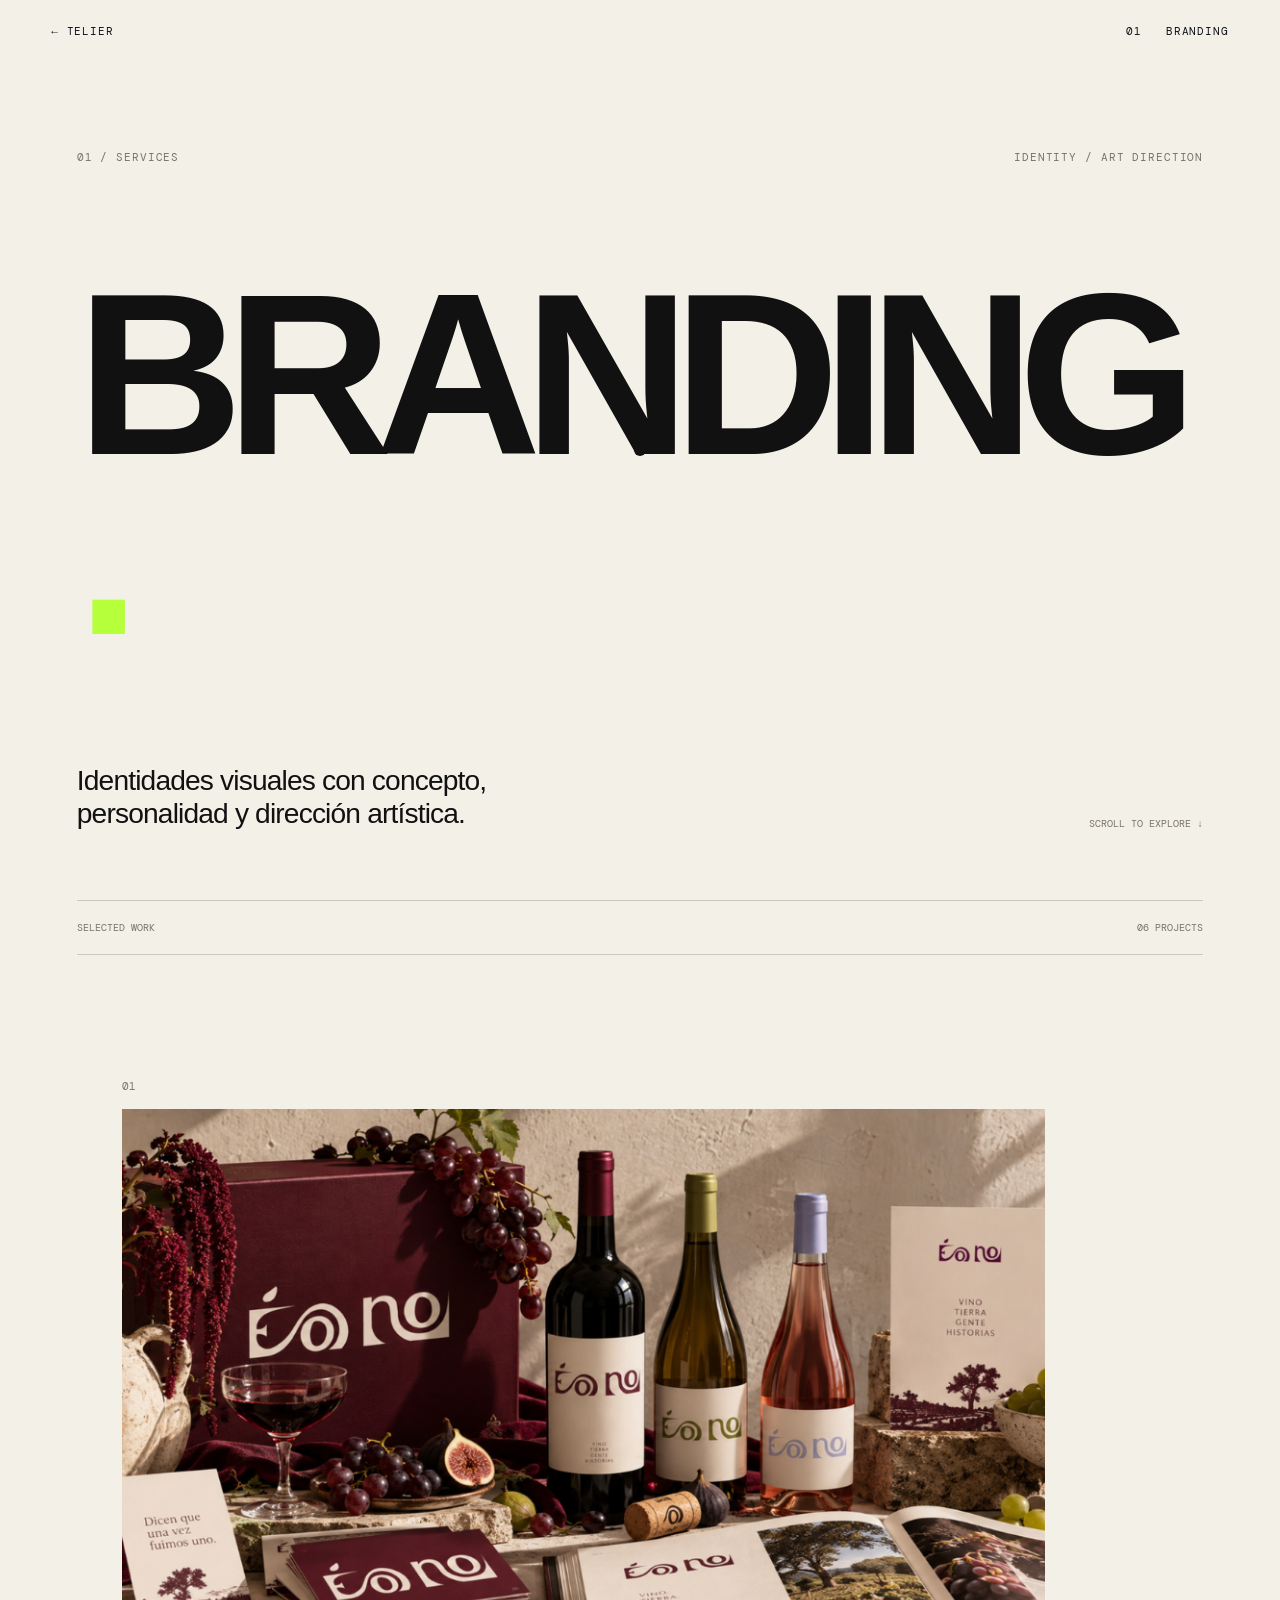
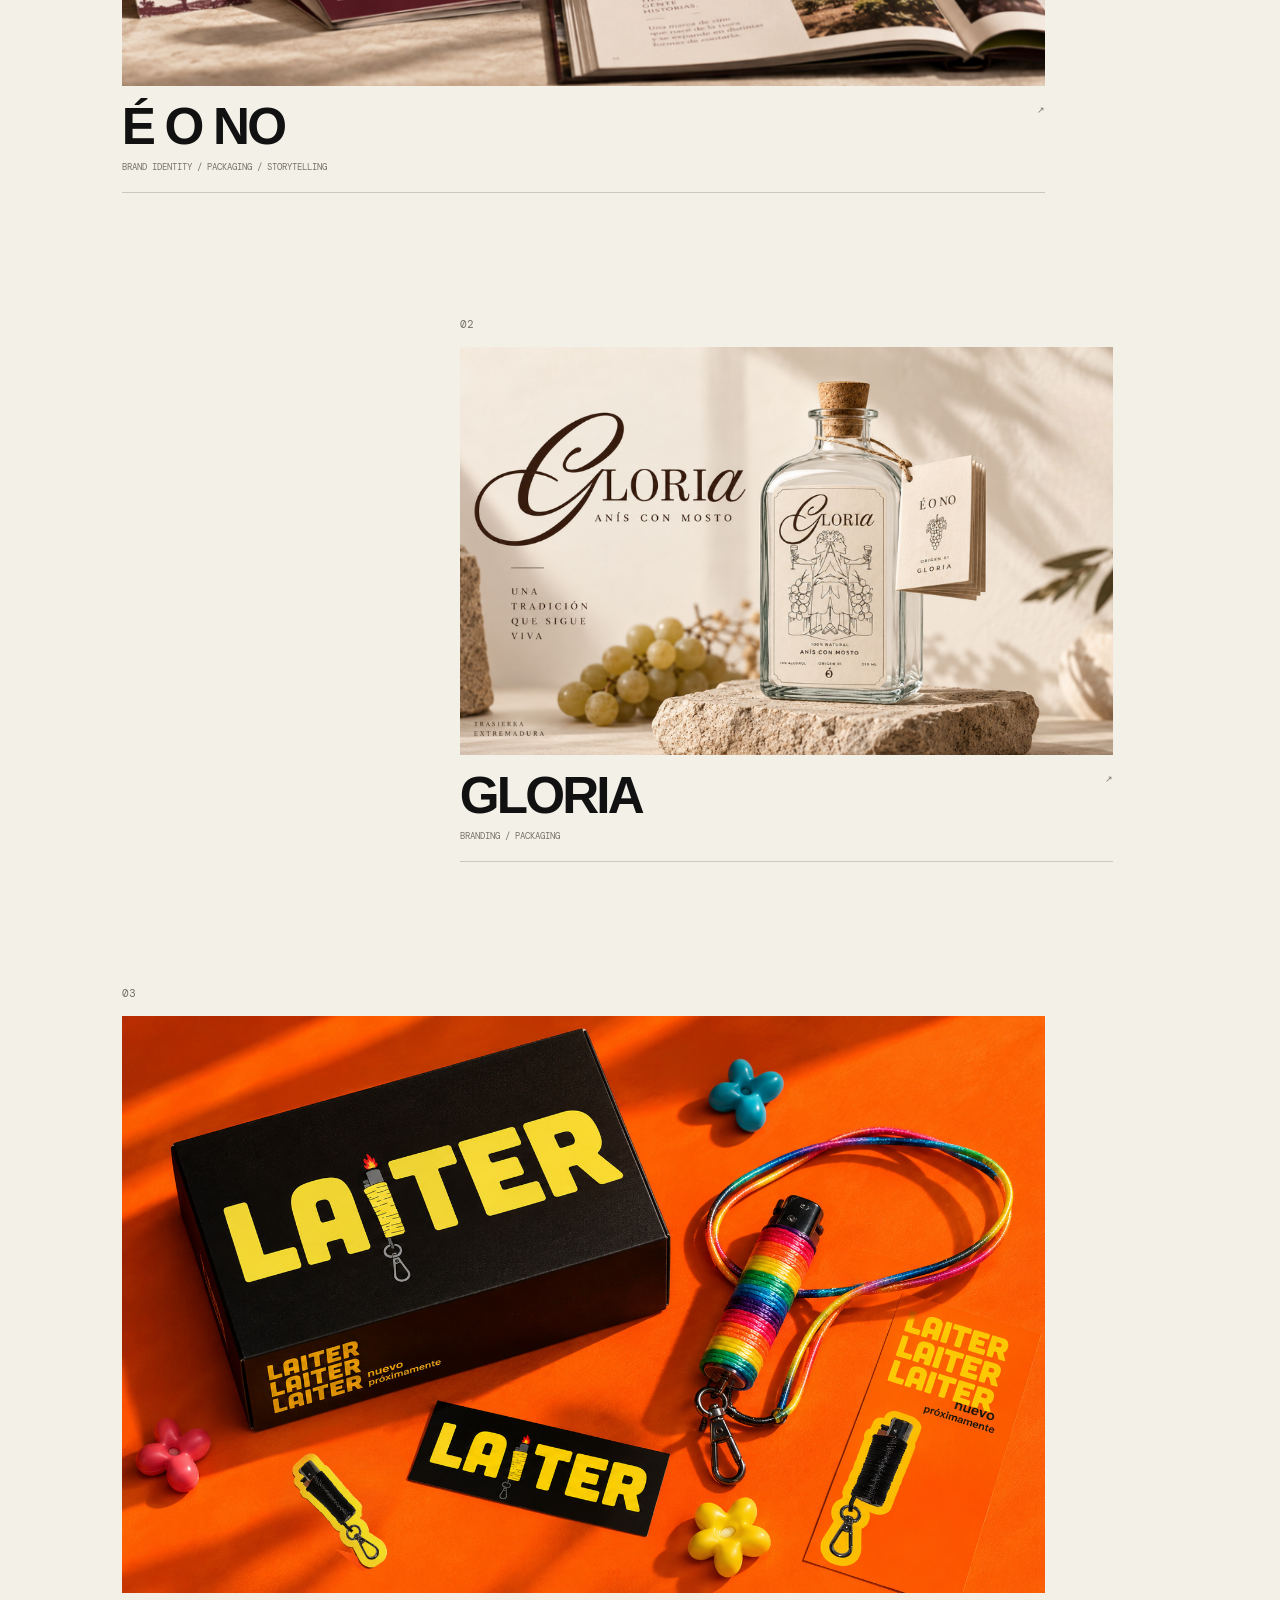
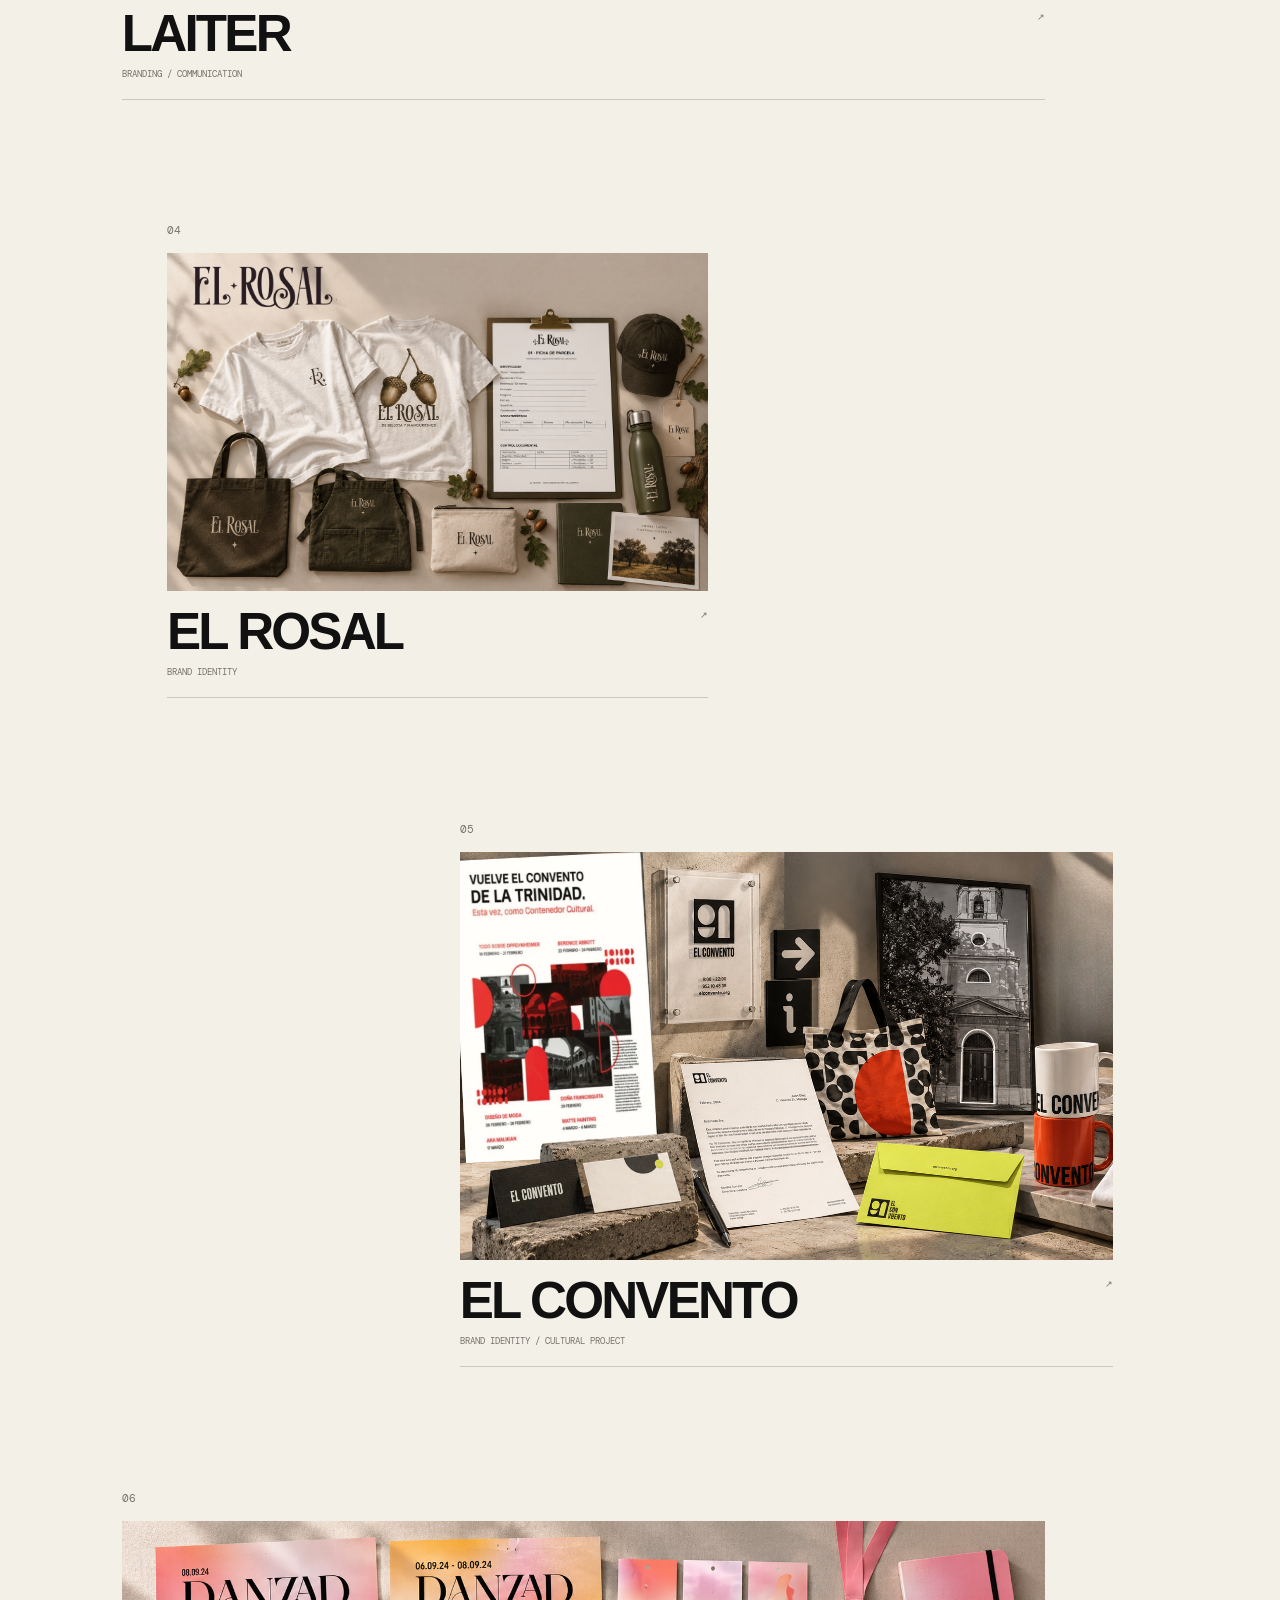
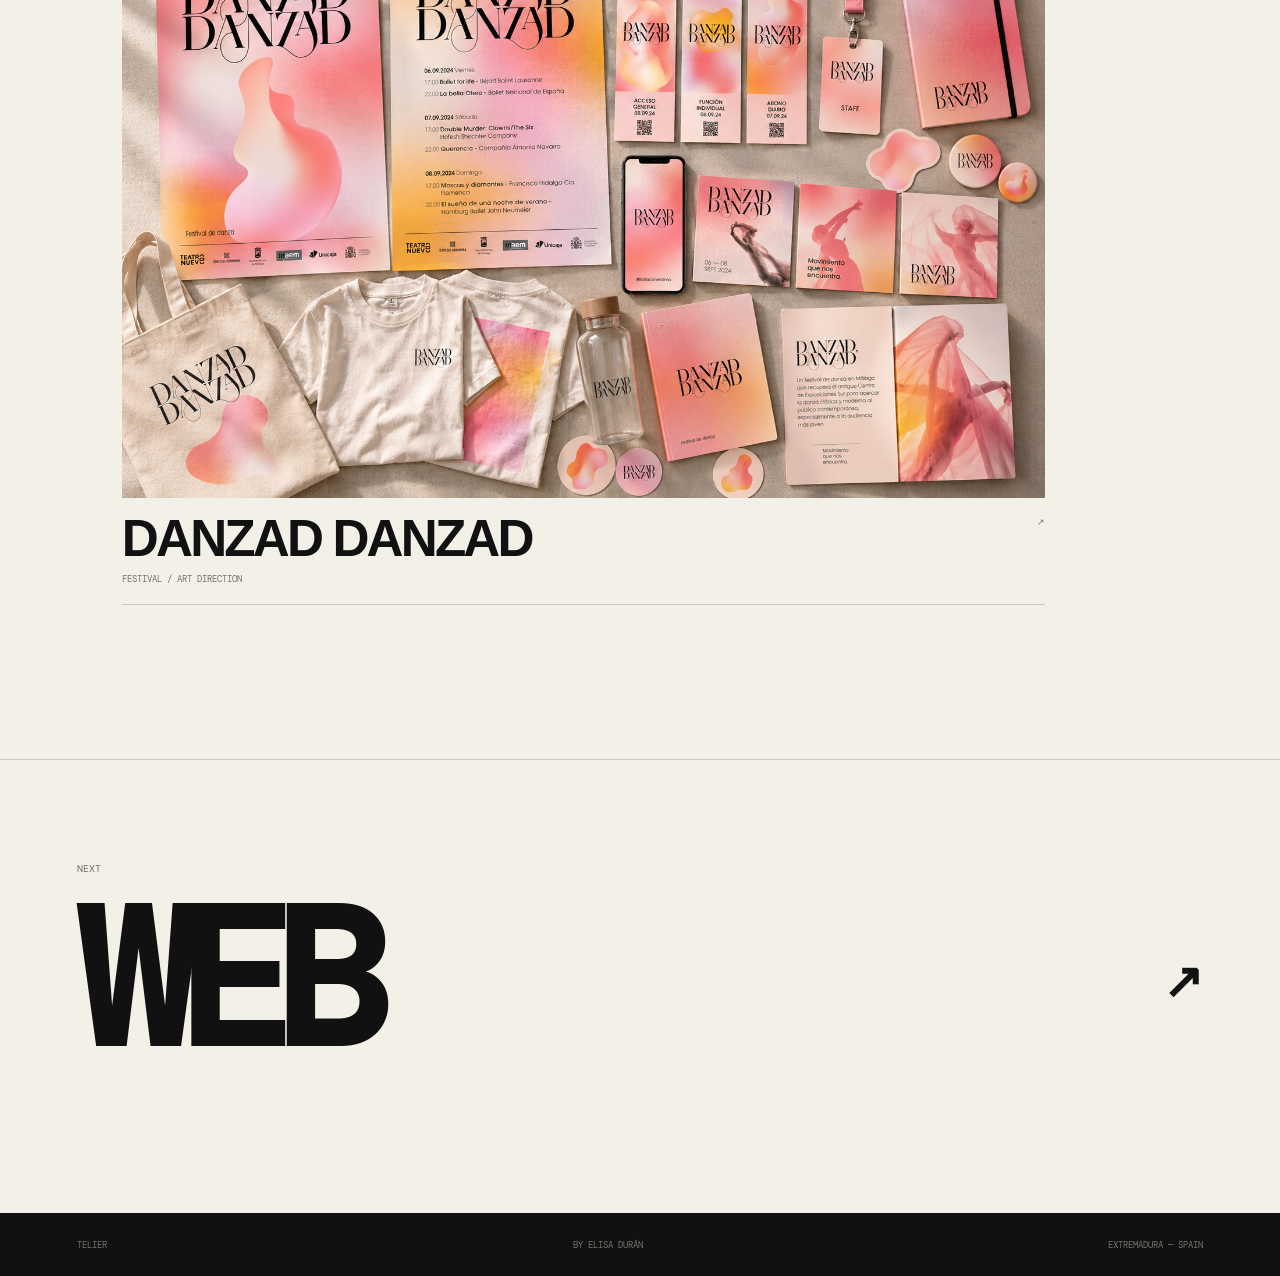
==== branding.html @ 3058a990 "Update branding.html" ====
<!DOCTYPE html>
<html lang="es">

<head>

  <meta charset="UTF-8">

  <meta
    name="viewport"
    content="width=device-width, initial-scale=1.0"
  >

  <title>Branding — Telier</title>

  <link
    rel="stylesheet"
    href="./css/style.css?v=2"
  >


<body class="category-page">


  <!-- CURSOR -->

  <div class="cursor">
    <span class="cursor-label"></span>
  </div>


  <!-- HEADER -->

  <header class="category-header">

    <a
      href="index.html"
      class="category-back"
    >
      ← TELIER
    </a>

    <div class="category-header-right">
      <span>01</span>
      <span>BRANDING</span>
    </div>

  </header>


  <!-- HERO -->

  <main>


    <section class="category-hero">

      <div class="category-hero-meta">
        <span>01 / SERVICES</span>
        <span>IDENTITY / ART DIRECTION</span>
      </div>


      <h1 class="category-title">

        BRANDING
        <span>.</span>

      </h1>


      <div class="category-intro">

        <p>
          Identidades visuales con concepto,
          personalidad y dirección artística.
        </p>

        <span class="category-scroll">
          SCROLL TO EXPLORE ↓
        </span>

      </div>

    </section>



    <!-- PROJECTS -->

    <section class="category-projects">


      <div class="category-projects-header">

        <span>SELECTED WORK</span>

        <span>06 PROJECTS</span>

      </div>



      <!-- PROJECT 01 -->

      <article
        class="category-project project-featured"
        data-cursor="VIEW"
      >

        <div class="category-project-number">
          01
        </div>


       <div class="category-project-image project-eono">

  <img
    src="É%20O%20NO%20FOTO.png"
    alt="É O NO"
    class="category-project-media"
  >

</div>

        <div class="category-project-info">

          <div>

            <h2>É O NO</h2>

            <span>
              BRAND IDENTITY / PACKAGING / STORYTELLING
            </span>

          </div>

          <span class="project-arrow">↗</span>

        </div>

      </article>



      <!-- PROJECT 02 -->

      <article
        class="category-project project-offset"
        data-cursor="VIEW"
      >

        <div class="category-project-number">
          02
        </div>


        <div class="category-project-image project-gloria">

  <img
    src="GLORIA%20(4).png"
    alt="Gloria — É O NO"
    class="category-project-media"
  >

</div>


        <div class="category-project-info">

          <div>

            <h2>GLORIA</h2>

            <span>
              BRANDING / PACKAGING
            </span>

          </div>

          <span class="project-arrow">↗</span>

        </div>

      </article>



      <!-- PROJECT 03 -->

      <article
        class="category-project project-featured"
        data-cursor="VIEW"
      >

        <div class="category-project-number">
          03
        </div>


        <div class="category-project-image">

          <img
  src="LAITER.png"
  alt="Laiter"
  class="category-project-media"
>
          >

        </div>


        <div class="category-project-info">

          <div>

            <h2>LAITER</h2>

            <span>
              BRANDING / COMMUNICATION
            </span>

          </div>

          <span class="project-arrow">↗</span>

        </div>

      </article>



      <!-- PROJECT 04 -->

      <article
        class="category-project project-small"
        data-cursor="VIEW"
      >

        <div class="category-project-number">
          04
        </div>


        
<div class="category-project-image">
  <img src="el-rosal.png" alt="Identidad visual de El Rosal" class="category-project-media">
</div>


        <div class="category-project-info">

          <div>

            <h2>EL ROSAL</h2>

            <span>
              BRAND IDENTITY
            </span>

          </div>

          <span class="project-arrow">↗</span>

        </div>

      </article>



      <!-- PROJECT 05 -->

      <article
        class="category-project project-offset"
        data-cursor="VIEW"
      >

        <div class="category-project-number">
          05
        </div>


       <div class="category-project-image">
  <img src="el-convento.png"
       alt="Identidad visual de El Convento, contenedor cultural"
       class="category-project-media">
</div>

        </div>


        <div class="category-project-info">

          <div>

            <h2>EL CONVENTO</h2>

            <span>
              BRAND IDENTITY / CULTURAL PROJECT
            </span>

          </div>

          <span class="project-arrow">↗</span>

        </div>

      </article>



      <!-- PROJECT 06 -->

      <article
        class="category-project project-featured"
        data-cursor="VIEW"
      >

        <div class="category-project-number">
          06
        </div>


        
<div class="category-project-image">
  <img src="danzad-danzad.png" alt="Identidad visual del festival DANZAD, DANZAD" class="category-project-media">
</div>


        </div>


        <div class="category-project-info">

          <div>

            <h2>DANZAD DANZAD</h2>

            <span>
              FESTIVAL / ART DIRECTION
            </span>

          </div>

          <span class="project-arrow">↗</span>

        </div>

      </article>


    </section>



    <!-- NEXT CATEGORY -->

    <section class="category-next">

      <span>NEXT</span>

      <a href="web.html">

        WEB

        <span>↗</span>

      </a>

    </section>


  </main>



  <!-- FOOTER -->

  <footer class="category-footer">

    <div>
      TELIER
    </div>

    <div>
      BY ELISA DURÁN
    </div>

    <div>
      EXTREMADURA — SPAIN
    </div>

  </footer>


  <script src="js/script.js"></script>

</body>

</html>
---- css/style.css ----
@import url('https://fonts.googleapis.com/css2?family=DM+Mono:wght@300;400;500&display=swap');

/* =========================================================
   TELIER — DESIGN SYSTEM
   ========================================================= */

:root {
  --bg: #F3F0E8;
  --text: #111111;
  --accent: #B6FF3B;
  --muted: #77736B;
  --line: rgba(17,17,17,.18);

  --pad: clamp(20px, 3vw, 48px);
  --transition: cubic-bezier(.16, 1, .3, 1);
}

* {
  box-sizing: border-box;
  margin: 0;
  padding: 0;
}

html {
  scroll-behavior: smooth;
  background: var(--bg);
}

body {
  background: var(--bg);
  color: var(--text);
  font-family: "Futura", "Century Gothic", Arial, sans-serif;
  overflow-x: hidden;
  cursor: none;
}

a {
  color: inherit;
  text-decoration: none;
}

button,
a {
  cursor: none;
}

img {
  display: block;
  max-width: 100%;
}


/* =========================================================
   CUSTOM CURSOR
   ========================================================= */

.cursor {
  position: fixed;
  width: 12px;
  height: 12px;
  border-radius: 50%;
  background: var(--text);
  pointer-events: none;
  z-index: 9999;
  transform: translate(-50%, -50%);
  transition:
    width .35s var(--transition),
    height .35s var(--transition),
    background .35s ease,
    transform .1s linear;
}

.cursor.active {
  width: 90px;
  height: 90px;
  background: var(--accent);
}

.cursor-label {
  position: absolute;
  inset: 0;
  display: flex;
  align-items: center;
  justify-content: center;
  font-size: 10px;
  font-weight: bold;
  letter-spacing: .08em;
  opacity: 0;
  transition: opacity .2s ease;
}

.cursor.active .cursor-label {
  opacity: 1;
}


/* =========================================================
   LOADER
   ========================================================= */

.loader {
  position: fixed;
  inset: 0;
  z-index: 10000;
  background: var(--text);
  color: var(--bg);
  display: flex;
  flex-direction: column;
  justify-content: center;
  align-items: center;
  transition:
    opacity .8s var(--transition),
    visibility .8s;
}

.loader.loaded {
  opacity: 0;
  visibility: hidden;
  pointer-events: none;
}

.loader-logo {
  font-size: clamp(60px, 12vw, 180px);
  font-weight: 700;
  letter-spacing: -.06em;
}

.loader-line {
  width: min(300px, 40vw);
  height: 1px;
  background: rgba(243,240,232,.25);
  margin-top: 30px;
  overflow: hidden;
}

.loader-line span {
  display: block;
  width: 0;
  height: 100%;
  background: var(--accent);
  animation: loaderProgress 1.4s var(--transition) forwards;
}

.loader-number {
  font-family: "DM Mono", monospace;
  font-size: 10px;
  margin-top: 12px;
  opacity: .6;
}

@keyframes loaderProgress {
  to {
    width: 100%;
  }
}


/* =========================================================
   HEADER
   ========================================================= */

.header {
  position: fixed;
  top: 0;
  left: 0;
  width: 100%;
  padding: 24px var(--pad);
  display: grid;
  grid-template-columns: 1fr auto 1fr;
  align-items: start;
  z-index: 100;
  mix-blend-mode: difference;
  color: white;

  transition:
    transform .6s var(--transition),
    opacity .4s ease;
}

.header.hidden {
  transform: translateY(-120%);
  opacity: 0;
}

.logo {
  display: flex;
  flex-direction: column;
  font-size: 21px;
  font-weight: 700;
  letter-spacing: -.04em;
  line-height: .85;
}

.logo span {
  font-family: "DM Mono", monospace;
  font-size: 7px;
  letter-spacing: .12em;
  margin-top: 7px;
  font-weight: 400;
}

.desktop-nav {
  display: flex;
  gap: 30px;
  font-family: "DM Mono", monospace;
  font-size: 10px;
  letter-spacing: .08em;
}

.desktop-nav a,
.header-contact {
  position: relative;
}

.desktop-nav a::after,
.header-contact::after {
  content: "";
  position: absolute;
  left: 0;
  bottom: -5px;
  width: 100%;
  height: 1px;
  background: currentColor;
  transform: scaleX(0);
  transform-origin: right;
  transition: transform .5s var(--transition);
}

.desktop-nav a:hover::after,
.header-contact:hover::after {
  transform: scaleX(1);
  transform-origin: left;
}

.header-contact {
  justify-self: end;
  font-family: "DM Mono", monospace;
  font-size: 10px;
  letter-spacing: .08em;
}


/* =========================================================
   GENERAL
   ========================================================= */

.section {
  padding: 10vw var(--pad);
  position: relative;
}

.section-number {
  font-family: "DM Mono", monospace;
  font-size: 9px;
  letter-spacing: .1em;
  text-transform: uppercase;
  color: var(--muted);
  margin-bottom: 80px;
}

.section-title {
  font-size: clamp(70px, 12vw, 190px);
  line-height: .8;
  letter-spacing: -.075em;
  font-weight: 700;
}


/* =========================================================
   HERO
   ========================================================= */

.hero {
  min-height: 100svh;
  padding: 150px var(--pad) 40px;
  display: flex;
  flex-direction: column;
  justify-content: space-between;
  position: relative;
  overflow: hidden;
}

.hero-meta {
  display: flex;
  justify-content: space-between;
  font-family: "DM Mono", monospace;
  font-size: 9px;
  letter-spacing: .1em;
}

.hero-title {
  position: relative;
  margin-top: auto;
  margin-bottom: auto;
  padding: 8vh 0;
}

.hero-word {
  font-size: clamp(85px, 16vw, 250px);
  line-height: .76;
  letter-spacing: -.09em;
  font-weight: 700;

  opacity: 0;
  transform: translateY(100px);
  animation: heroIn 1.2s var(--transition) forwards;
}

.hero-word-1 {
  animation-delay: 1.45s;
}

.hero-word-2 {
  text-align: center;
  animation-delay: 1.55s;
}

.hero-word-2 span {
  font-size: .25em;
  letter-spacing: -.02em;
  vertical-align: middle;
}

.hero-word-3 {
  text-align: right;
  animation-delay: 1.65s;
}

.hero-word-3 span {
  color: var(--accent);
}

@keyframes heroIn {
  to {
    opacity: 1;
    transform: translateY(0);
  }
}

.hero-bottom {
  display: grid;
  grid-template-columns: 1fr 1fr;
  align-items: end;
}

.hero-bottom p {
  max-width: 480px;
  font-size: clamp(16px, 1.3vw, 21px);
  line-height: 1.3;
}

.scroll-link {
  justify-self: end;
  font-family: "DM Mono", monospace;
  font-size: 9px;
  letter-spacing: .08em;
}


/* =========================================================
   INTRO
   ========================================================= */

.intro {
  min-height: 100vh;
  display: flex;
  flex-direction: column;
  justify-content: space-between;
}

.intro-content {
  display: grid;
  grid-template-columns: 1.5fr 1fr;
  gap: 8vw;
}

.intro-content h2 {
  font-size: clamp(65px, 10vw, 150px);
  line-height: .8;
  letter-spacing: -.075em;
}

.intro-copy {
  align-self: end;
  max-width: 500px;
}

.intro-copy p {
  font-size: clamp(18px, 1.6vw, 25px);
  line-height: 1.25;
  margin-bottom: 25px;
}

.intro-statement {
  font-size: clamp(22px, 3vw, 45px);
  letter-spacing: -.04em;
  margin-top: 100px;
}

.intro-statement strong {
  background: var(--accent);
  padding: 0 8px;
}


/* =========================================================
   SERVICES
   ========================================================= */

.services {
  background: var(--text);
  color: var(--bg);
}

.services .section-number {
  color: #888;
}

.services-list {
  margin-top: 10vw;
  border-top: 1px solid rgba(243,240,232,.25);
}

.service {
  position: relative;
  display: grid;
  grid-template-columns: 80px 1fr 60px;
  align-items: center;
  padding: 35px 0;
  border-bottom: 1px solid rgba(243,240,232,.25);
  transition: padding .5s var(--transition);
  overflow: hidden;
}

.service::before {
  content: "";
  position: absolute;
  inset: 0;
  background: var(--accent);
  transform: translateY(101%);
  transition: transform .6s var(--transition);
  z-index: 0;
}

.service:hover {
  color: var(--text);
  padding-left: 25px;
  padding-right: 25px;
}

.service:hover::before {
  transform: translateY(0);
}

.service > * {
  position: relative;
  z-index: 1;
}

.service-number {
  font-family: "DM Mono", monospace;
  font-size: 10px;
}

.service-main {
  display: flex;
  align-items: baseline;
  gap: 35px;
}

.service-main h3 {
  font-size: clamp(45px, 7vw, 105px);
  line-height: .8;
  letter-spacing: -.06em;
}

.service-main p {
  max-width: 300px;
  font-size: 14px;
  line-height: 1.3;
}


.service-arrow {
  justify-self: end;
  position: relative;
  width: 30px;
  height: 30px;
  transition: transform .5s var(--transition);
}

.service-arrow::before {
  content: "";
  position: absolute;
  width: 14px;
  height: 14px;
  top: 5px;
  right: 5px;
  border-top: 2px solid currentColor;
  border-right: 2px solid currentColor;
}

.service-arrow::after {
  content: "";
  position: absolute;
  width: 20px;
  height: 2px;
  top: 12px;
  right: 5px;
  background: currentColor;
  transform: rotate(-45deg);
  transform-origin: right center;
}

.service:hover .service-arrow {
  transform: rotate(45deg);
}


/* =========================================================
   WORK
   ========================================================= */

.work {
  overflow: hidden;
}

.projects {
  margin-top: 12vw;
  display: grid;
  grid-template-columns: repeat(12, 1fr);
  gap: 7vw 3vw;
}

.project {
  transition: transform .8s var(--transition);
}

.project:hover {
  transform: translateY(-10px);
}

.project-large {
  grid-column: 1 / 9;
}

.project-small {
  grid-column: 9 / 13;
  margin-top: 15vw;
}

.project-medium {
  grid-column: 3 / 9;
}

.project-image {
  overflow: hidden;
  aspect-ratio: 4 / 5;
}

.project-small .project-image {
  aspect-ratio: 3 / 4;
}

.project-medium .project-image {
  aspect-ratio: 4 / 3;
}

.image-placeholder {
  width: 100%;
  height: 100%;
  transition: transform 1s var(--transition);
}

.project:hover .image-placeholder {
  transform: scale(1.045);
}

.gradient-one {
  background:
    radial-gradient(circle at 30% 30%, #D7FF6B, transparent 35%),
    linear-gradient(135deg, #191919, #5F6352);
}

.gradient-two {
  background:
    radial-gradient(circle at 70% 20%, #F7D4B5, transparent 35%),
    linear-gradient(135deg, #A63D26, #2A1110);
}

.gradient-three {
  background:
    radial-gradient(circle at 25% 70%, #9BE7FF, transparent 40%),
    linear-gradient(135deg, #15263B, #426D83);
}

.gradient-four {
  background:
    radial-gradient(circle at 65% 40%, #FFB1CE, transparent 40%),
    linear-gradient(135deg, #34232C, #A46A7D);
}

.project-info {
  padding-top: 18px;
  display: flex;
  justify-content: space-between;
  gap: 20px;
}

.project-info h3 {
  font-size: 17px;
  letter-spacing: -.02em;
}

.project-info span {
  font-family: "DM Mono", monospace;
  font-size: 8px;
  color: var(--muted);
  text-align: right;
}


/* =========================================================
   ABOUT
   ========================================================= */

.about {
  background: #DCD9D0;
}

.about-layout {
  display: grid;
  grid-template-columns: 1fr 1fr;
  gap: 7vw;
}

.about-image {
  aspect-ratio: 4 / 5;
  overflow: hidden;
}

.portrait-placeholder {
  width: 100%;
  height: 100%;
  background:
    radial-gradient(circle at 60% 30%, #B6FF3B, transparent 25%),
    linear-gradient(145deg, #282828, #817E73);
  transition: transform 1s var(--transition);
}

.about-image:hover .portrait-placeholder {
  transform: scale(1.03);
}

.about-content {
  display: flex;
  flex-direction: column;
  justify-content: center;
}

.about-content h2 {
  font-size: clamp(70px, 10vw, 150px);
  line-height: .76;
  letter-spacing: -.08em;
}

.about-role {
  font-family: "DM Mono", monospace;
  font-size: 9px;
  letter-spacing: .08em;
  margin: 50px 0;
}

.about-text {
  max-width: 500px;
}

.about-text p {
  font-size: 18px;
  line-height: 1.3;
  margin-bottom: 20px;
}

.experience {
  margin-top: 12vw;
  border-top: 1px solid var(--line);
}

.experience-item {
  display: grid;
  grid-template-columns: 1fr 2fr 1fr;
  align-items: center;
  padding: 22px 0;
  border-bottom: 1px solid var(--line);
}

.experience-item span,
.experience-item small {
  font-family: "DM Mono", monospace;
  font-size: 8px;
  letter-spacing: .06em;
}

.experience-item strong {
  font-size: clamp(22px, 3vw, 45px);
  letter-spacing: -.04em;
}

.experience-item.current {
  color: #111;
}

.experience-item.current strong {
  color: #111;
}


/* =========================================================
   PROCESS
   ========================================================= */

.process {
  min-height: 100vh;
}

.process-title {
  font-size: clamp(80px, 14vw, 220px);
  line-height: .73;
  letter-spacing: -.09em;
}

.process-grid {
  margin-top: 12vw;
  display: grid;
  grid-template-columns: repeat(4, 1fr);
  gap: 30px;
}

.process-grid > div {
  border-top: 1px solid var(--line);
  padding-top: 20px;
}

.process-grid span {
  font-family: "DM Mono", monospace;
  font-size: 9px;
}

.process-grid h3 {
  font-size: 28px;
  margin: 60px 0 15px;
}

.process-grid p {
  font-size: 15px;
  color: var(--muted);
}


/* =========================================================
   MANIFESTO
   ========================================================= */

.manifesto {
  background: var(--text);
  color: var(--bg);
  min-height: 100vh;
  display: flex;
  flex-direction: column;
}

.manifesto .section-number {
  color: #777;
}

.manifesto-content {
  margin: auto 0;
}

.manifesto-content p {
  font-size: clamp(55px, 10vw, 150px);
  line-height: .8;
  letter-spacing: -.075em;
}

.manifesto-content .accent {
  color: var(--accent);
  margin: 50px 0;
}

.manifesto-footer {
  font-family: "DM Mono", monospace;
  font-size: 9px;
  letter-spacing: .1em;
}


/* =========================================================
   CONTACT
   ========================================================= */

.contact {
  background: var(--accent);
  min-height: 100vh;
  padding: var(--pad);
  display: flex;
  align-items: center;
}

.contact-inner {
  width: 100%;
}

.contact .section-number {
  color: #414B24;
}

.contact h2 {
  font-size: clamp(80px, 15vw, 230px);
  line-height: .73;
  letter-spacing: -.09em;
}

.contact p {
  margin-top: 60px;
  font-size: 20px;
}

.contact-button {
  display: inline-flex;
  margin-top: 40px;
  padding: 20px 28px;
  border: 1px solid var(--text);
  font-family: "DM Mono", monospace;
  font-size: 10px;
  letter-spacing: .08em;
  transition:
    background .4s ease,
    color .4s ease,
    transform .4s var(--transition);
}

.contact-button:hover {
  background: var(--text);
  color: var(--accent);
  transform: translateY(-5px);
}


/* =========================================================
   FOOTER
   ========================================================= */

footer {
  background: var(--text);
  color: var(--bg);
  padding: 60px var(--pad) 30px;
}

.footer-logo {
  font-size: clamp(60px, 12vw, 180px);
  font-weight: 700;
  letter-spacing: -.08em;
  line-height: .75;
}

.footer-logo span {
  display: block;
  font-family: "DM Mono", monospace;
  font-size: 9px;
  letter-spacing: .1em;
  margin-top: 20px;
}

.footer-links {
  margin-top: 100px;
  display: flex;
  gap: 35px;
  font-family: "DM Mono", monospace;
  font-size: 9px;
}

.footer-bottom {
  margin-top: 80px;
  padding-top: 20px;
  border-top: 1px solid rgba(243,240,232,.2);
  display: flex;
  justify-content: space-between;
  font-family: "DM Mono", monospace;
  font-size: 8px;
  color: #777;
}


/* =========================================================
   REVEAL ANIMATIONS
   ========================================================= */

.reveal {
  opacity: 0;
  transform: translateY(60px);
  transition:
    opacity 1s var(--transition),
    transform 1s var(--transition);
}

.reveal.visible {
  opacity: 1;
  transform: translateY(0);
}


/* =========================================================
   RESPONSIVE
   ========================================================= */

@media (max-width: 800px) {

  body {
    cursor: auto;
  }

  .cursor {
    display: none;
  }

  .header {
    display: flex;
    justify-content: space-between;
    align-items: center;
    mix-blend-mode: normal;
    color: var(--text);
    background: rgba(243,240,232,.92);
    backdrop-filter: blur(12px);
    padding: 18px 20px;
  }

  .desktop-nav,
  .header-contact {
    display: none;
  }

  .header::after {
    content: "MENU";
    font-family: "DM Mono", monospace;
    font-size: 9px;
  }

  .section {
    padding: 100px 20px;
  }

  .section-number {
    margin-bottom: 55px;
  }

  .hero {
    padding: 110px 20px 30px;
  }

  .hero-meta {
    font-size: 7px;
  }

  .hero-title {
    padding: 8vh 0;
  }

  .hero-word {
    font-size: 20vw;
  }

  .hero-word-2 {
    text-align: right;
  }

  .hero-word-3 {
    text-align: left;
  }

  .hero-bottom {
    grid-template-columns: 1fr;
    gap: 35px;
  }

  .scroll-link {
    justify-self: start;
  }

  .intro {
    min-height: auto;
  }

  .intro-content {
    grid-template-columns: 1fr;
    gap: 70px;
  }

  .intro-content h2 {
    font-size: 18vw;
  }

  .intro-statement {
    margin-top: 70px;
  }

  .service {
    grid-template-columns: 35px 1fr 25px;
    padding: 28px 0;
  }

  .service-main {
    display: block;
  }

  .service-main h3 {
    font-size: 13vw;
  }

  .service-main p {
    margin-top: 15px;
    max-width: 260px;
  }

  .service-arrow {
    font-size: 22px;
  }

  .projects {
    display: block;
    margin-top: 80px;
  }

  .project,
  .project-small,
  .project-medium,
  .project-large {
    margin: 0 0 80px;
  }

  .project-image,
  .project-small .project-image,
  .project-medium .project-image {
    aspect-ratio: 4 / 5;
  }

  .project-info {
    display: block;
  }

  .project-info span {
    display: block;
    text-align: left;
    margin-top: 8px;
  }

  .about-layout {
    grid-template-columns: 1fr;
  }

  .about-content h2 {
    font-size: 20vw;
    margin-top: 50px;
  }

  .experience-item {
    grid-template-columns: 1fr;
    gap: 10px;
    padding: 25px 0;
  }

  .experience-item strong {
    font-size: 28px;
  }

  .process-grid {
    grid-template-columns: 1fr 1fr;
    gap: 50px 20px;
  }

  .process-grid h3 {
    margin-top: 35px;
    font-size: 22px;
  }

  .manifesto-content p {
    font-size: 15vw;
  }

  .contact {
    min-height: 80vh;
  }

  .contact h2 {
    font-size: 19vw;
  }

  .footer-links {
    flex-direction: column;
    gap: 15px;
    margin-top: 70px;
  }
/* =========================================================
   TELIER — HERO ORB
========================================================= */

.hero {
  position: relative;
  overflow: hidden;
}

.hero::after {
  content: "";
  position: absolute;
  width: 380px;
  height: 380px;
  border-radius: 50%;

  background: #B6FF3B;

  filter: blur(90px);
  opacity: 0.72;

  left: var(--orb-x, 50%);
  top: var(--orb-y, 45%);

  transform: translate(-50%, -50%);

  pointer-events: none;
  z-index: 0;
}

.hero > * {
  position: relative;
  z-index: 1;
}
  .footer-bottom {
    flex-direction: column;
    gap: 10px;
  }
}
/* =========================================================
   PORTFOLIO — REAL PROJECT MEDIA
========================================================= */

.project-media {
  display: block;
  width: 100%;
  height: 100%;
  object-fit: cover;
}

.project-image {
  overflow: hidden;
}

.project-media {
  transition: transform 0.8s cubic-bezier(0.22, 1, 0.36, 1);
}

.project:hover .project-media {
  transform: scale(1.04);
}
/* =========================================================
   ABOUT — ELISA MEDIA
========================================================= */

/* LAITER — formato 1080x1350 */
.project-laiter .project-image {
  aspect-ratio: 4 / 5;
}

.project-laiter .project-media {
  width: 100%;
  height: 100%;
  object-fit: cover;
}
/* DEAR FRIENDS — formato original 5509x4537 */
.project-dear-friends .project-image {
  aspect-ratio: 5509 / 4537;
}

.project-dear-friends .project-media {
  width: 100%;
  height: 100%;
  object-fit: cover;
}
/* DEAR FRIENDS — formato original 5509x4537 */
.project-dear-friends .project-image {
  aspect-ratio: 5509 / 4537;
}

.project-dear-friends .project-media {
  width: 100%;
  height: 100%;
  object-fit: cover;
}
.project-marceshween-2 .project-image {
  aspect-ratio: 4 / 5;
}

.project-marceshween-2 .project-media {
  width: 100%;
  height: 100%;
  object-fit: cover;
}
/* MARCESHWEEN 2 — formato Instagram 4:5 */
.project-marceshween-2 .project-image {
  aspect-ratio: 4 / 5;
}

.project-marceshween-2 .project-media {
  width: 100%;
  height: 100%;
  object-fit: cover;
}
/* =========================================================
   TELIER — CATEGORY / PORTFOLIO PAGES
========================================================= */

.category-page {
  background: var(--bg);
  color: var(--text);
  overflow-x: hidden;
}


/* ---------------------------------------------------------
   HEADER
--------------------------------------------------------- */

.category-header {
  position: fixed;
  top: 0;
  left: 0;
  width: 100%;
  padding: 24px 4vw;
  display: flex;
  justify-content: space-between;
  align-items: center;
  z-index: 1000;
  mix-blend-mode: difference;
  color: #fff;
  font-family: "DM Mono", monospace;
  font-size: 11px;
  text-transform: uppercase;
  letter-spacing: .08em;
}

.category-back {
  color: inherit;
  text-decoration: none;
  transition: opacity .3s ease;
}

.category-back:hover {
  opacity: .5;
}

.category-header-right {
  display: flex;
  gap: 24px;
}


/* ---------------------------------------------------------
   CATEGORY HERO
--------------------------------------------------------- */

.category-hero {
  min-height: 100svh;
  padding: 150px 6vw 70px;
  display: flex;
  flex-direction: column;
  justify-content: space-between;
  position: relative;
}

.category-hero-meta {
  display: flex;
  justify-content: space-between;
  font-family: "DM Mono", monospace;
  font-size: 11px;
  text-transform: uppercase;
  color: var(--muted);
  letter-spacing: .08em;
}

.category-title {
  margin: 0;
  font-size: clamp(90px, 18vw, 280px);
  line-height: .78;
  letter-spacing: -.075em;
  font-weight: 800;
  text-transform: uppercase;
  max-width: 95%;
}

.category-title span {
  color: var(--accent);
}

.category-intro {
  width: 100%;
  display: flex;
  justify-content: space-between;
  align-items: flex-end;
  gap: 40px;
}

.category-intro p {
  max-width: 430px;
  margin: 0;
  font-size: clamp(20px, 2.2vw, 30px);
  line-height: 1.15;
  letter-spacing: -.03em;
}

.category-scroll {
  font-family: "DM Mono", monospace;
  font-size: 10px;
  text-transform: uppercase;
  color: var(--muted);
}


/* ---------------------------------------------------------
   PROJECTS HEADER
--------------------------------------------------------- */

.category-projects {
  padding: 0 6vw 12vw;
}

.category-projects-header {
  padding: 20px 0;
  border-top: 1px solid var(--line);
  border-bottom: 1px solid var(--line);

  display: flex;
  justify-content: space-between;

  font-family: "DM Mono", monospace;
  font-size: 10px;
  text-transform: uppercase;
  color: var(--muted);
}


/* ---------------------------------------------------------
   PROJECT
--------------------------------------------------------- */

.category-project {
  position: relative;
  margin-top: 12vw;
}

.category-project-number {
  position: absolute;
  top: -30px;
  left: 0;

  font-family: "DM Mono", monospace;
  font-size: 11px;
  color: var(--muted);
}


/* BIG PROJECT */

.project-featured {
  width: 82%;
  margin-left: 4%;
}


/* OFFSET PROJECT */

.project-offset {
  width: 58%;
  margin-left: 34%;
}


/* SMALL PROJECT */

.project-small {
  width: 48%;
  margin-left: 8%;
}


/* ---------------------------------------------------------
   PROJECT IMAGE
--------------------------------------------------------- */

.category-project-image {
  position: relative;
  width: 100%;
  aspect-ratio: 16 / 10;
  overflow: hidden;
  background: #ddd;
}

.category-project-media {
  display: block;
  width: 100%;
  height: 100%;
  object-fit: cover;

  transition:
    transform .9s cubic-bezier(.22, 1, .36, 1);
}

.category-project:hover .category-project-media {
  transform: scale(1.04);
}


/* ---------------------------------------------------------
   PLACEHOLDERS
--------------------------------------------------------- */

.project-placeholder {
  background:
    linear-gradient(
      135deg,
      #B6FF3B 0%,
      #111 48%,
      #F3F0E8 100%
    );

  display: flex;
  align-items: center;
  justify-content: center;
}

.project-gloria {
  background:
    linear-gradient(
      135deg,
      #F1B49A,
      #B72F26
    );
}

.project-eono {
  background:
    linear-gradient(
      135deg,
      #111 0%,
      #B6FF3B 100%
    );
}

.placeholder-label {
  font-size: clamp(35px, 7vw, 100px);
  font-weight: 800;
  letter-spacing: -.06em;
  color: rgba(255,255,255,.9);
  text-transform: uppercase;
}


/* ---------------------------------------------------------
   PROJECT INFO
--------------------------------------------------------- */

.category-project-info {
  padding: 18px 0;

  display: flex;
  justify-content: space-between;
  align-items: flex-start;

  border-bottom: 1px solid var(--line);
}

.category-project-info h2 {
  margin: 0 0 6px;

  font-size: clamp(28px, 4vw, 58px);
  line-height: .9;
  letter-spacing: -.055em;
  text-transform: uppercase;
}

.category-project-info span {
  font-family: "DM Mono", monospace;
  font-size: 9px;
  color: var(--muted);
  text-transform: uppercase;
}

.project-arrow {
  font-size: 30px;
  transition: transform .5s cubic-bezier(.22, 1, .36, 1);
}

.category-project:hover .project-arrow {
  transform: rotate(45deg);
}


/* ---------------------------------------------------------
   NEXT CATEGORY
--------------------------------------------------------- */

.category-next {
  padding: 8vw 6vw 12vw;
  border-top: 1px solid var(--line);

  display: flex;
  flex-direction: column;
  gap: 30px;

  font-family: "DM Mono", monospace;
  text-transform: uppercase;
}

.category-next > span {
  font-size: 10px;
  color: var(--muted);
}

.category-next a {
  display: flex;
  justify-content: space-between;
  align-items: center;

  color: var(--text);
  text-decoration: none;

  font-family: inherit;
  font-size: clamp(70px, 15vw, 220px);
  font-weight: 800;
  letter-spacing: -.08em;
  line-height: .8;

  transition: color .3s ease;
}

.category-next a:hover {
  color: var(--accent);
}

.category-next a span {
  font-family: Arial, sans-serif;
  font-size: .25em;
  letter-spacing: 0;
}


/* ---------------------------------------------------------
   FOOTER
--------------------------------------------------------- */

.category-footer {
  padding: 25px 6vw;

  border-top: 1px solid var(--line);

  display: flex;
  justify-content: space-between;

  font-family: "DM Mono", monospace;
  font-size: 9px;
  text-transform: uppercase;
  color: var(--muted);
}


/* =========================================================
   MOBILE
========================================================= */

@media (max-width: 800px) {

  .category-header {
    padding: 20px 5vw;
  }

  .category-header-right {
    gap: 10px;
  }

  .category-hero {
    min-height: 90svh;
    padding: 120px 5vw 50px;
  }

  .category-hero-meta {
    flex-direction: column;
    gap: 8px;
  }

  .category-title {
    font-size: clamp(70px, 21vw, 150px);
    line-height: .82;
  }

  .category-intro {
    flex-direction: column;
    align-items: flex-start;
    gap: 25px;
  }

  .category-intro p {
    font-size: 22px;
    max-width: 330px;
  }

  .category-projects {
    padding: 0 5vw 25vw;
  }

  .category-projects-header {
    padding: 15px 0;
  }

  .category-project,
  .project-featured,
  .project-offset,
  .project-small {
    width: 100%;
    margin-left: 0;
    margin-top: 25vw;
  }

  .category-project-image {
    aspect-ratio: 4 / 3;
  }

  .category-project-info h2 {
    font-size: 32px;
  }

  .category-project-info span {
    font-size: 8px;
  }

  .project-arrow {
    font-size: 25px;
  }

  .category-next {
    padding: 20vw 5vw 25vw;
  }

  .category-next a {
    font-size: 20vw;
  }

  .category-footer {
    padding: 20px 5vw;
    flex-direction: column;
    gap: 8px;
  }

}
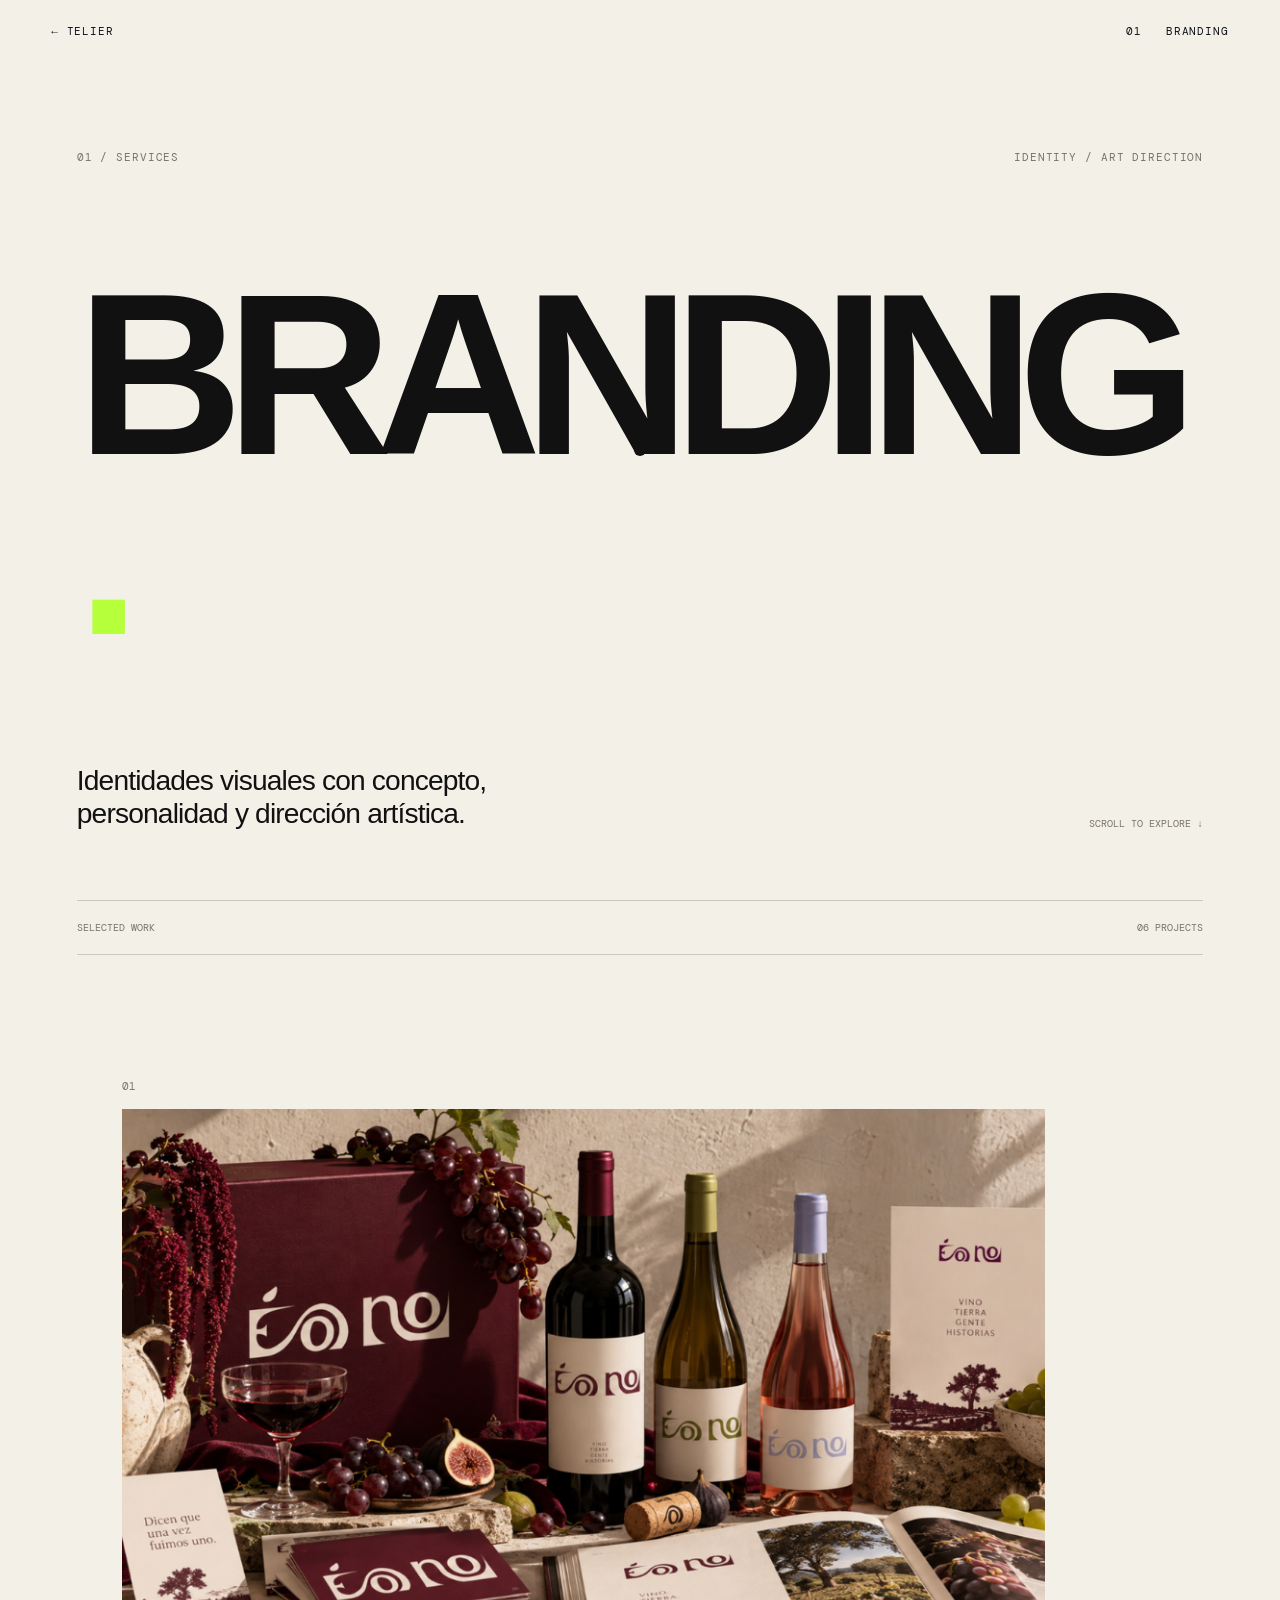
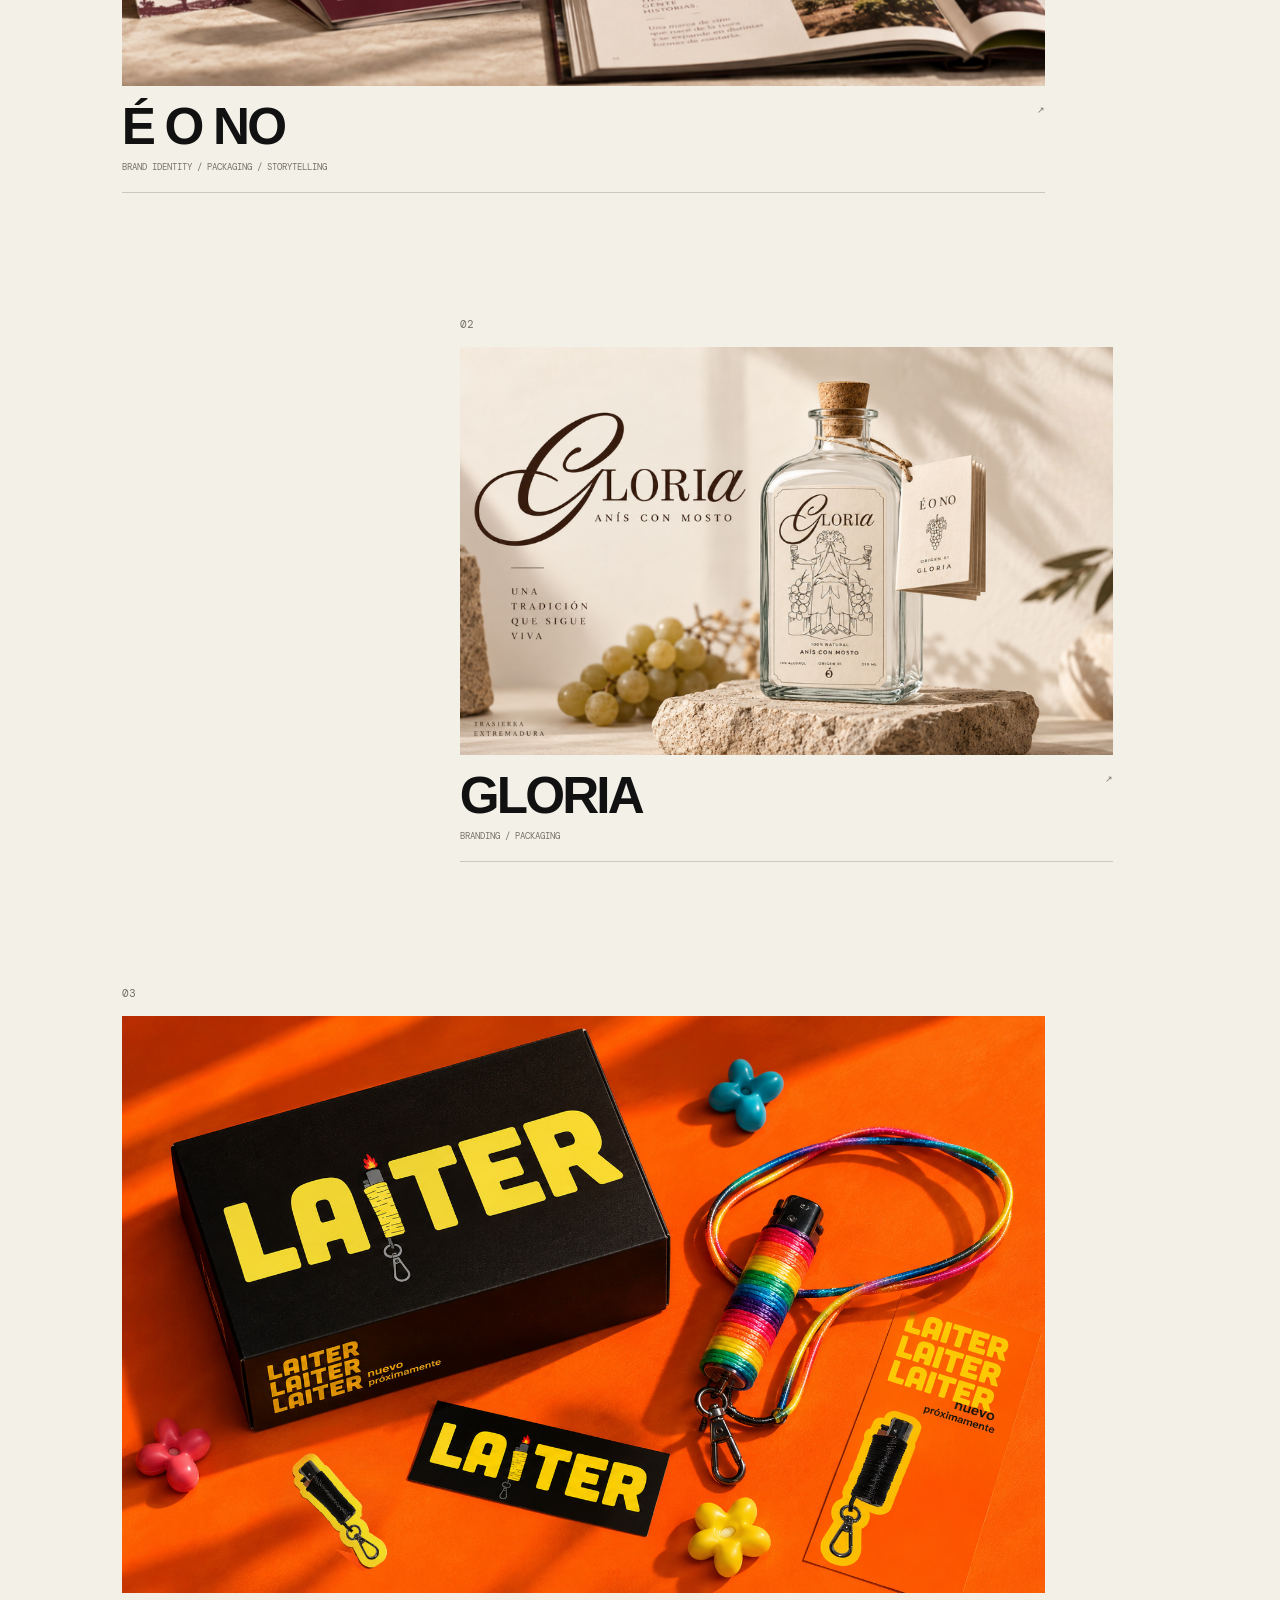
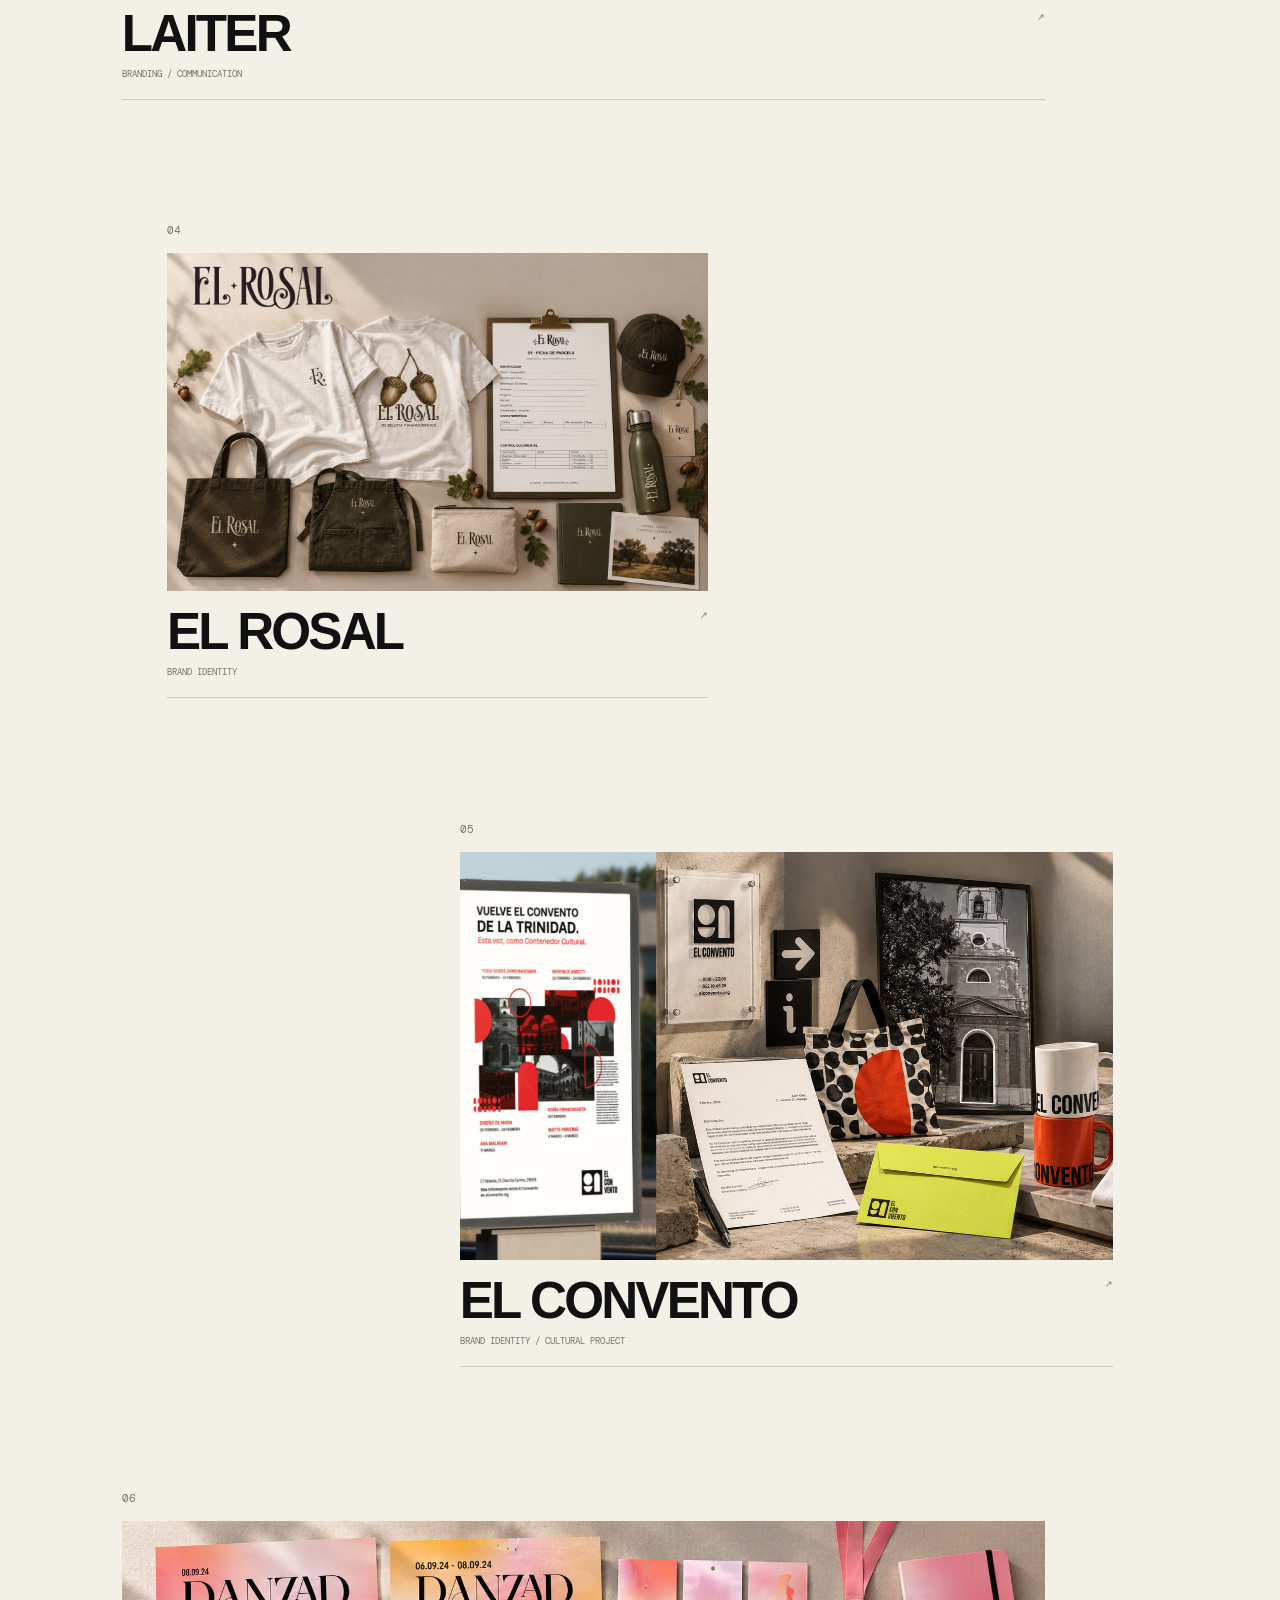
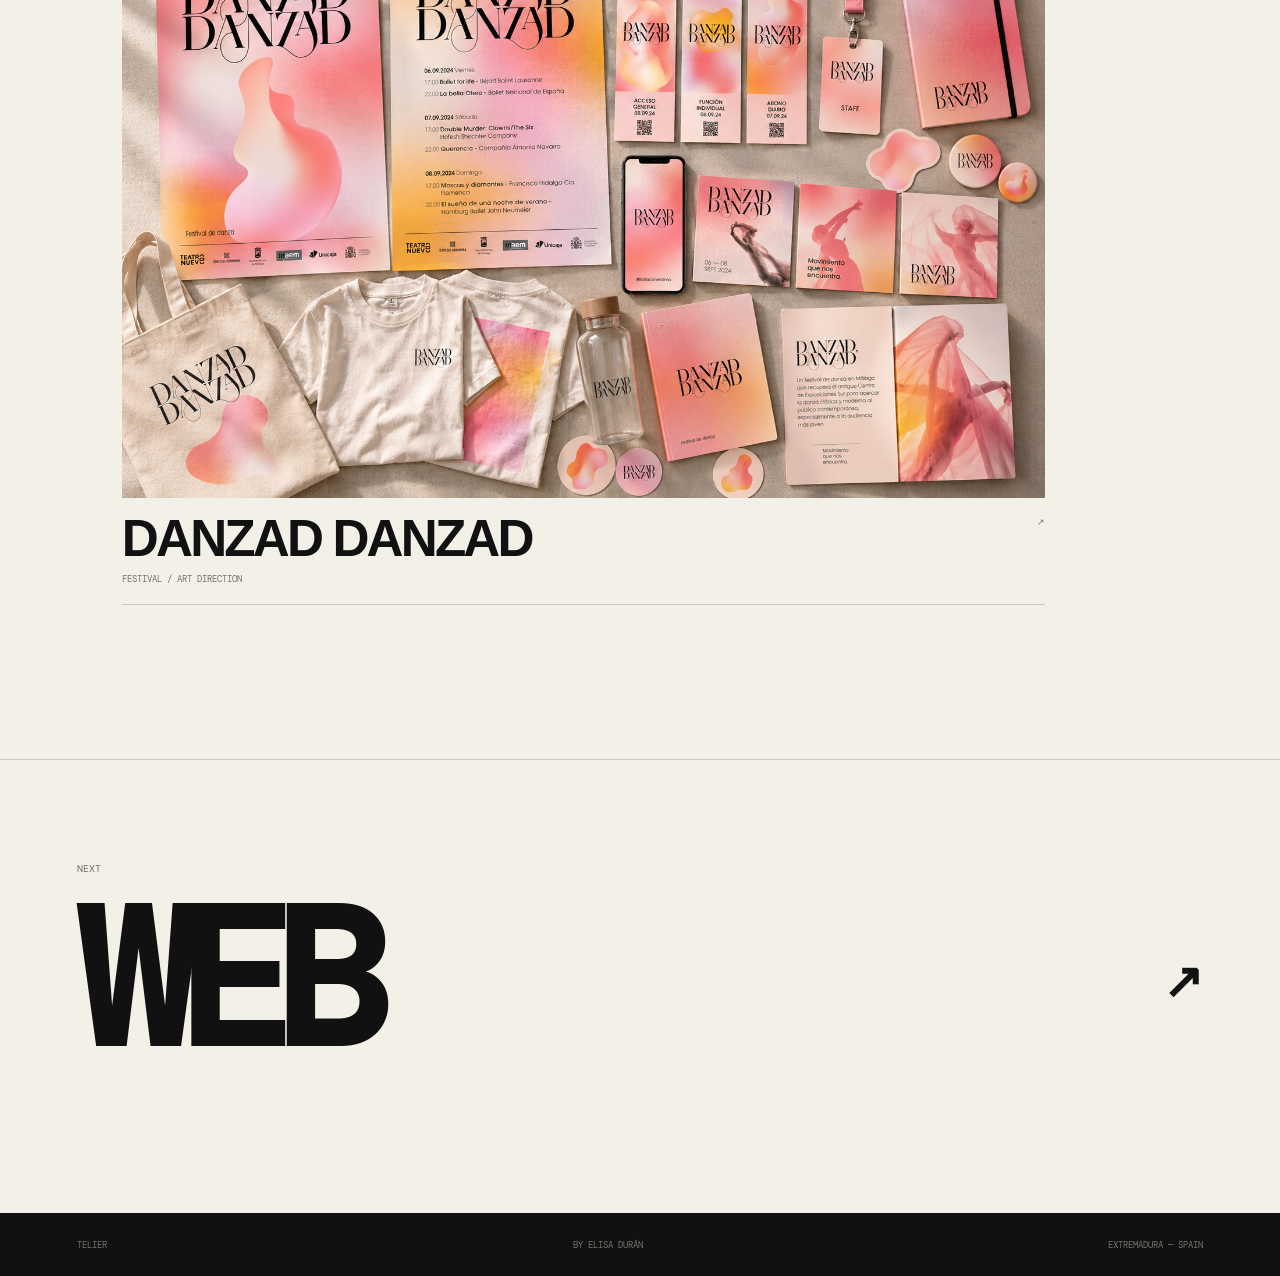
==== commit 61cd7950: "Update branding.html" ====
--- a/branding.html
+++ b/branding.html
@@ -280,7 +280,7 @@
 
 
        <div class="category-project-image">
-  <img src="el-convento.png"
+  <img src="el-convento2.png"
        alt="Identidad visual de El Convento, contenedor cultural"
        class="category-project-media">
 </div>
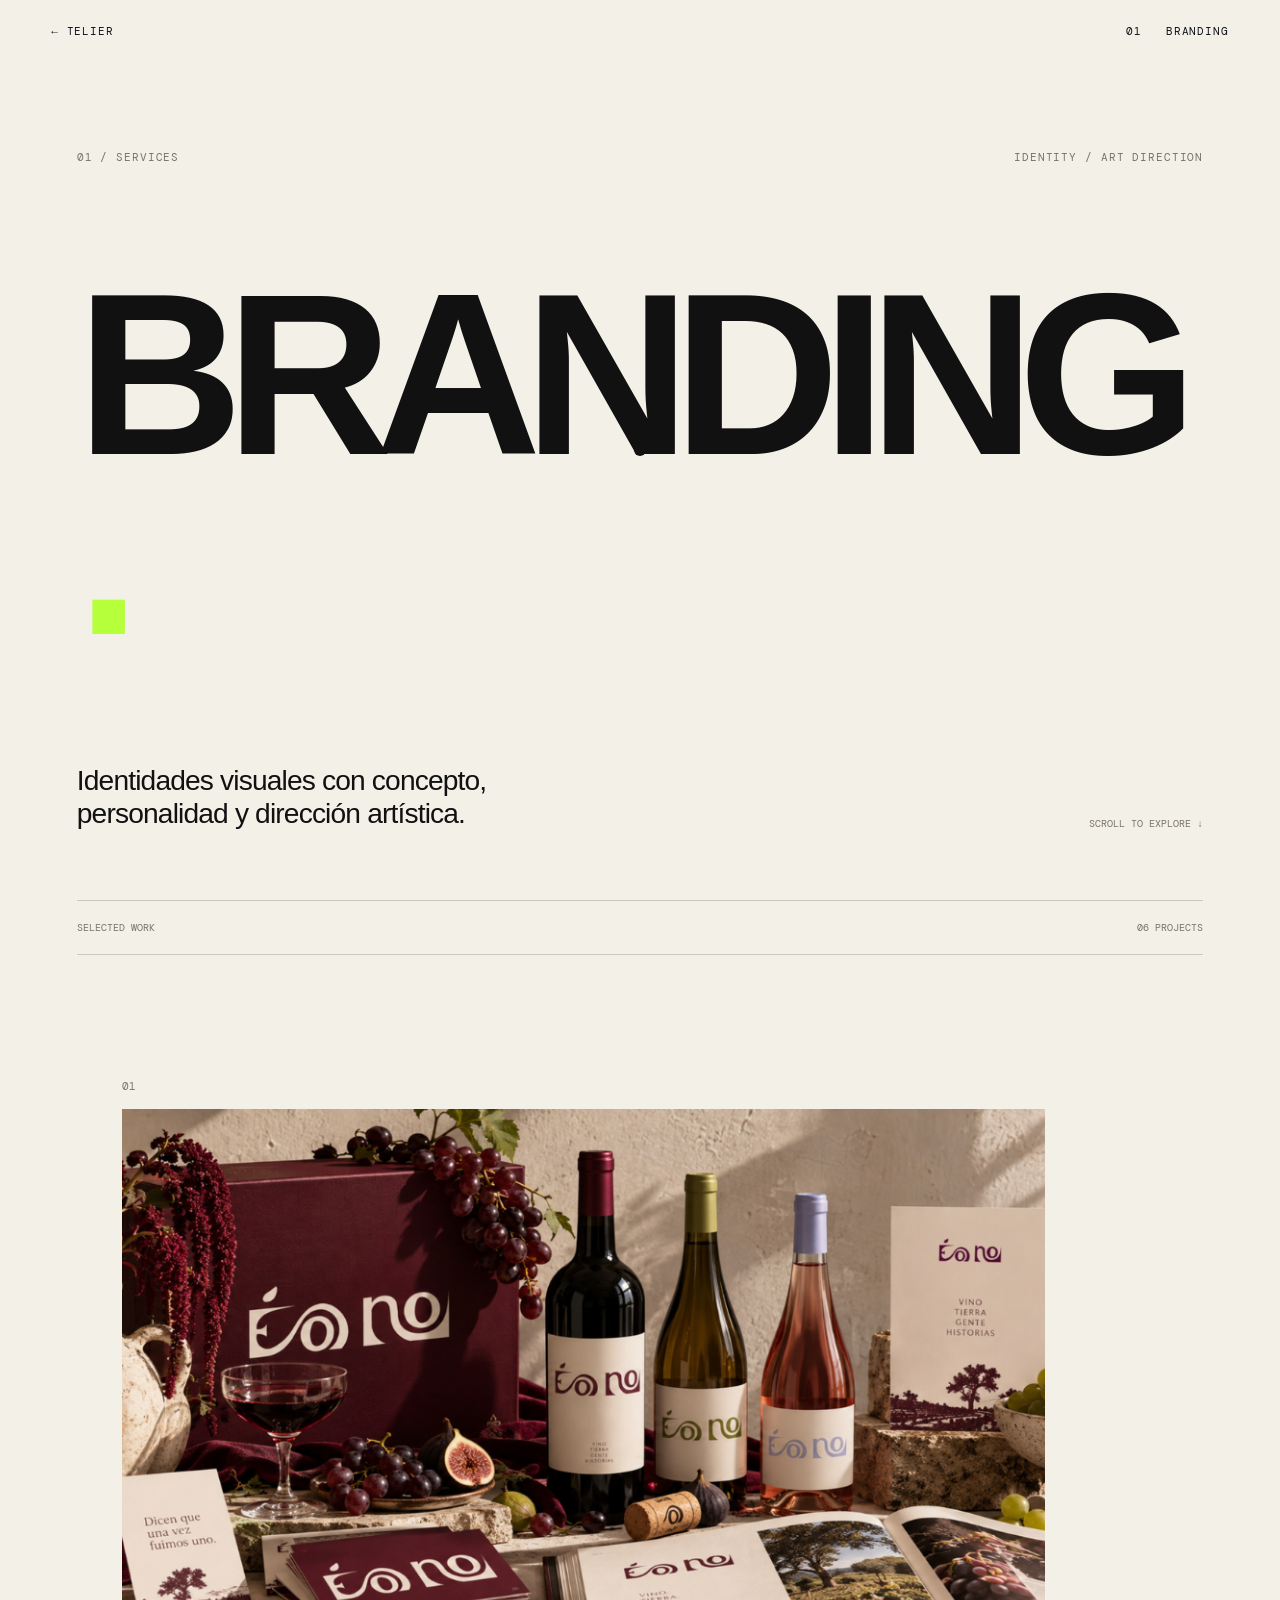
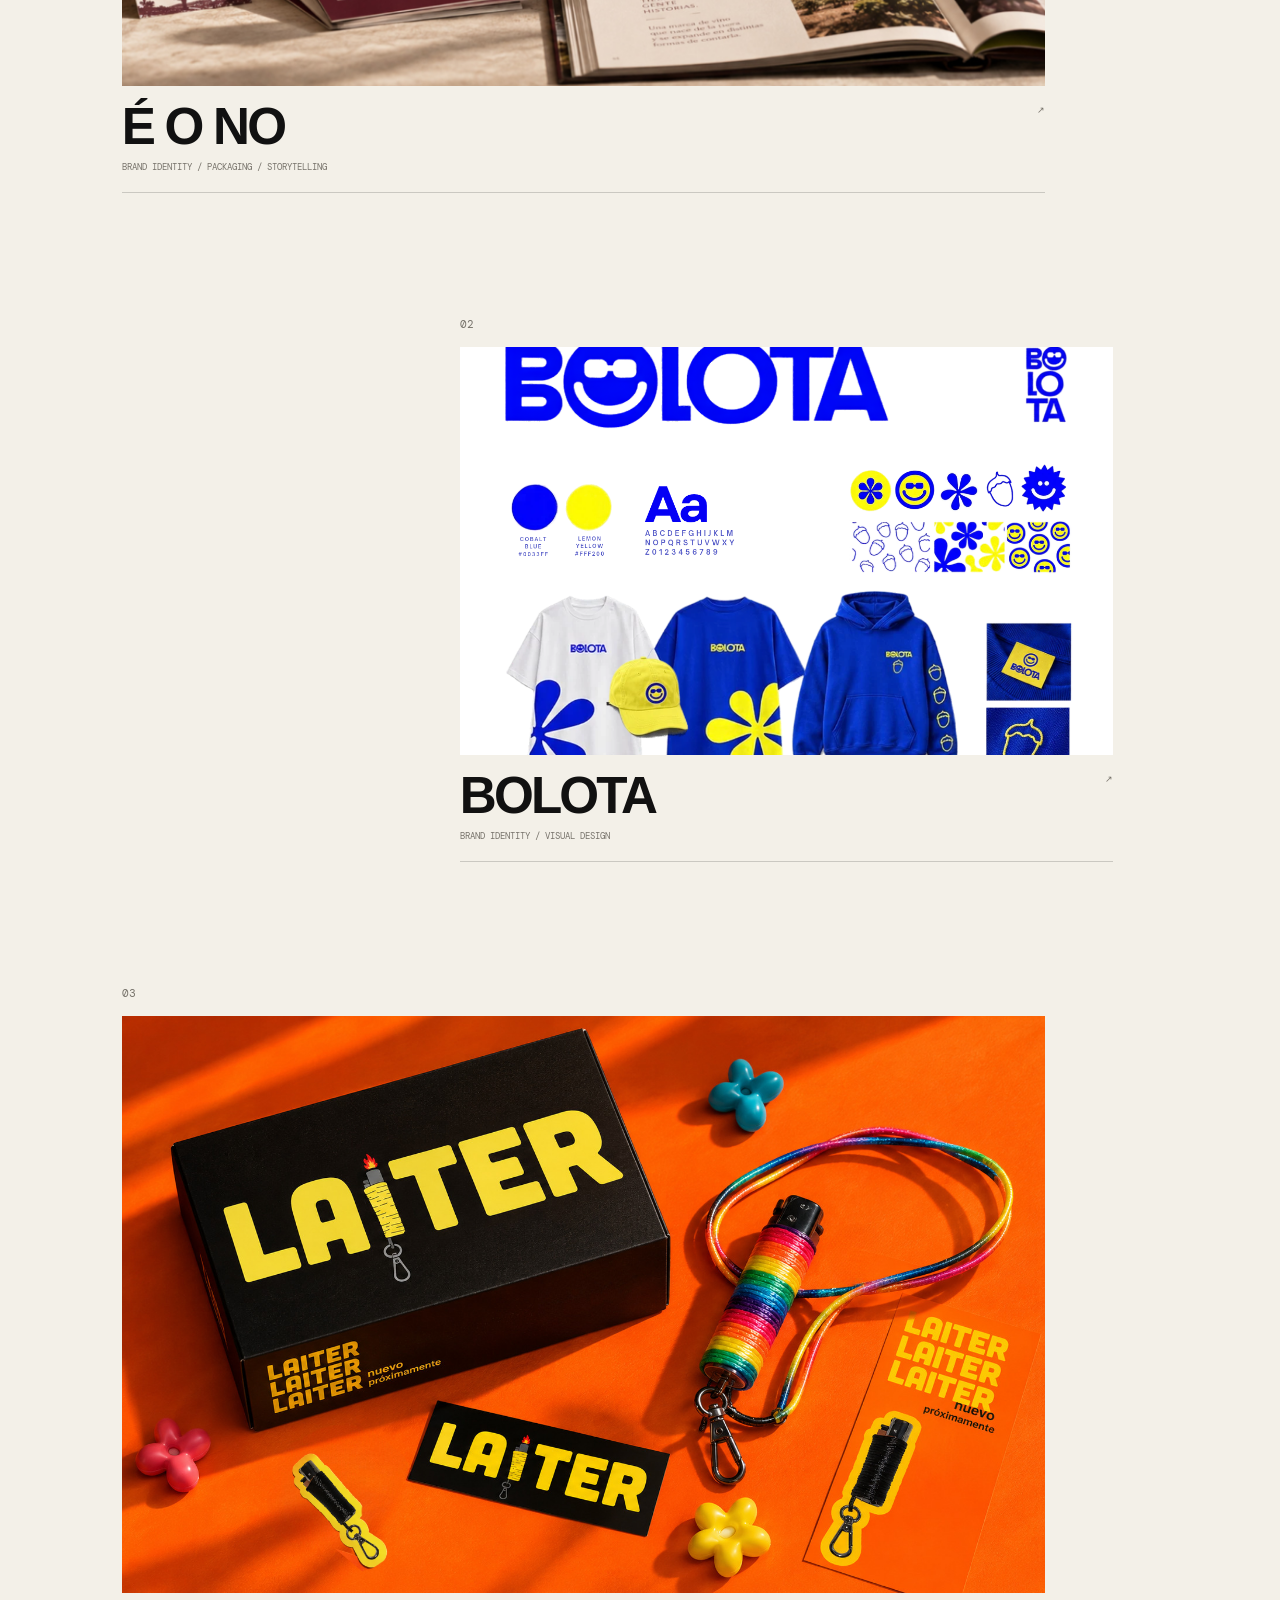
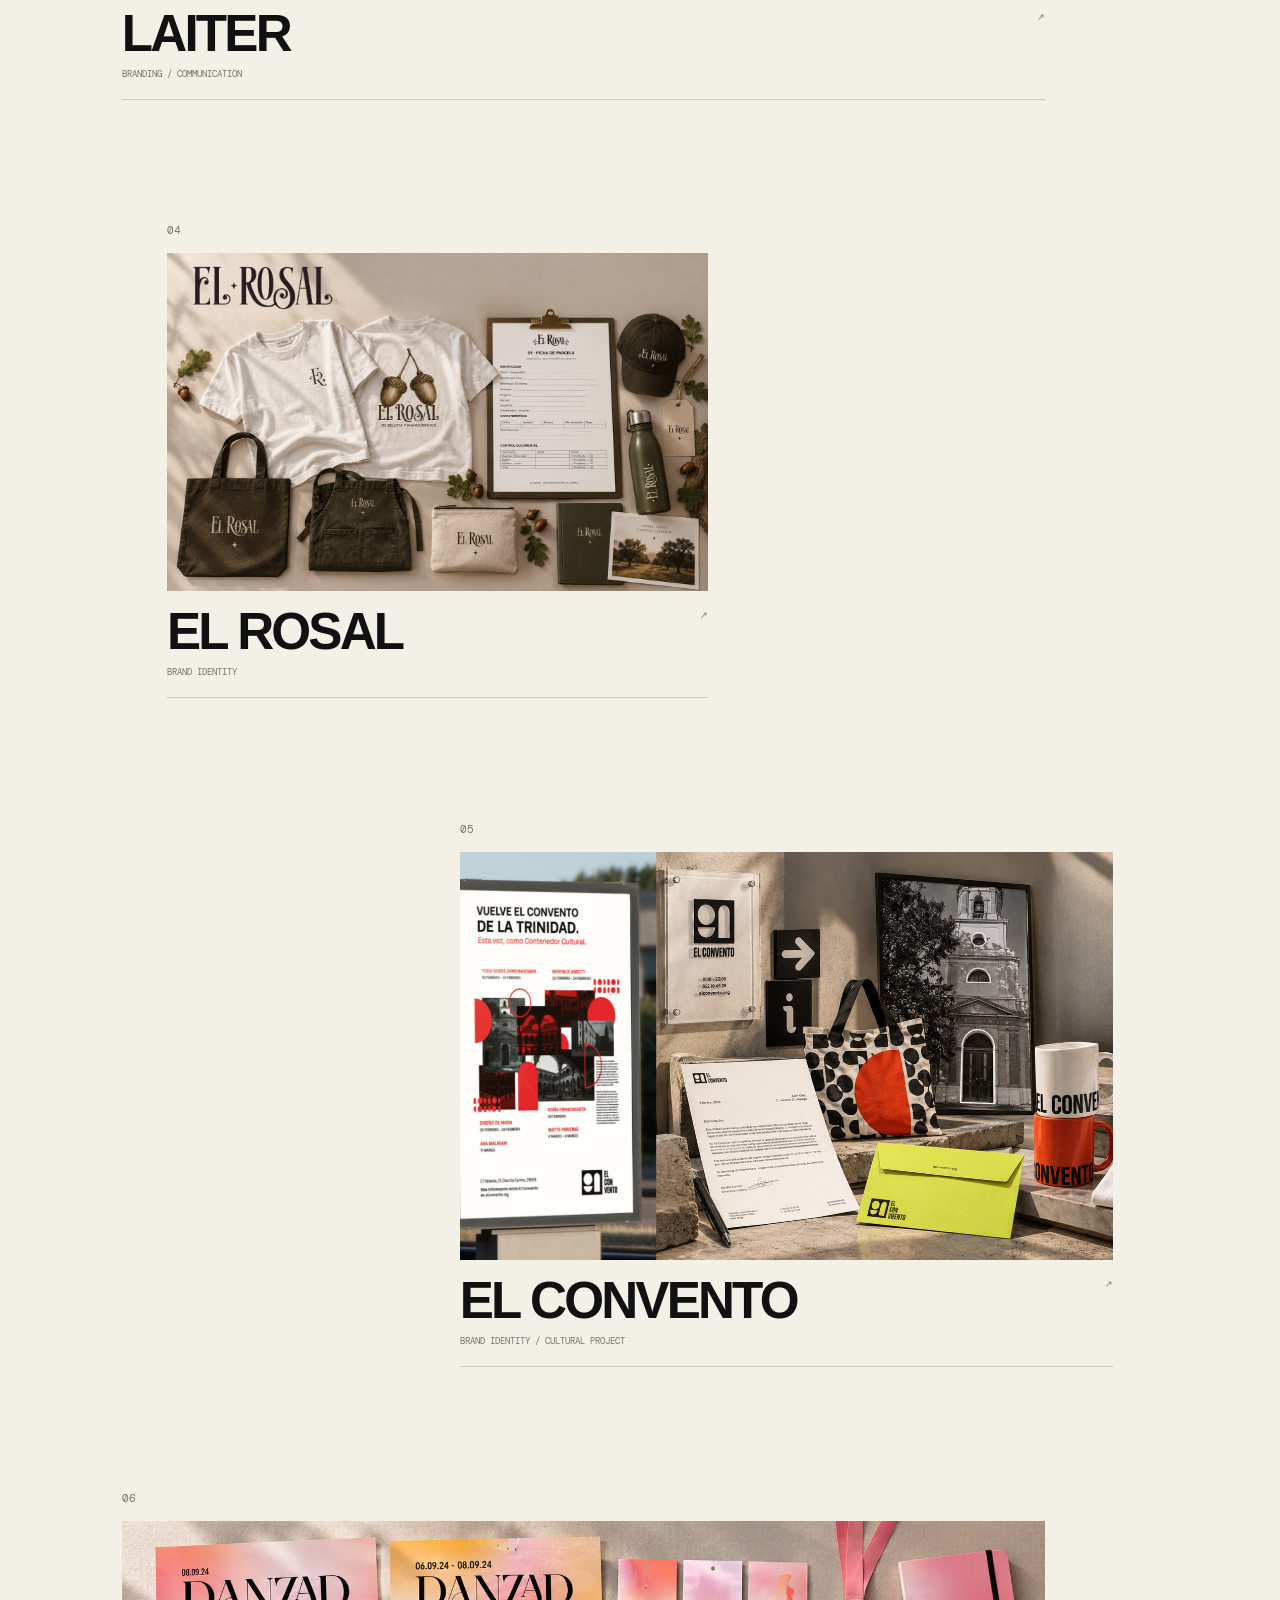
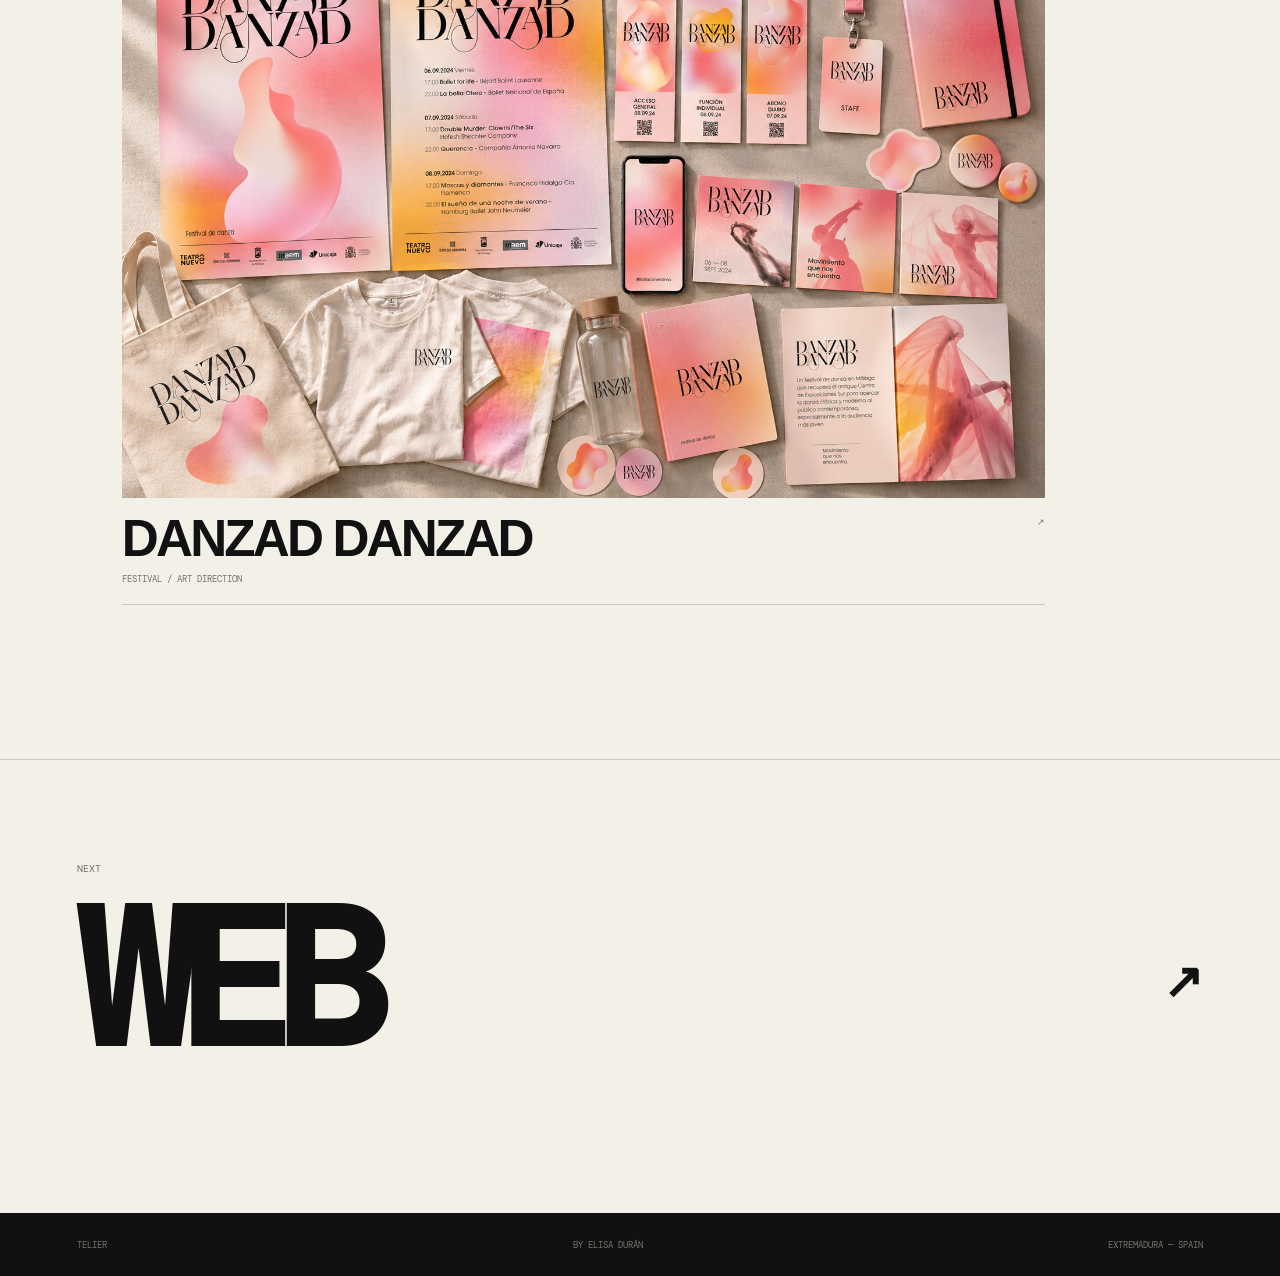
==== commit 06aed334: "Update branding.html" ====
--- a/branding.html
+++ b/branding.html
@@ -142,46 +142,46 @@
 
 
 
-      <!-- PROJECT 02 -->
-
-      <article
-        class="category-project project-offset"
-        data-cursor="VIEW"
-      >
-
-        <div class="category-project-number">
-          02
-        </div>
-
-
-        <div class="category-project-image project-gloria">
-
-  <img
-    src="GLORIA%20(4).png"
-    alt="Gloria — É O NO"
-    class="category-project-media"
-  >
-
-</div>
-
-
-        <div class="category-project-info">
-
-          <div>
-
-            <h2>GLORIA</h2>
-
-            <span>
-              BRANDING / PACKAGING
-            </span>
-
-          </div>
-
-          <span class="project-arrow">↗</span>
-
-        </div>
-
-      </article>
+ 
+<!-- PROJECT 02 -->
+
+<article
+  class="category-project project-offset"
+  data-cursor="VIEW"
+>
+
+  <div class="category-project-number">
+    02
+  </div>
+
+  <div class="category-project-image project-bolota">
+
+    <img
+      src="bolota.png"
+      alt="Bolota — Identidad visual"
+      class="category-project-media"
+    >
+
+  </div>
+
+  <div class="category-project-info">
+
+    <div>
+
+      <h2>BOLOTA</h2>
+
+      <span>
+        BRAND IDENTITY / VISUAL DESIGN
+      </span>
+
+    </div>
+
+    <span class="project-arrow">↗</span>
+
+  </div>
+
+</article>
+
 
 
 
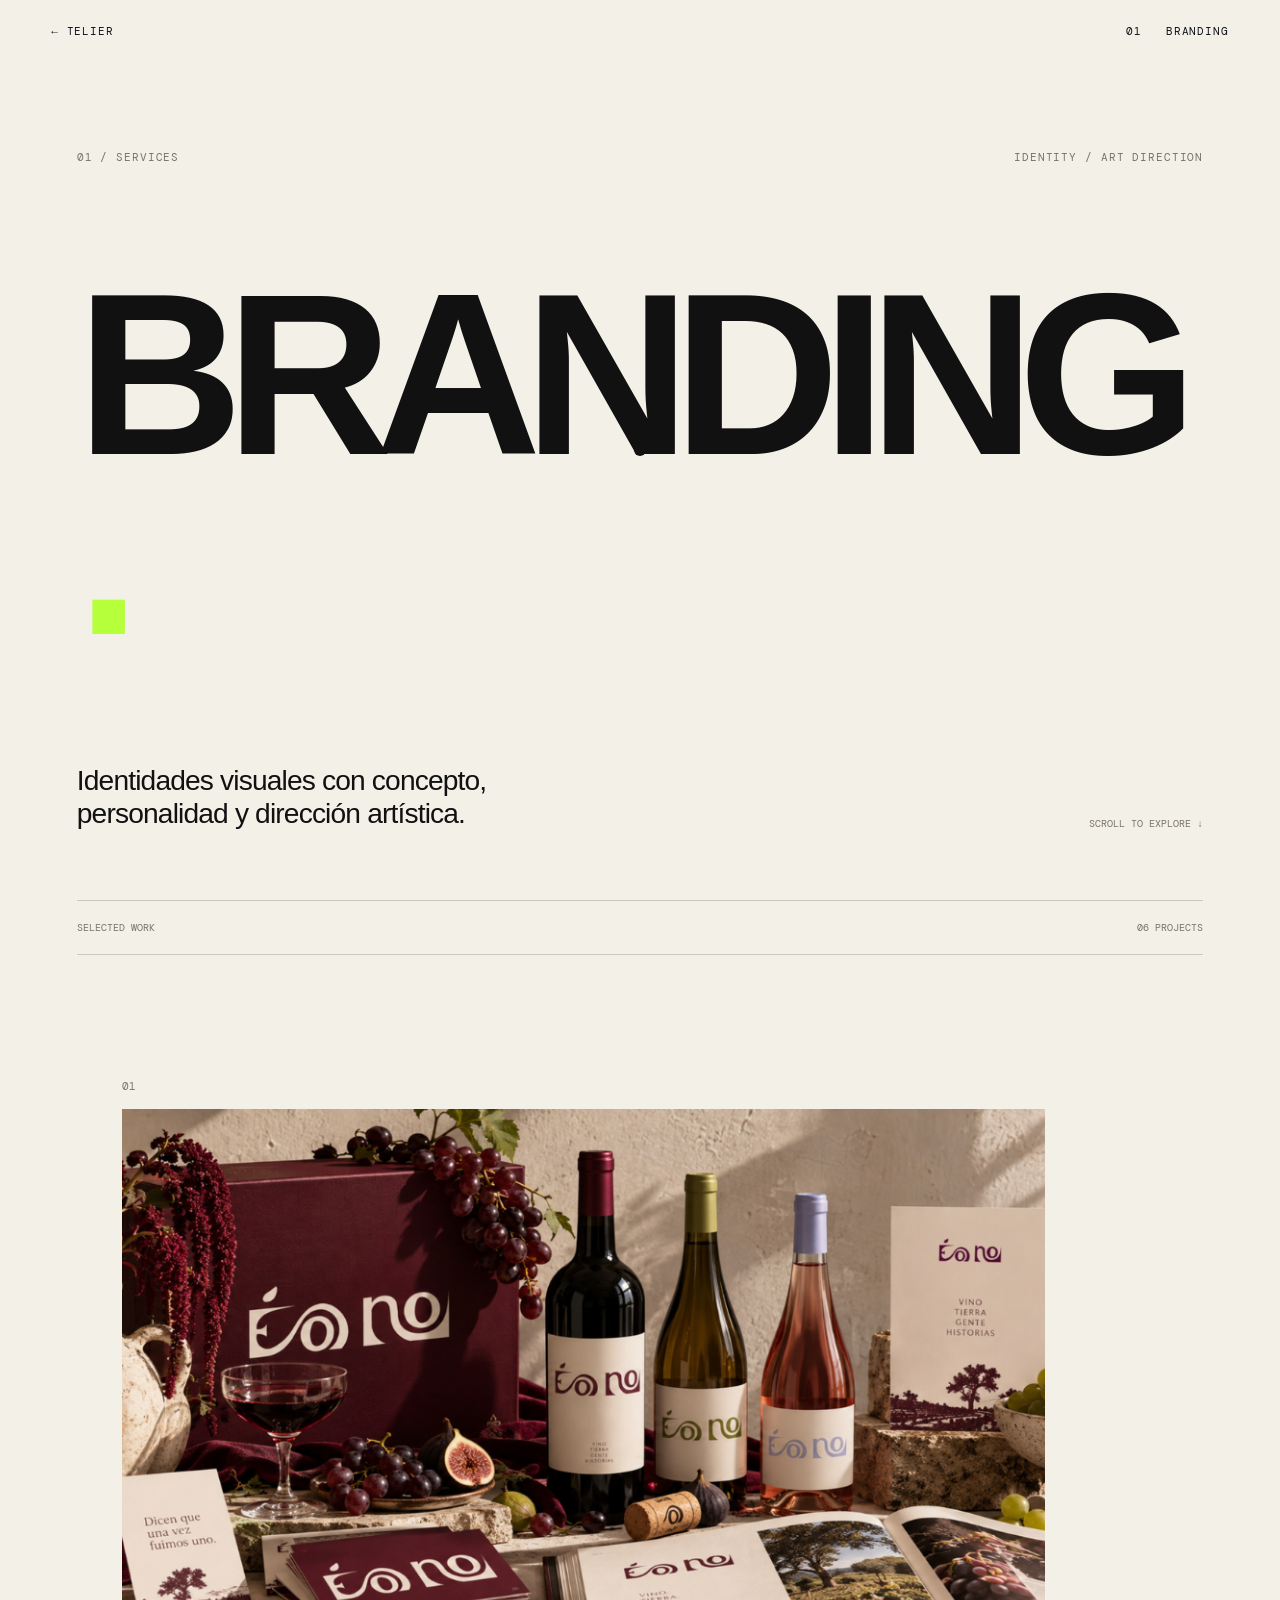
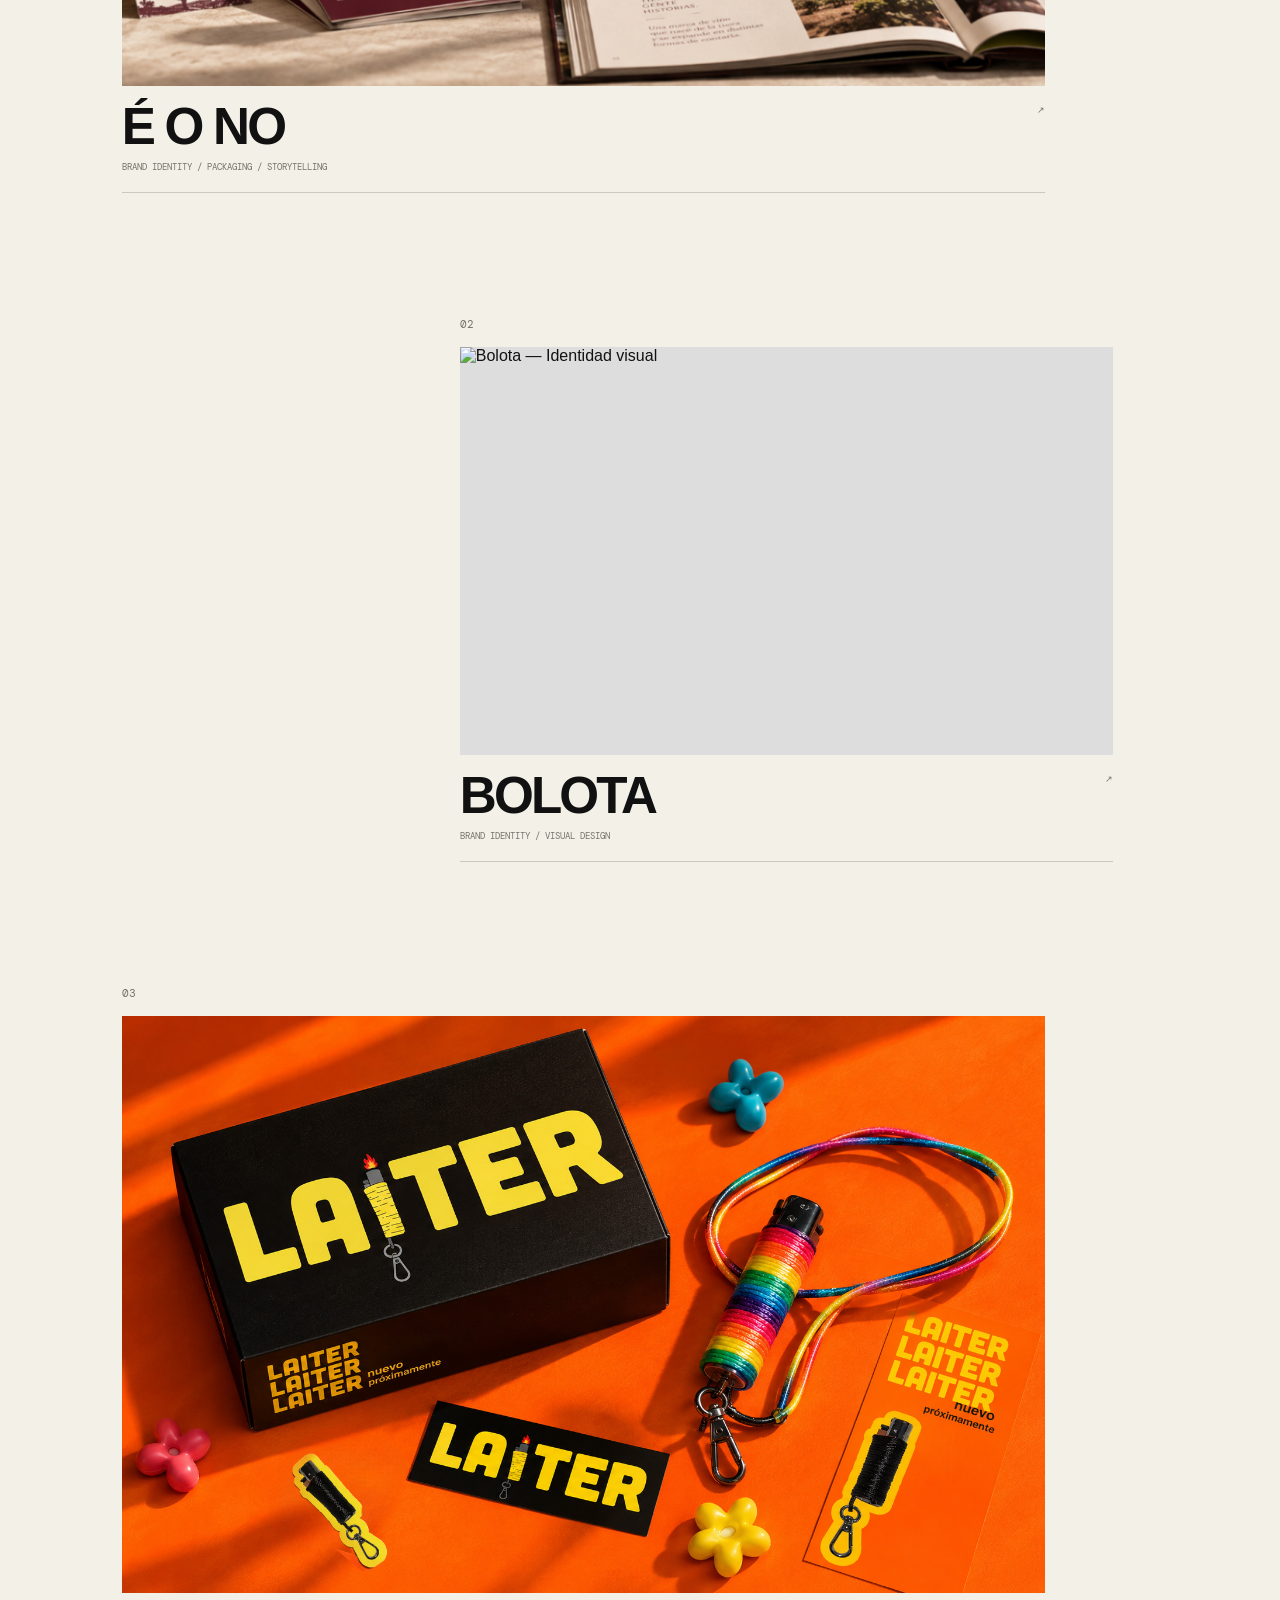
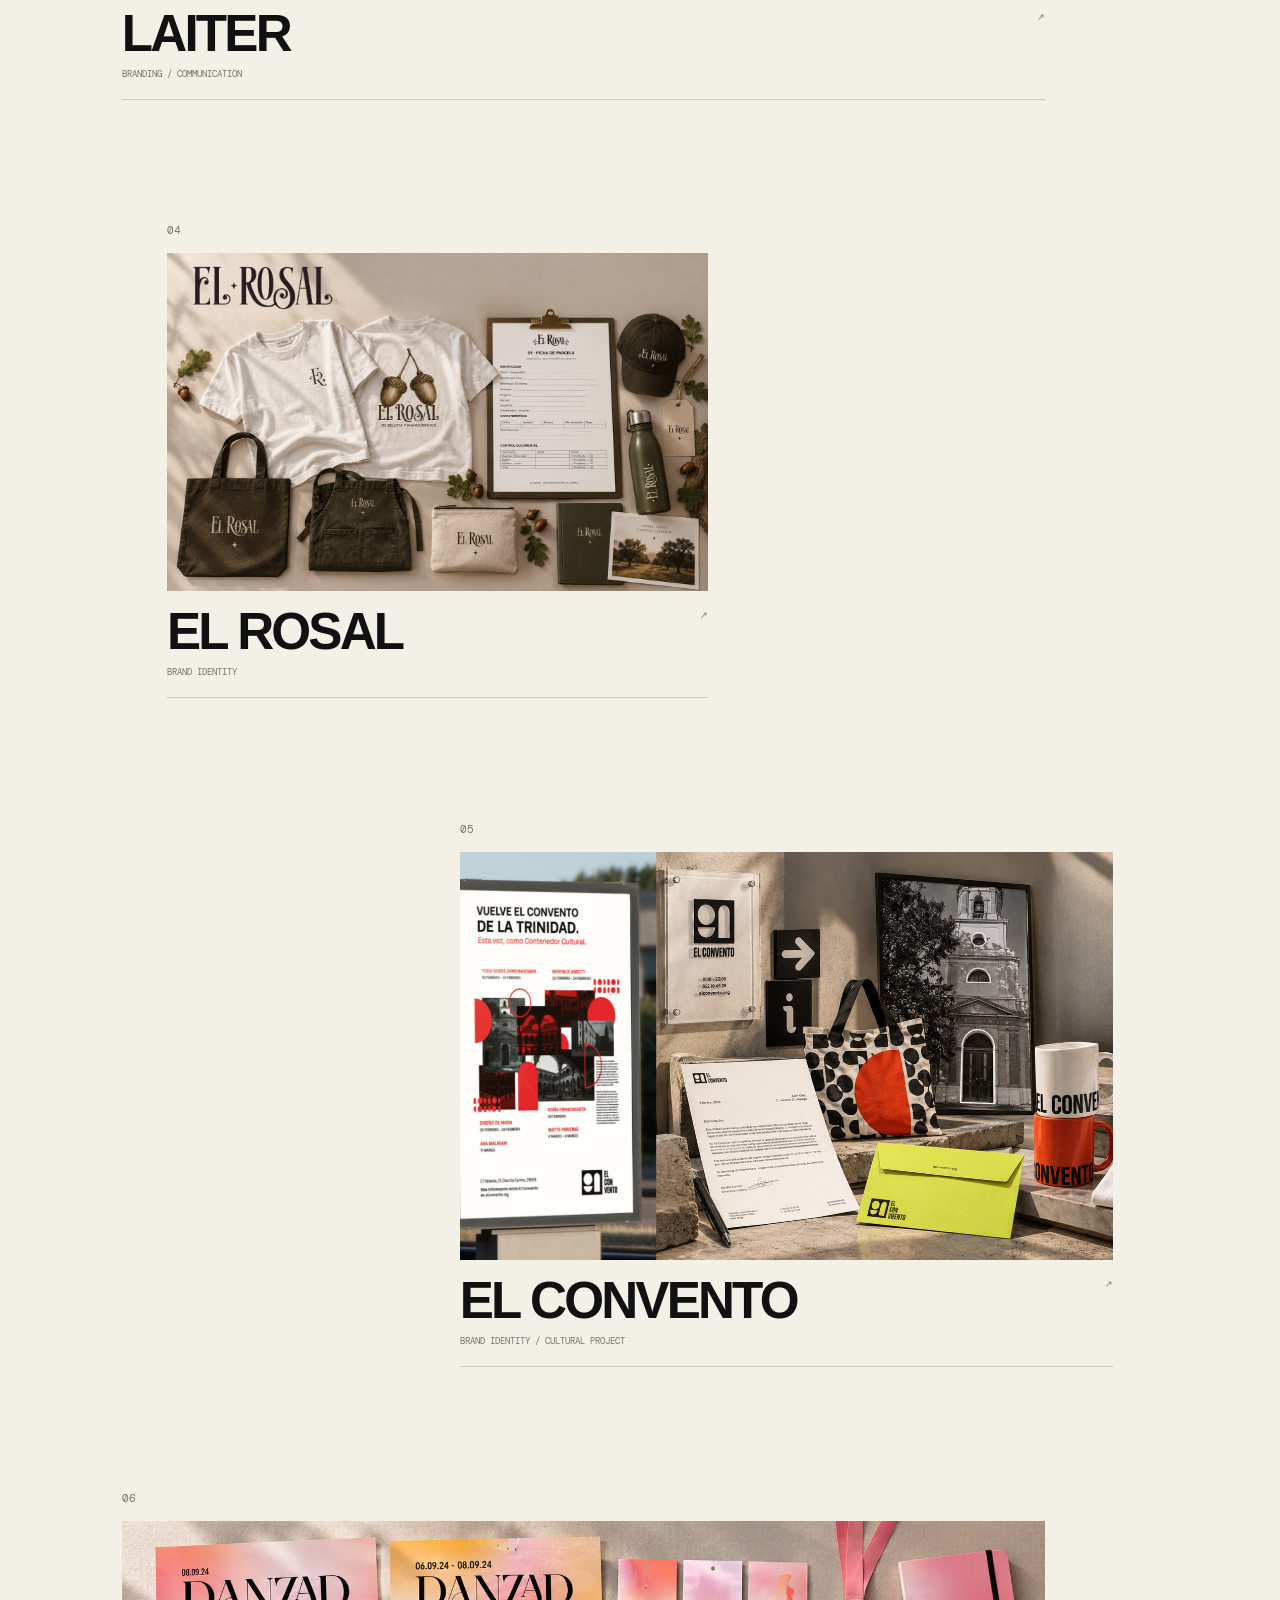
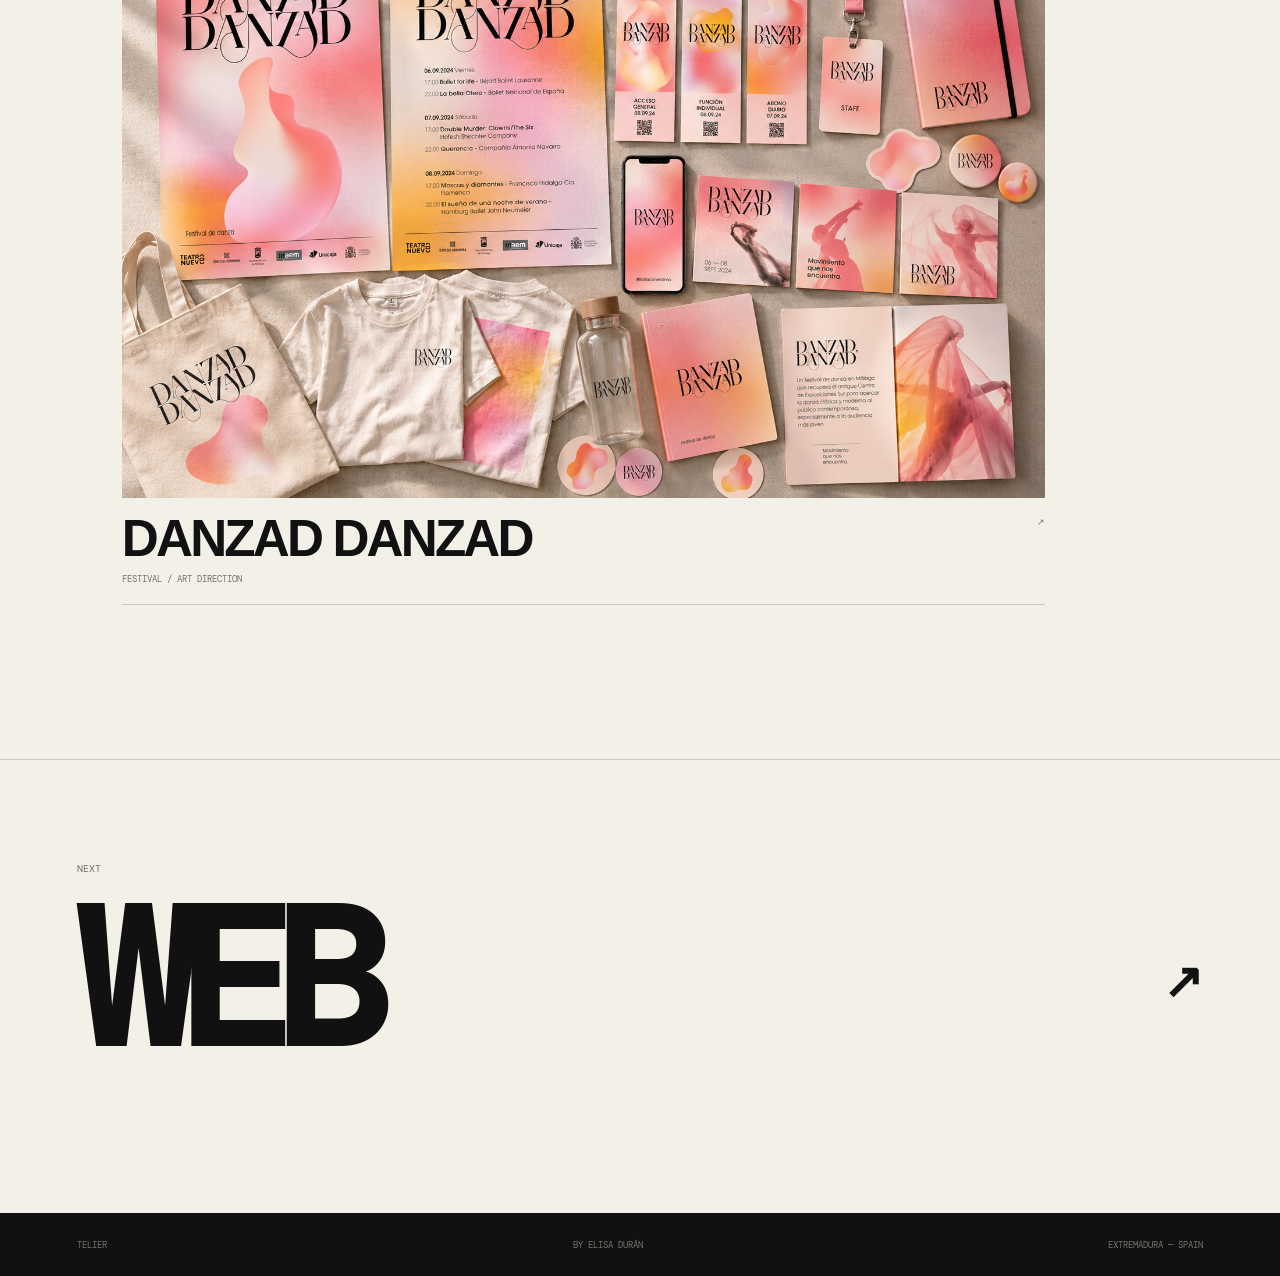
==== commit a4d3525f: "Update branding.html" ====
--- a/branding.html
+++ b/branding.html
@@ -157,7 +157,7 @@
   <div class="category-project-image project-bolota">
 
     <img
-      src="bolota.png"
+      src="bolota2.png"
       alt="Bolota — Identidad visual"
       class="category-project-media"
     >
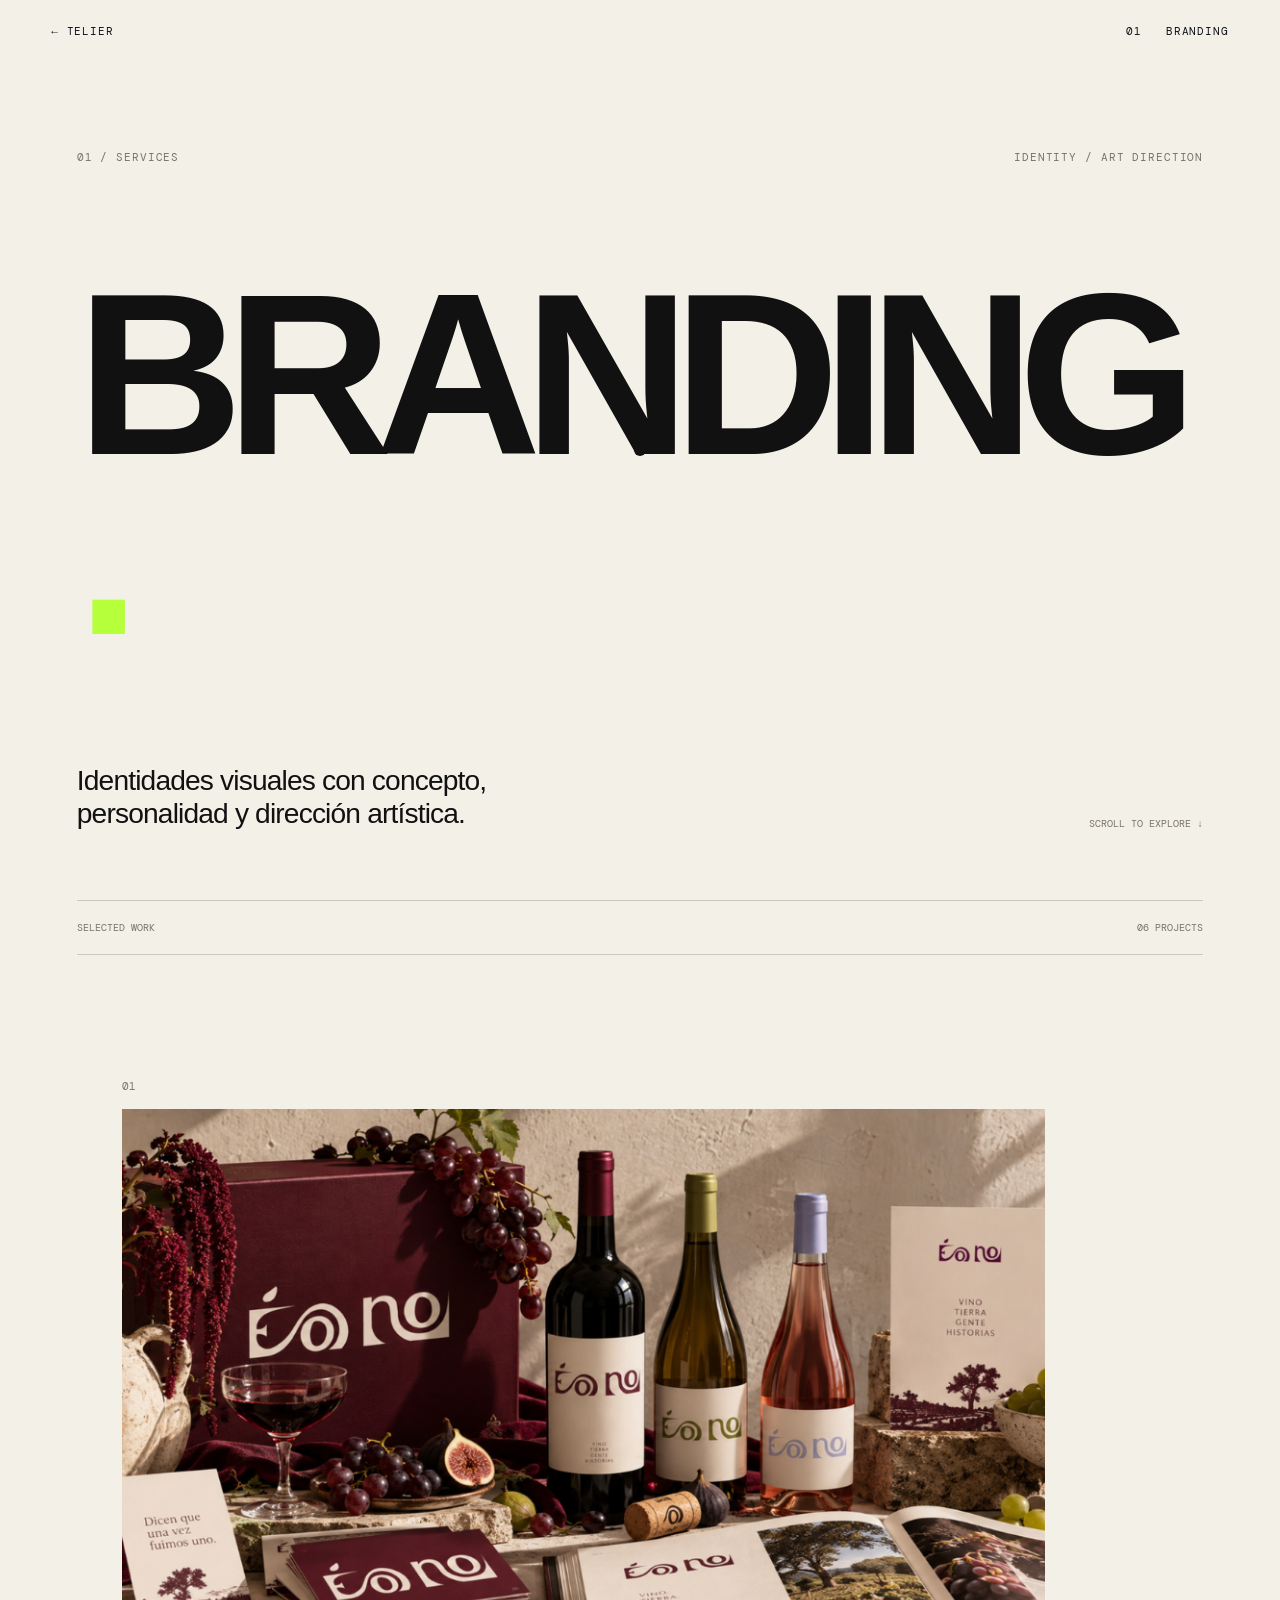
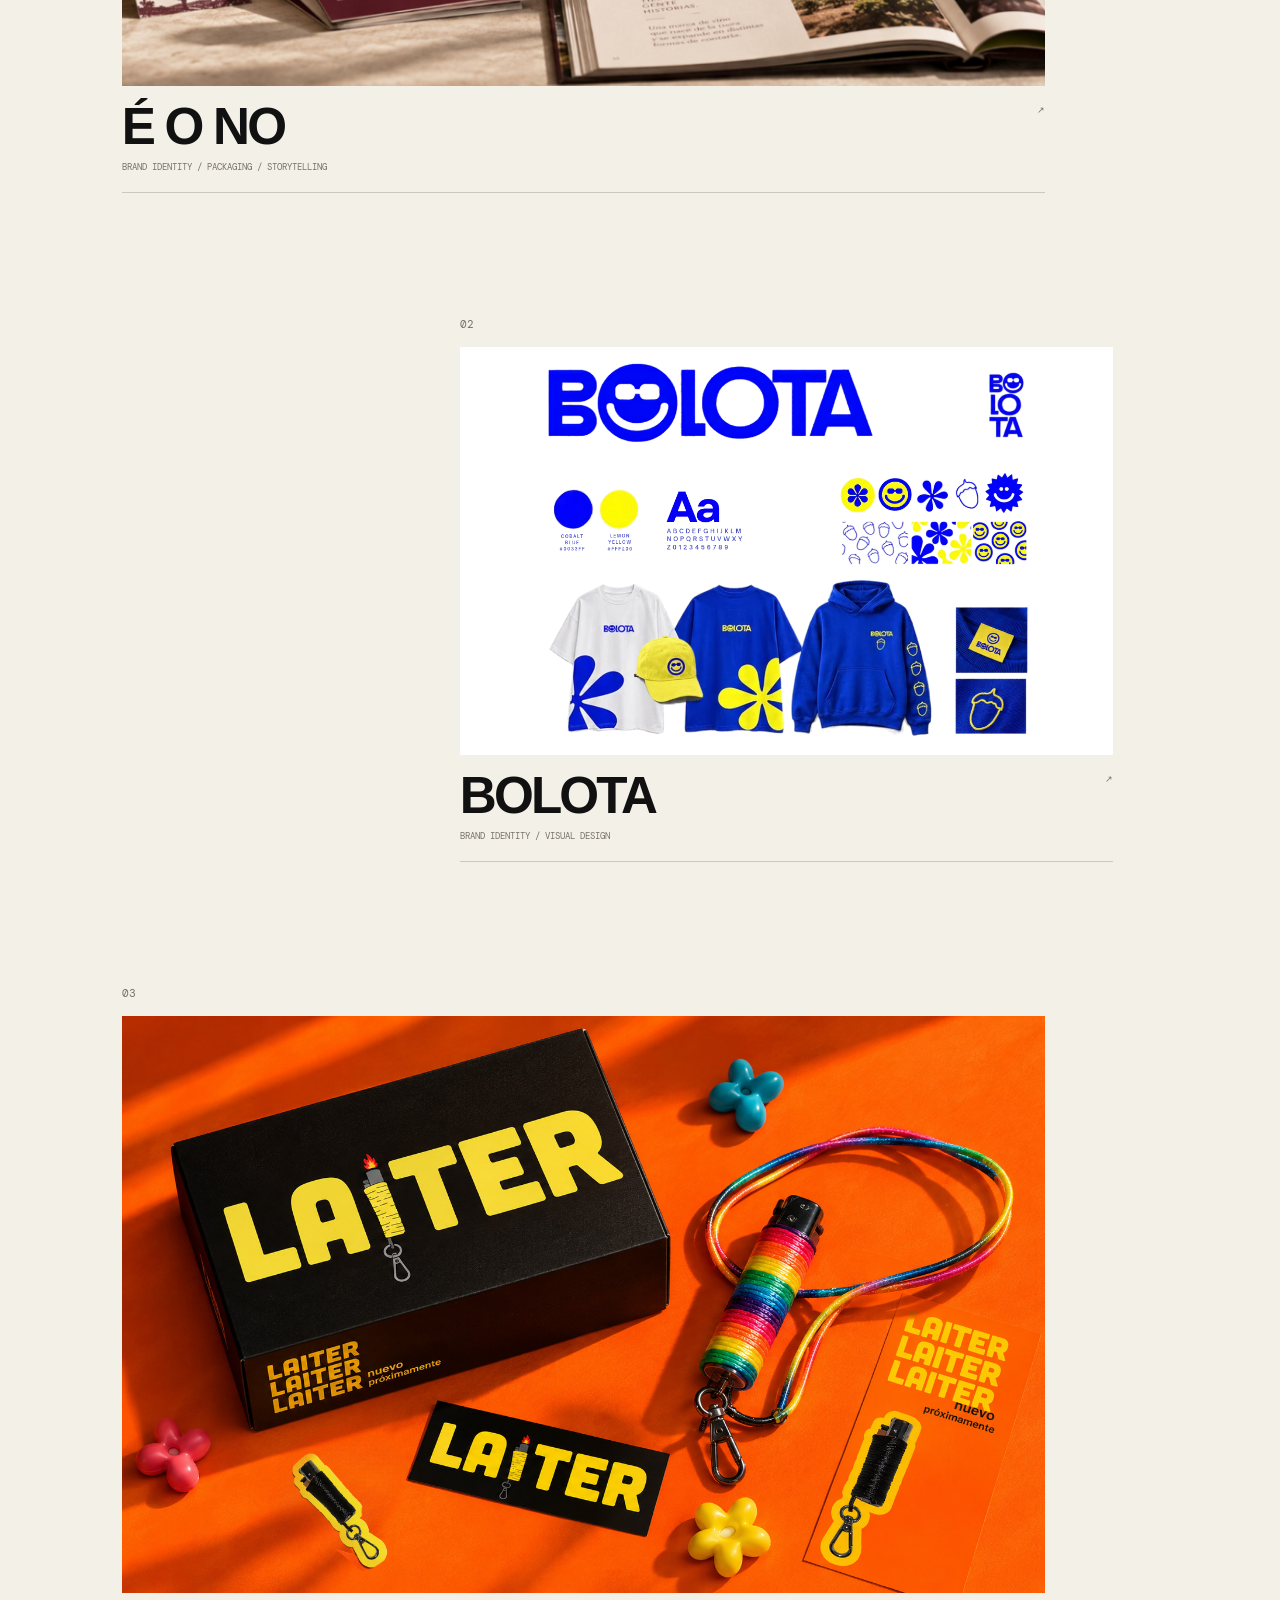
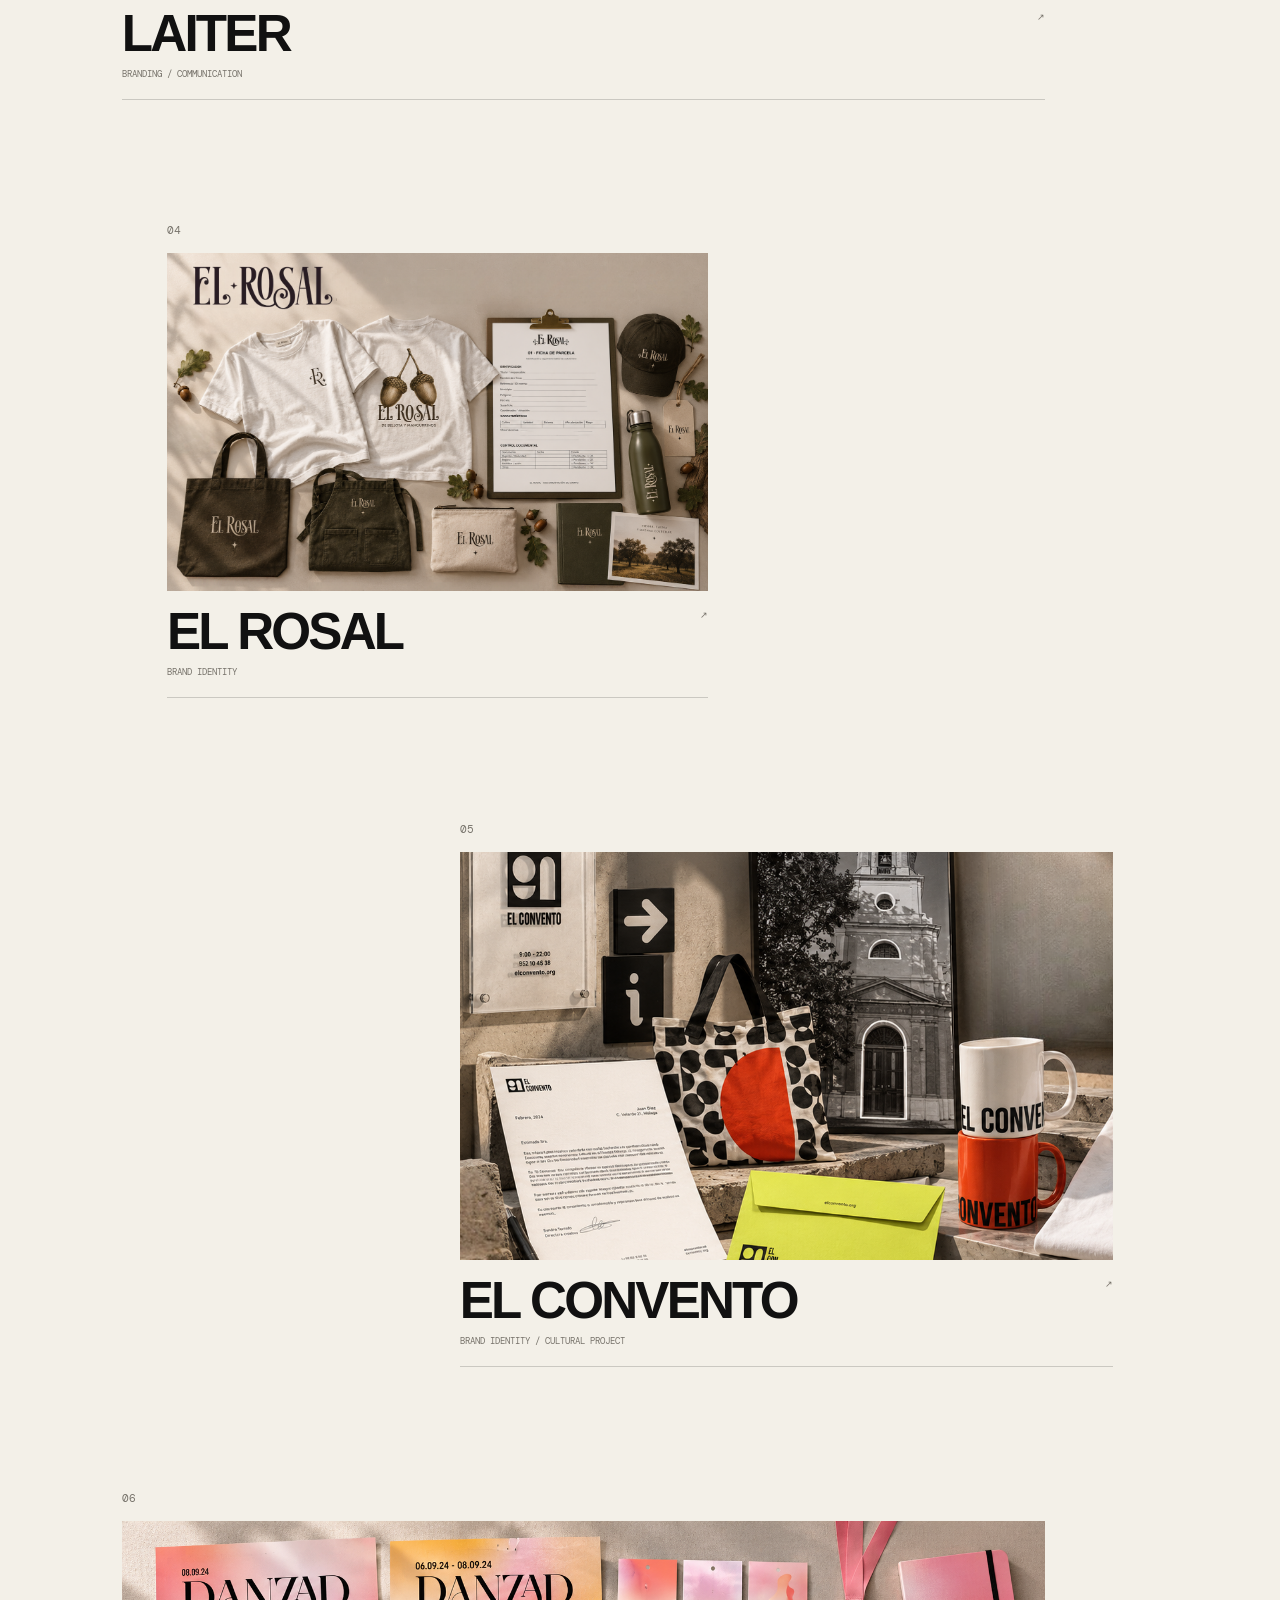
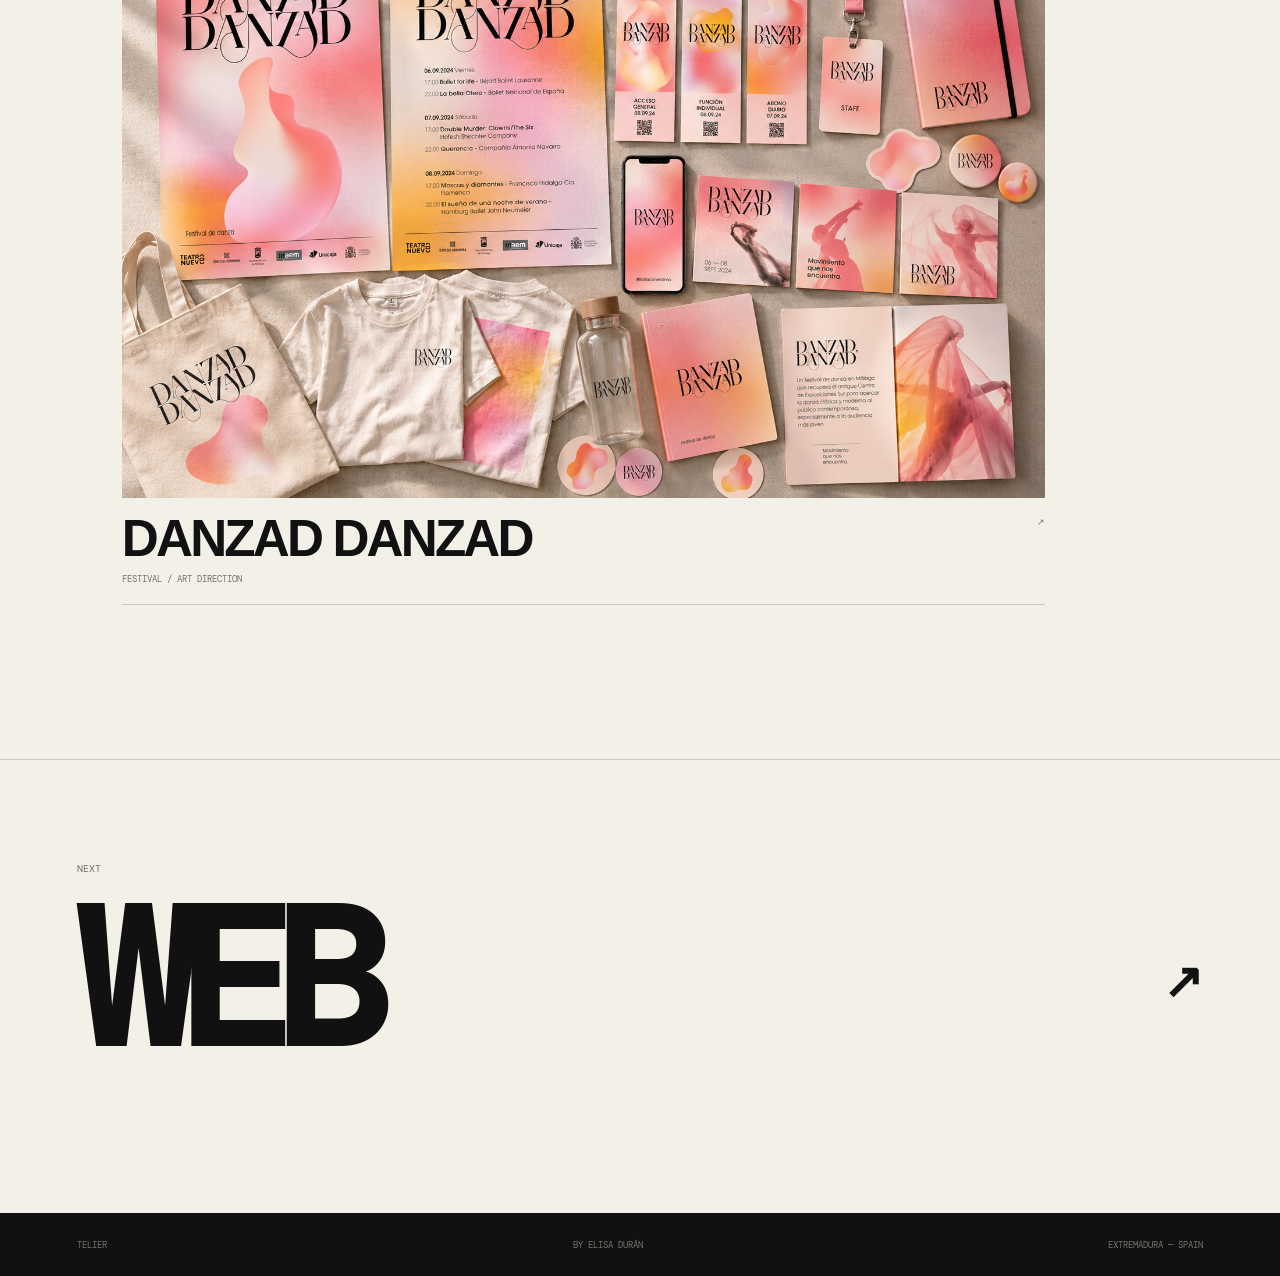
==== commit b7c4d1c7: "Update branding.html" ====
--- a/branding.html
+++ b/branding.html
@@ -280,7 +280,7 @@
 
 
        <div class="category-project-image">
-  <img src="el-convento2.png"
+  <img src="el-convento3.png"
        alt="Identidad visual de El Convento, contenedor cultural"
        class="category-project-media">
 </div>
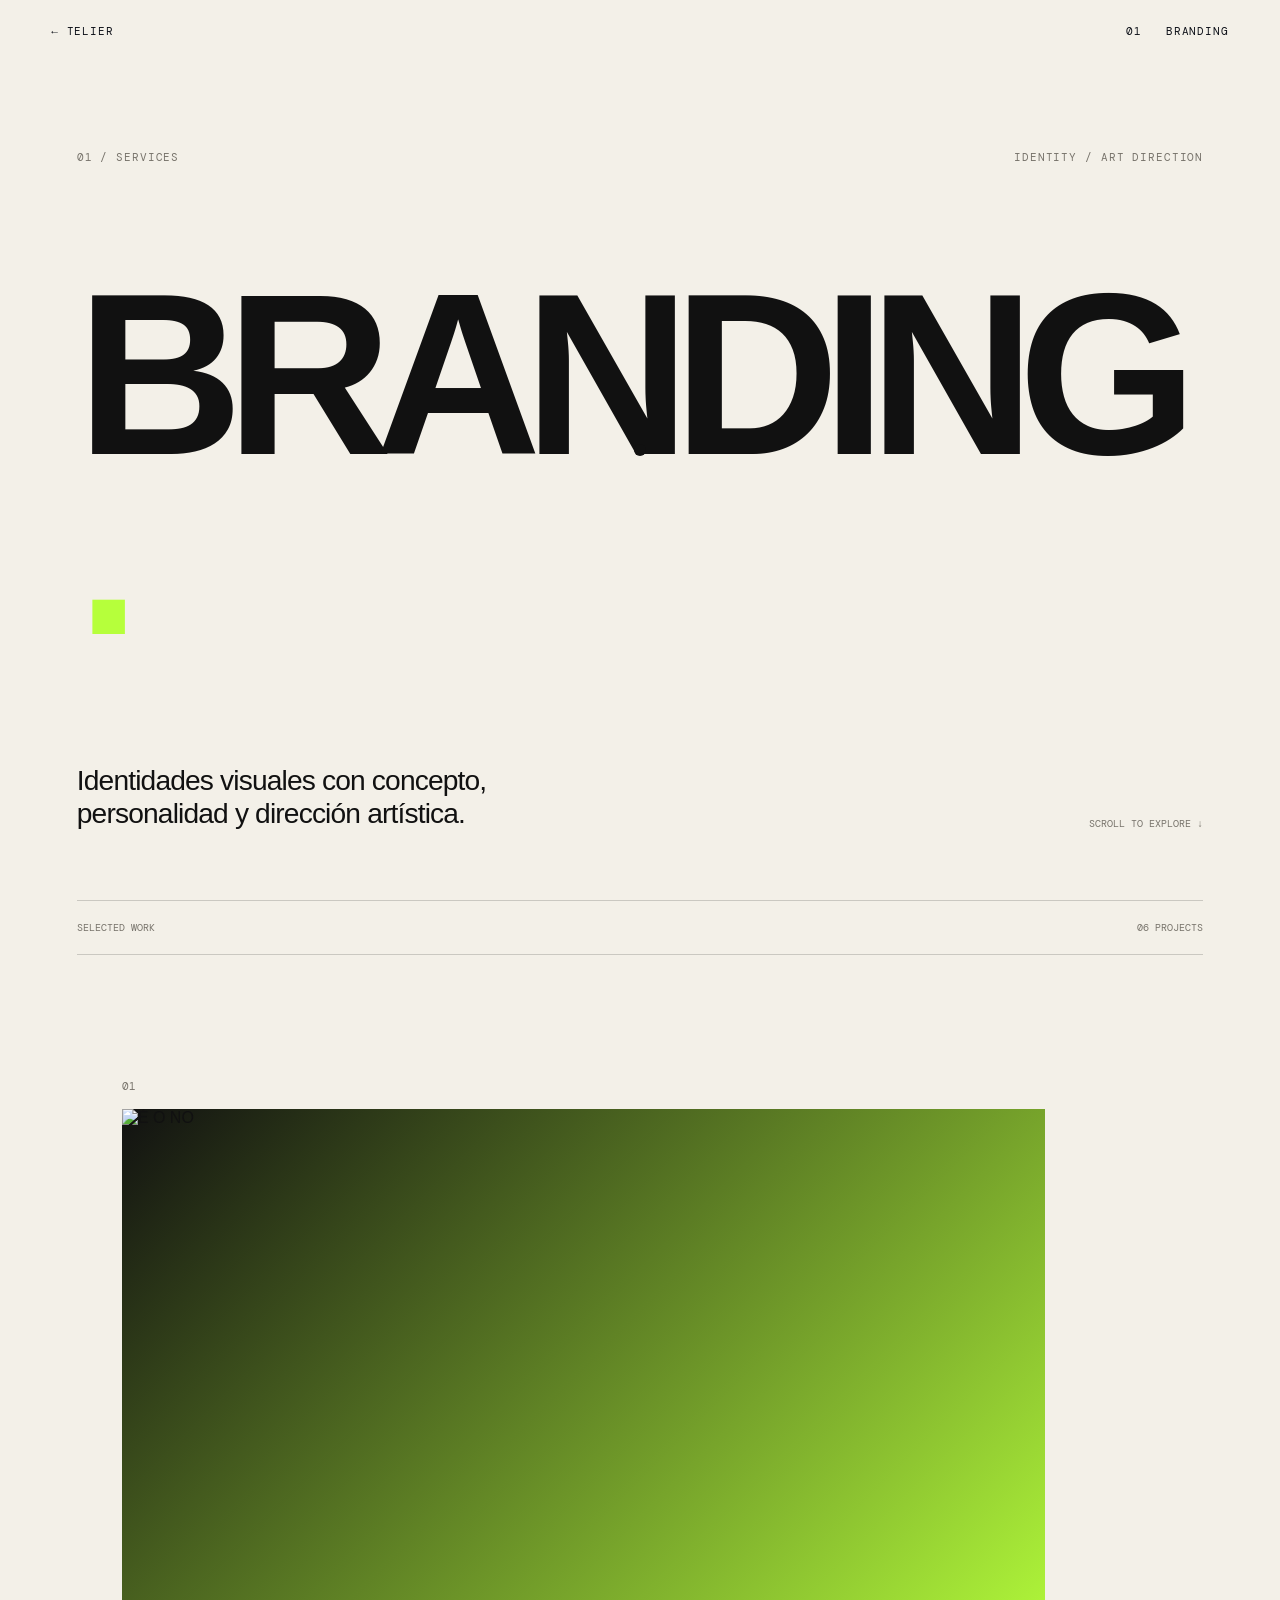
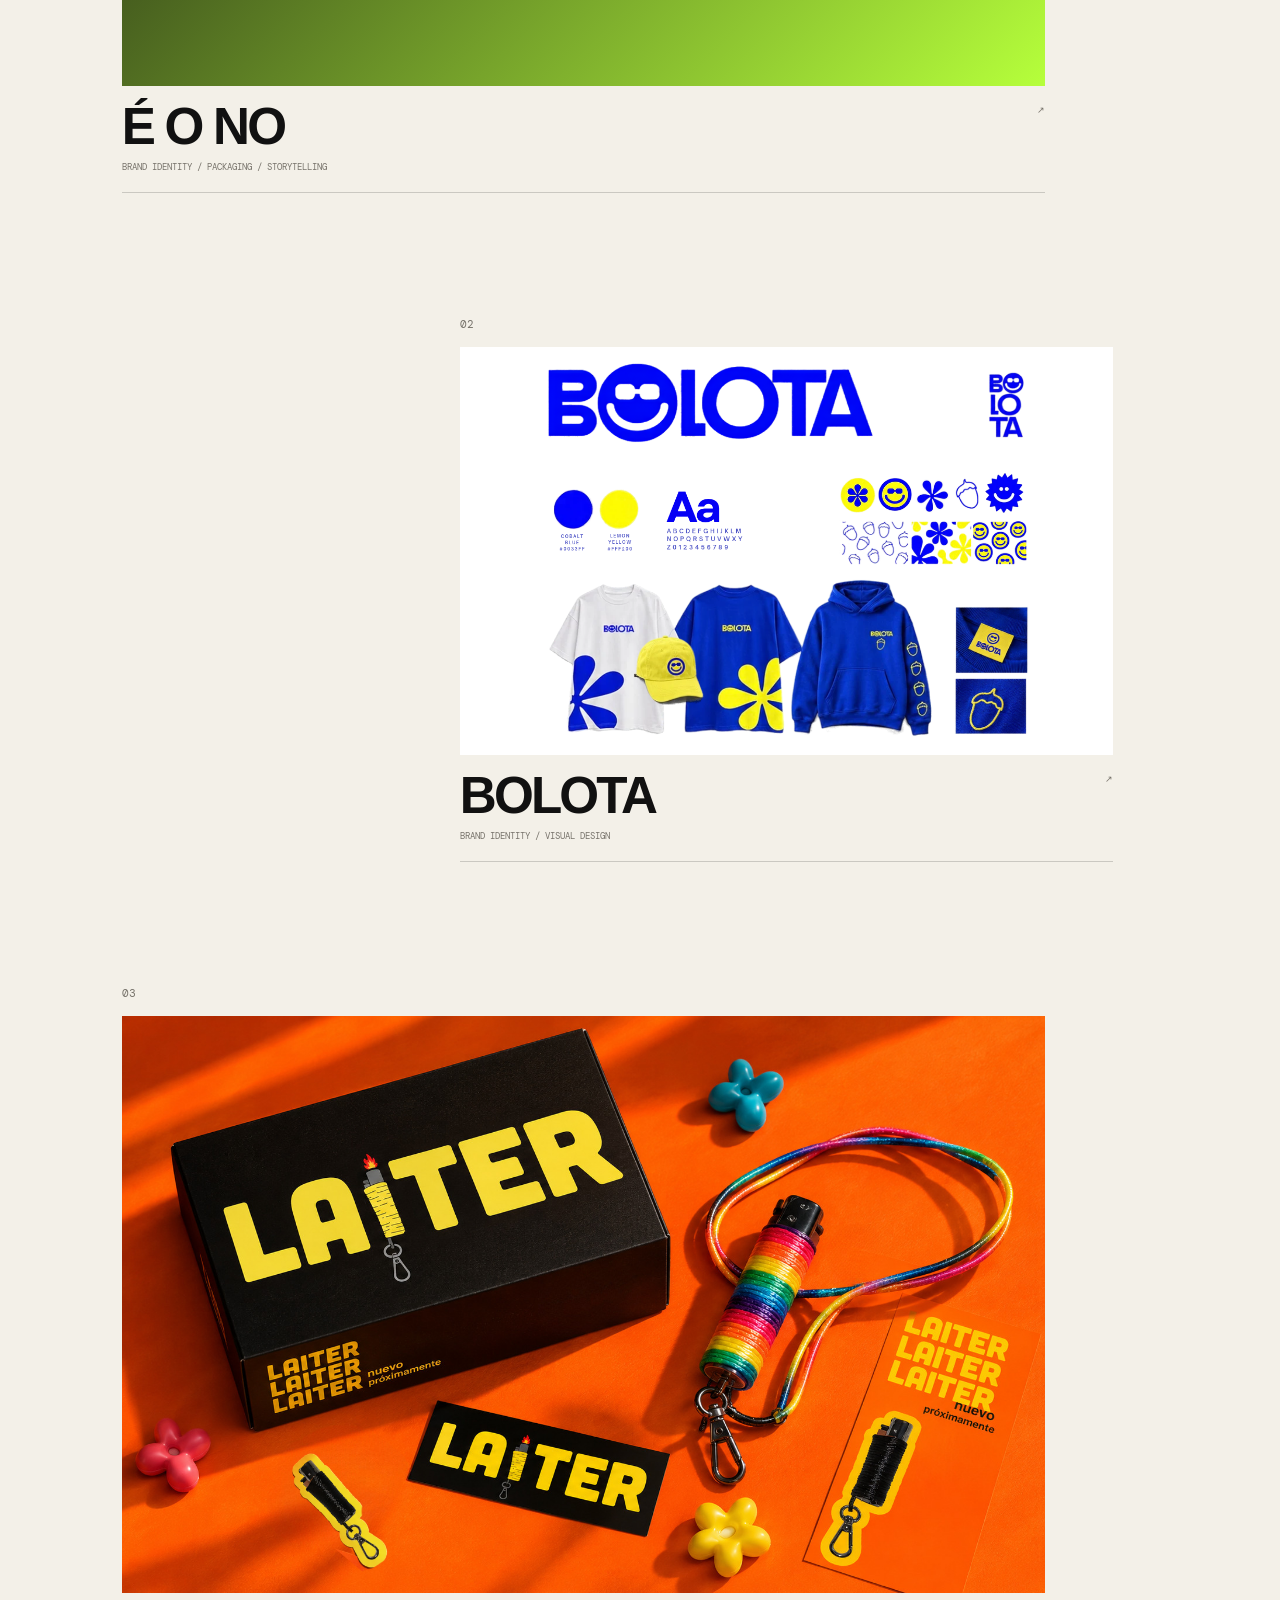
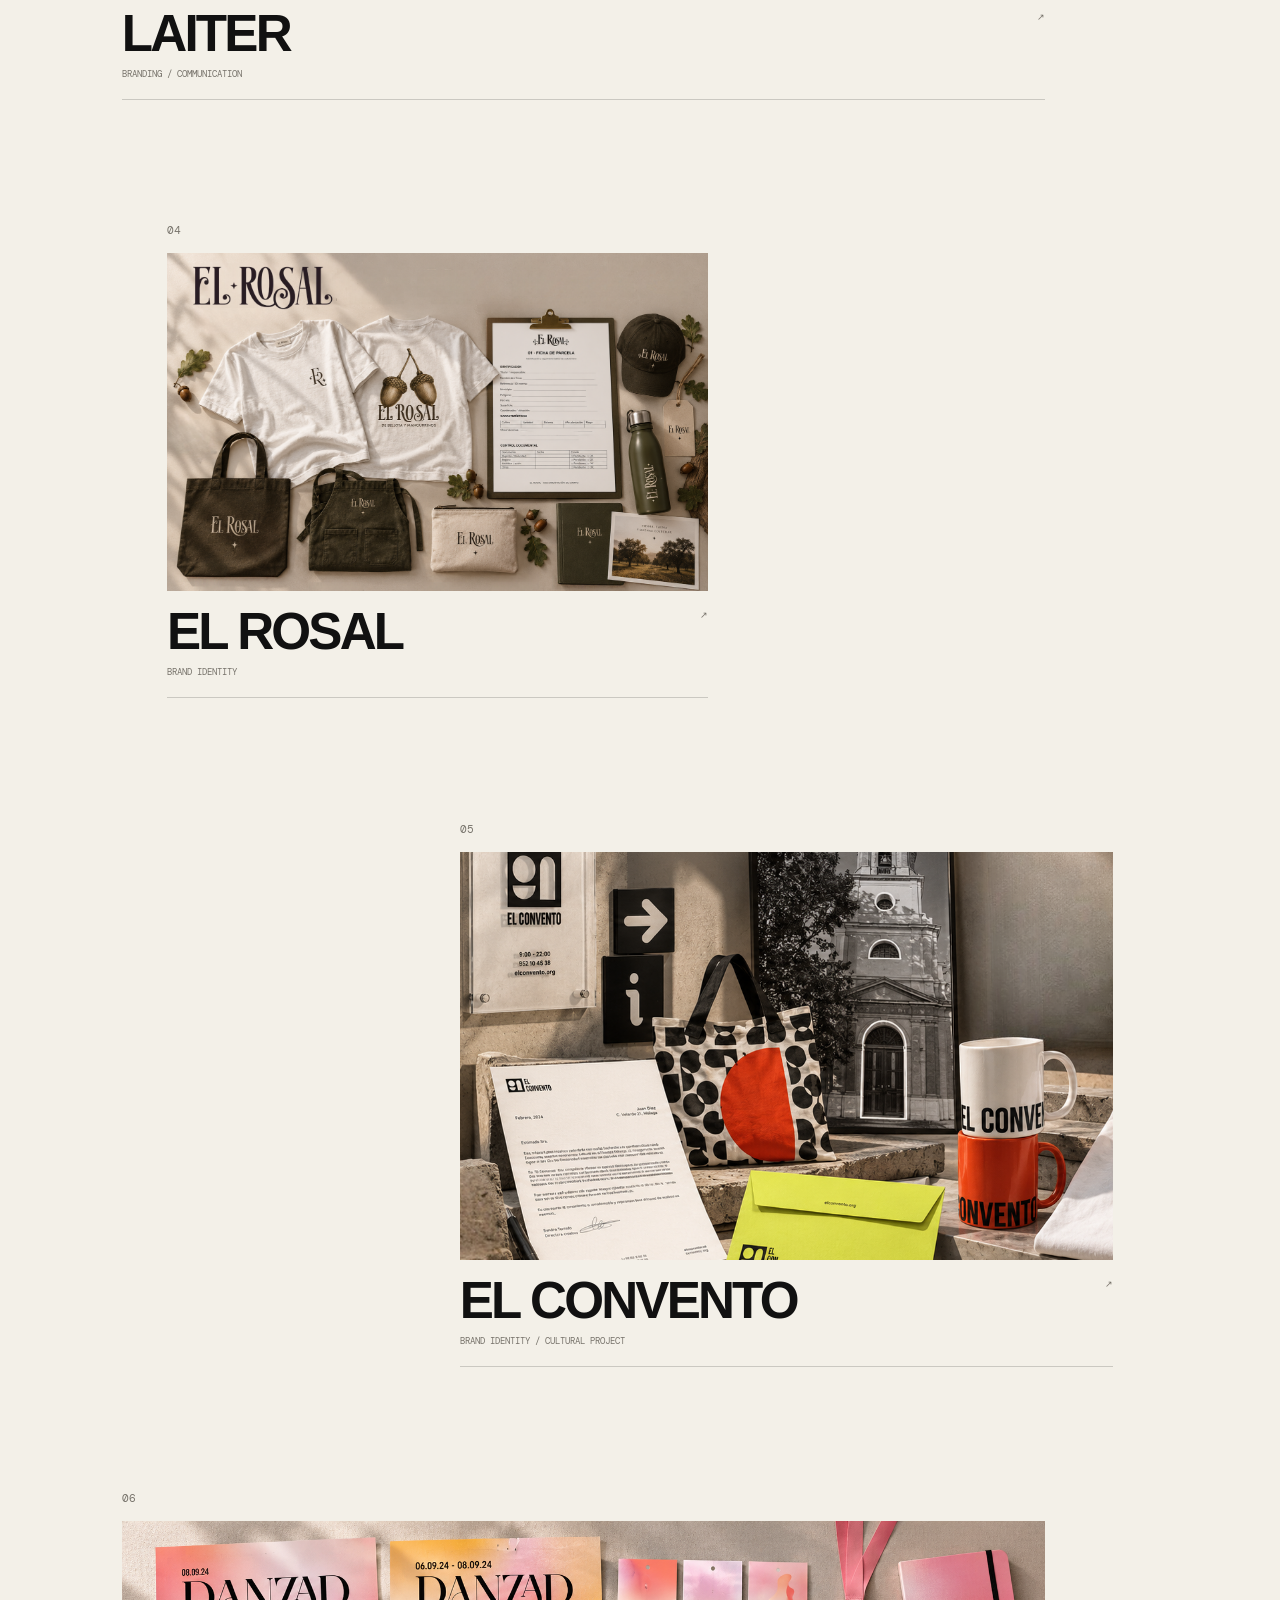
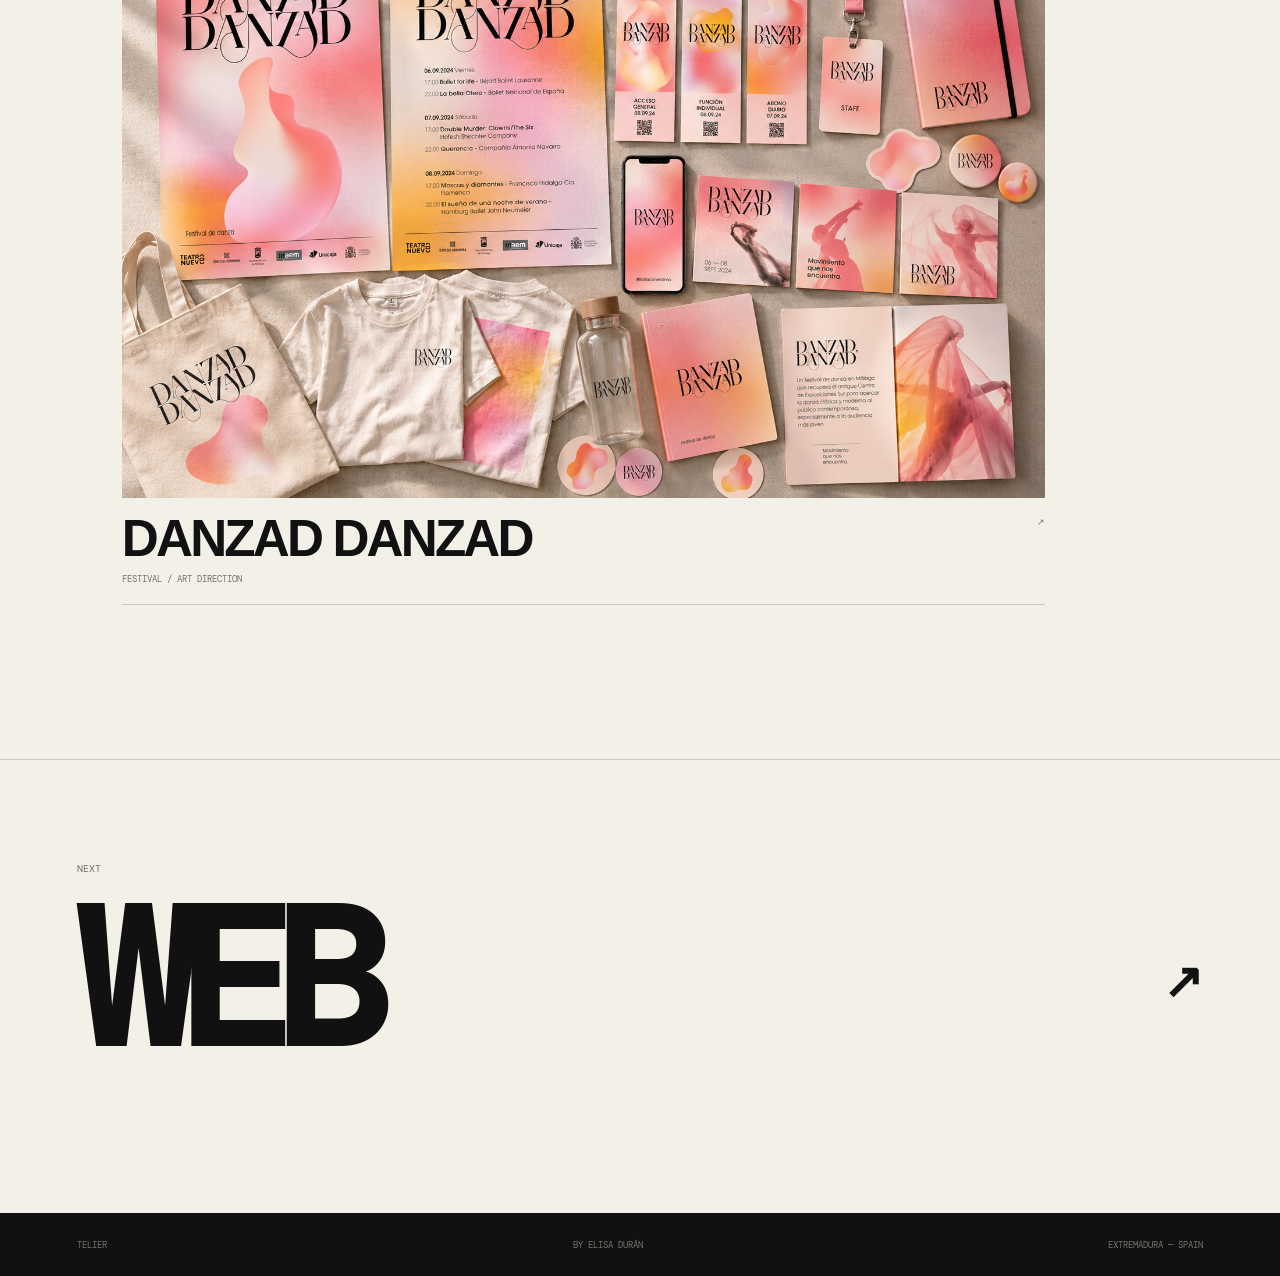
==== commit 9a9fed74: "Update branding.html" ====
--- a/branding.html
+++ b/branding.html
@@ -115,7 +115,7 @@
        <div class="category-project-image project-eono">
 
   <img
-    src="É%20O%20NO%20FOTO.png"
+    src="eono.png"
     alt="É O NO"
     class="category-project-media"
   >
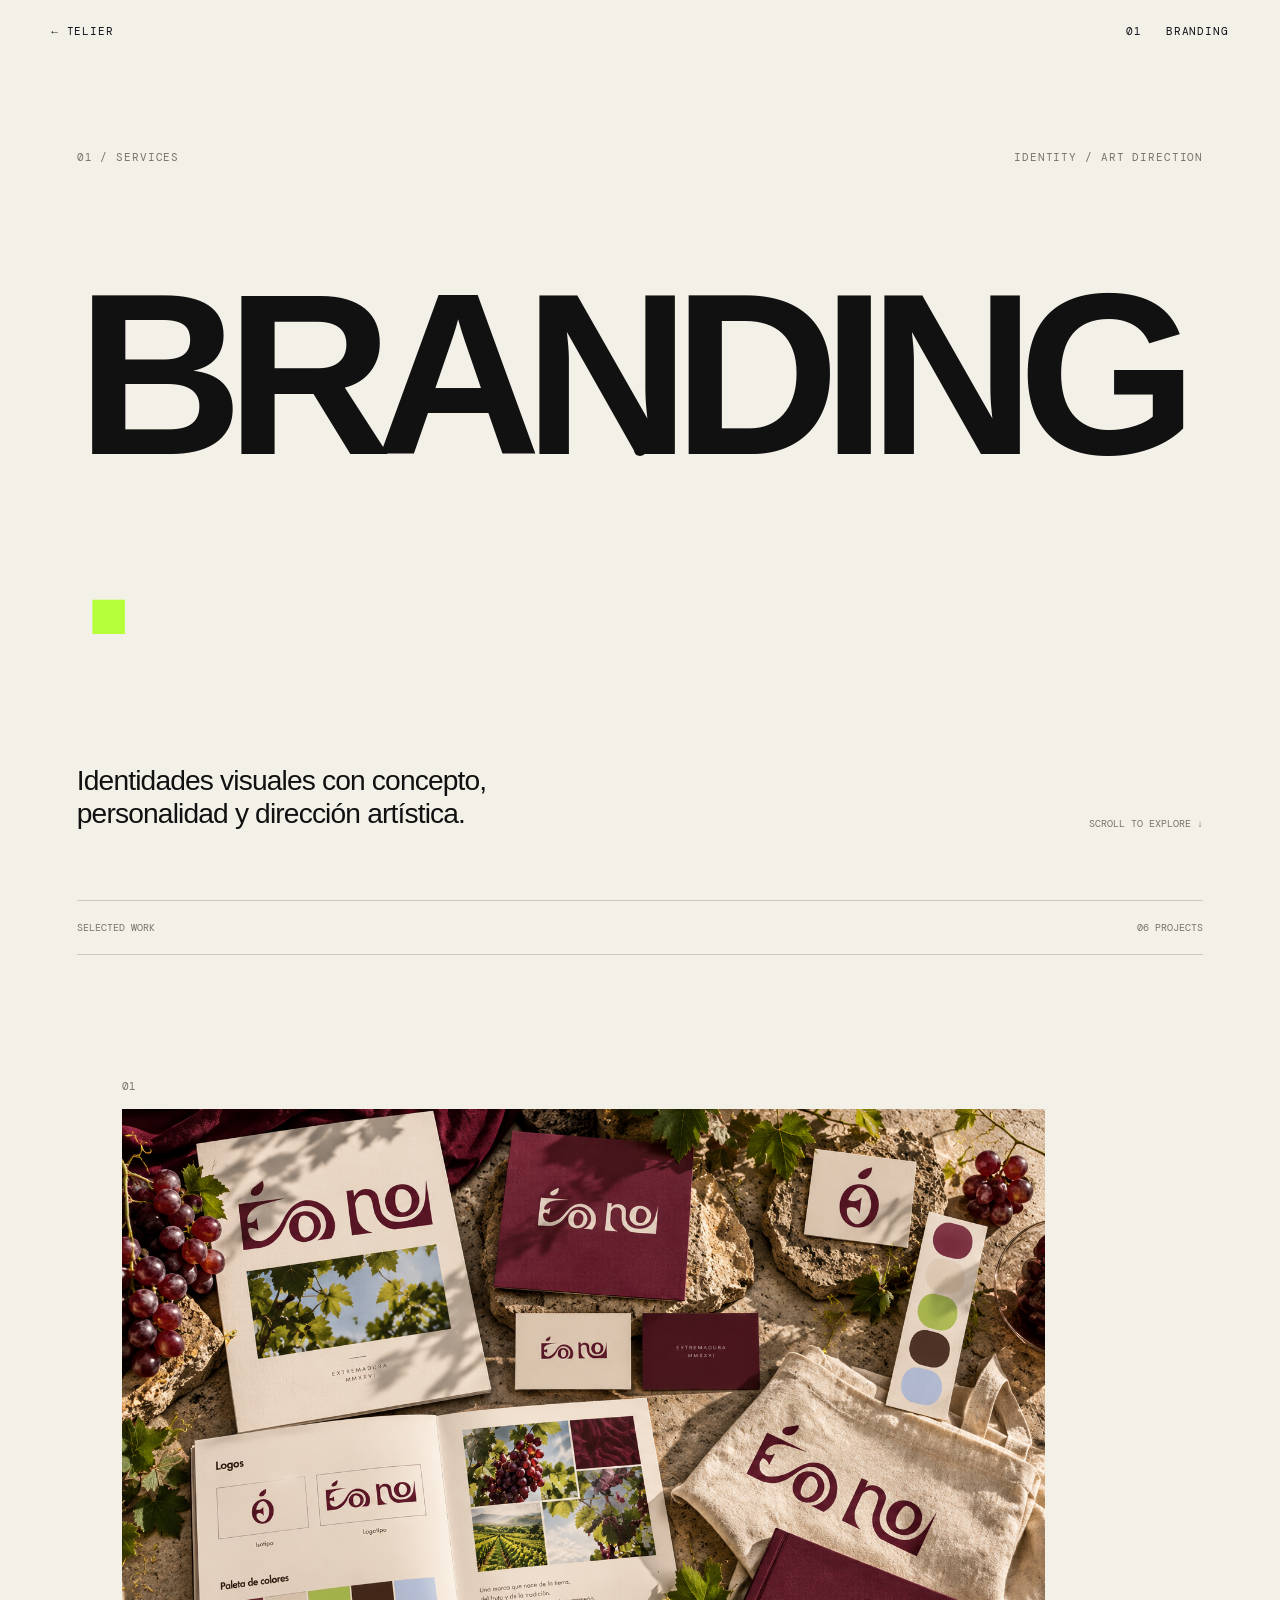
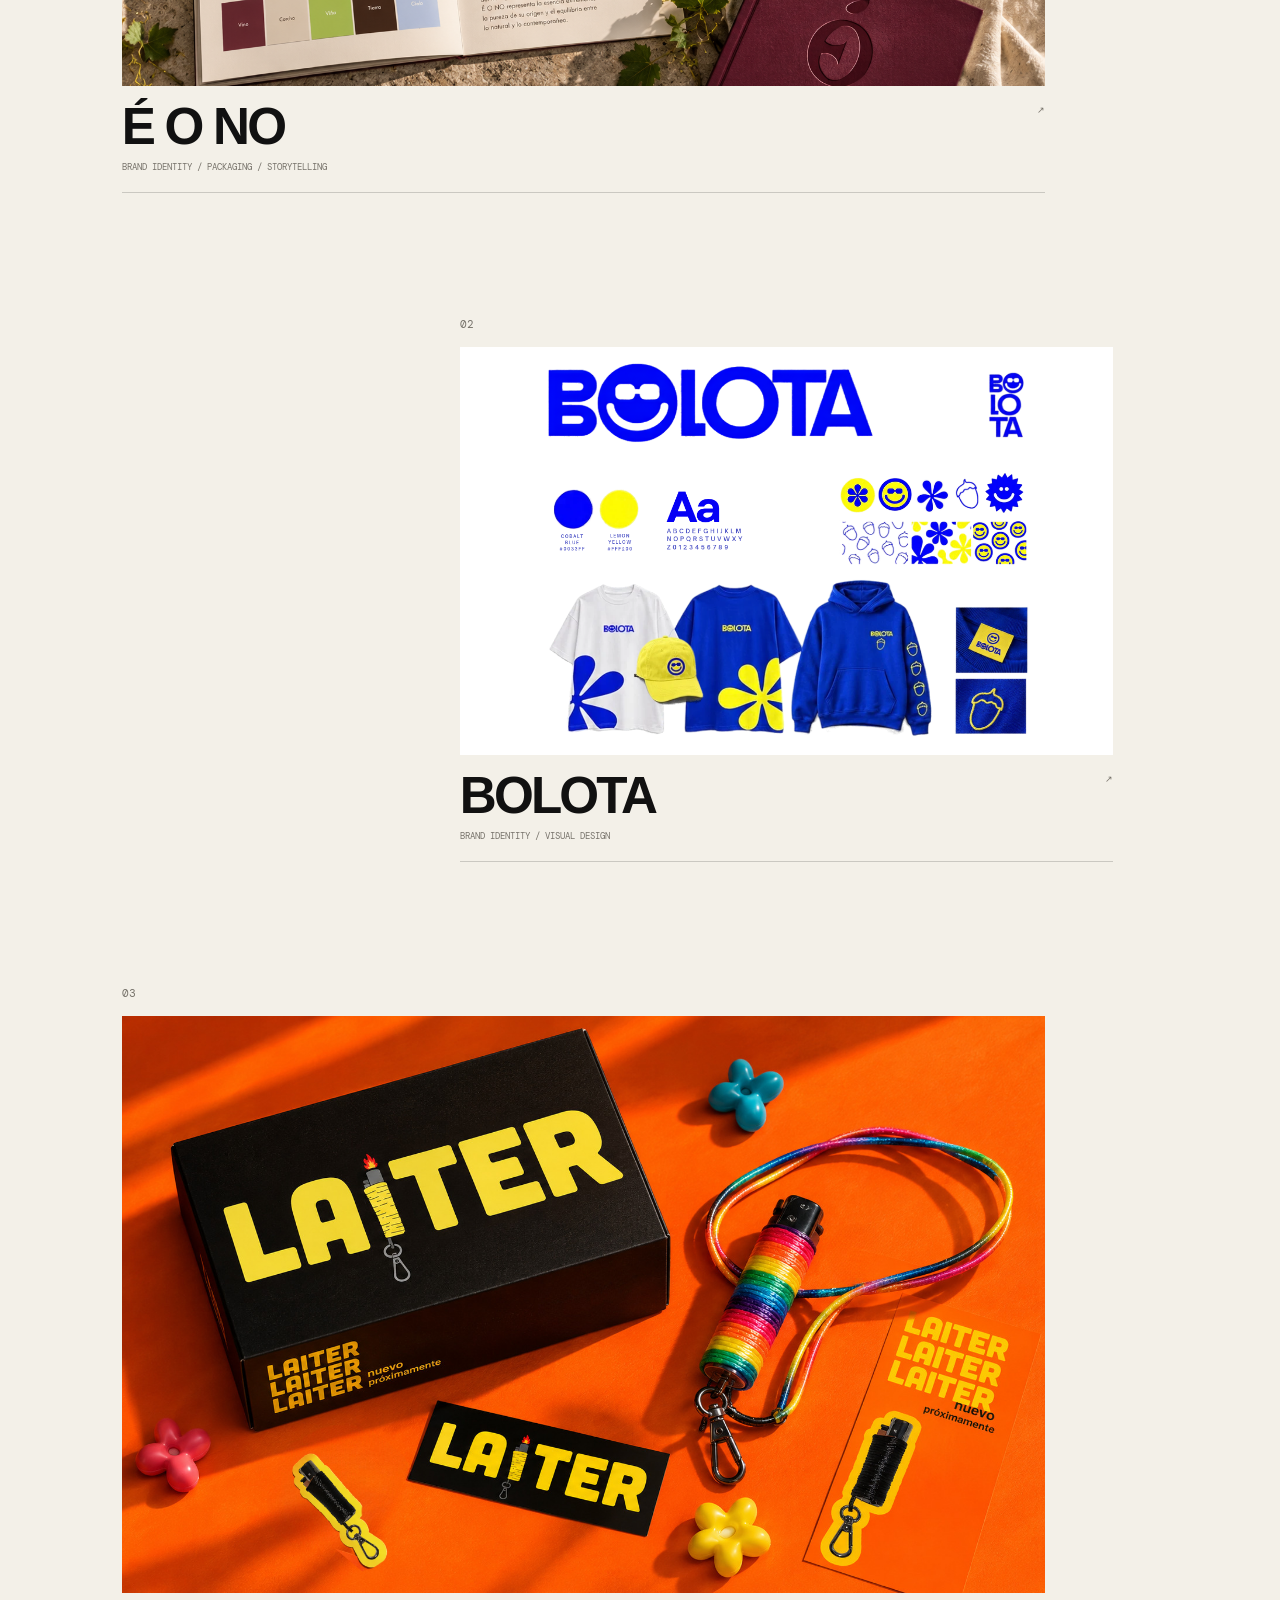
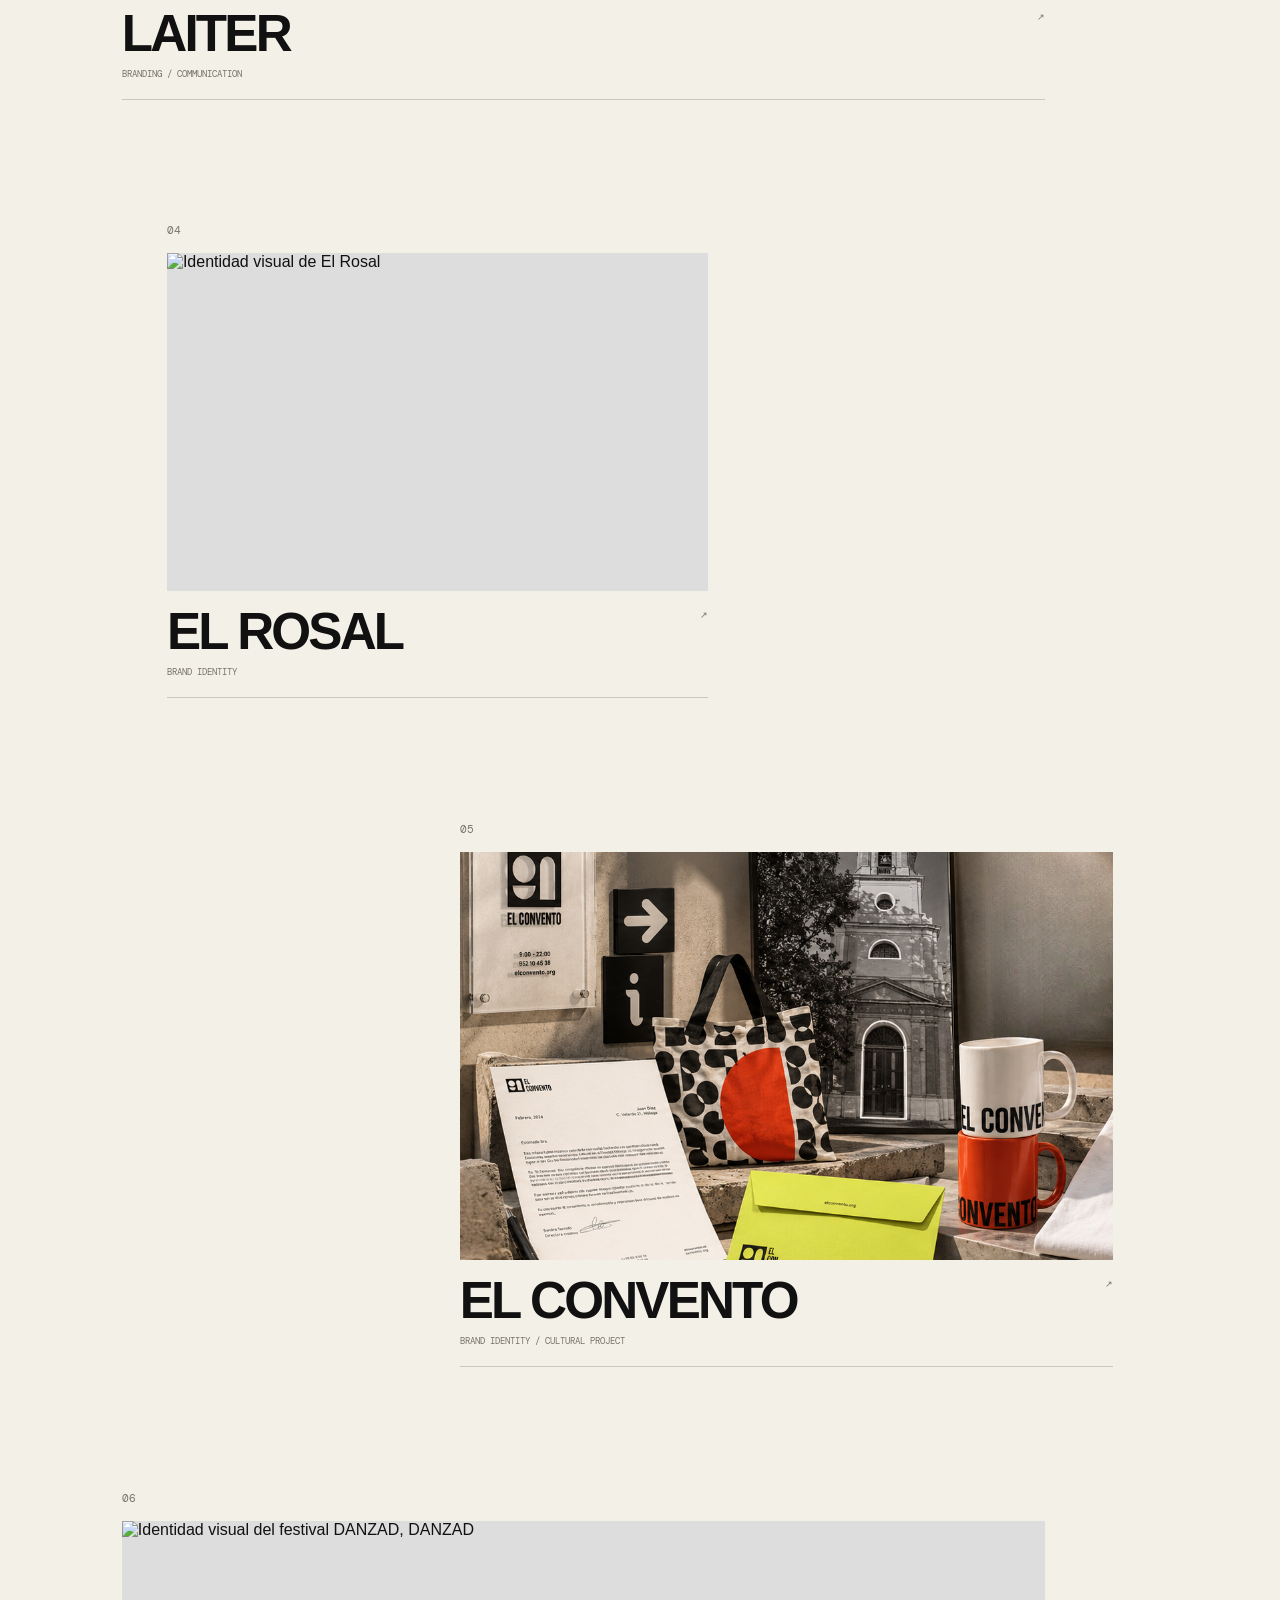
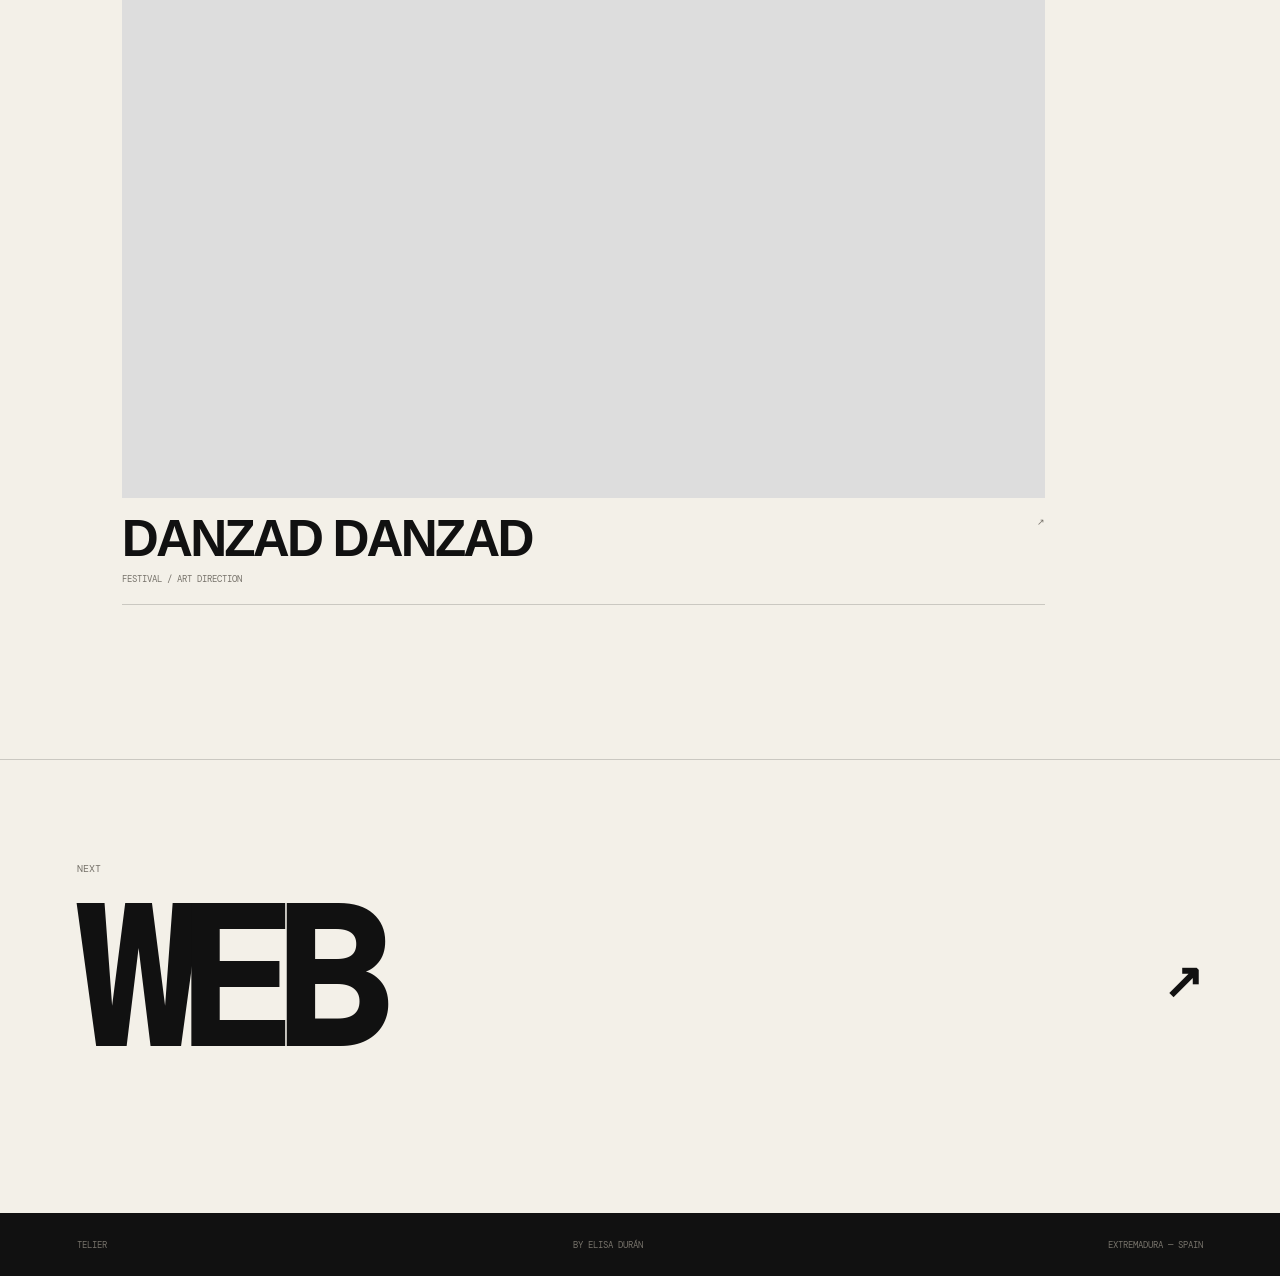
==== commit 669eaa4e: "Update branding.html" ====
--- a/branding.html
+++ b/branding.html
@@ -243,7 +243,7 @@
 
         
 <div class="category-project-image">
-  <img src="el-rosal.png" alt="Identidad visual de El Rosal" class="category-project-media">
+  <img src="elrosal3.png" alt="Identidad visual de El Rosal" class="category-project-media">
 </div>
 
 
@@ -322,7 +322,7 @@
 
         
 <div class="category-project-image">
-  <img src="danzad-danzad.png" alt="Identidad visual del festival DANZAD, DANZAD" class="category-project-media">
+  <img src="danzad3.png" alt="Identidad visual del festival DANZAD, DANZAD" class="category-project-media">
 </div>
 
 
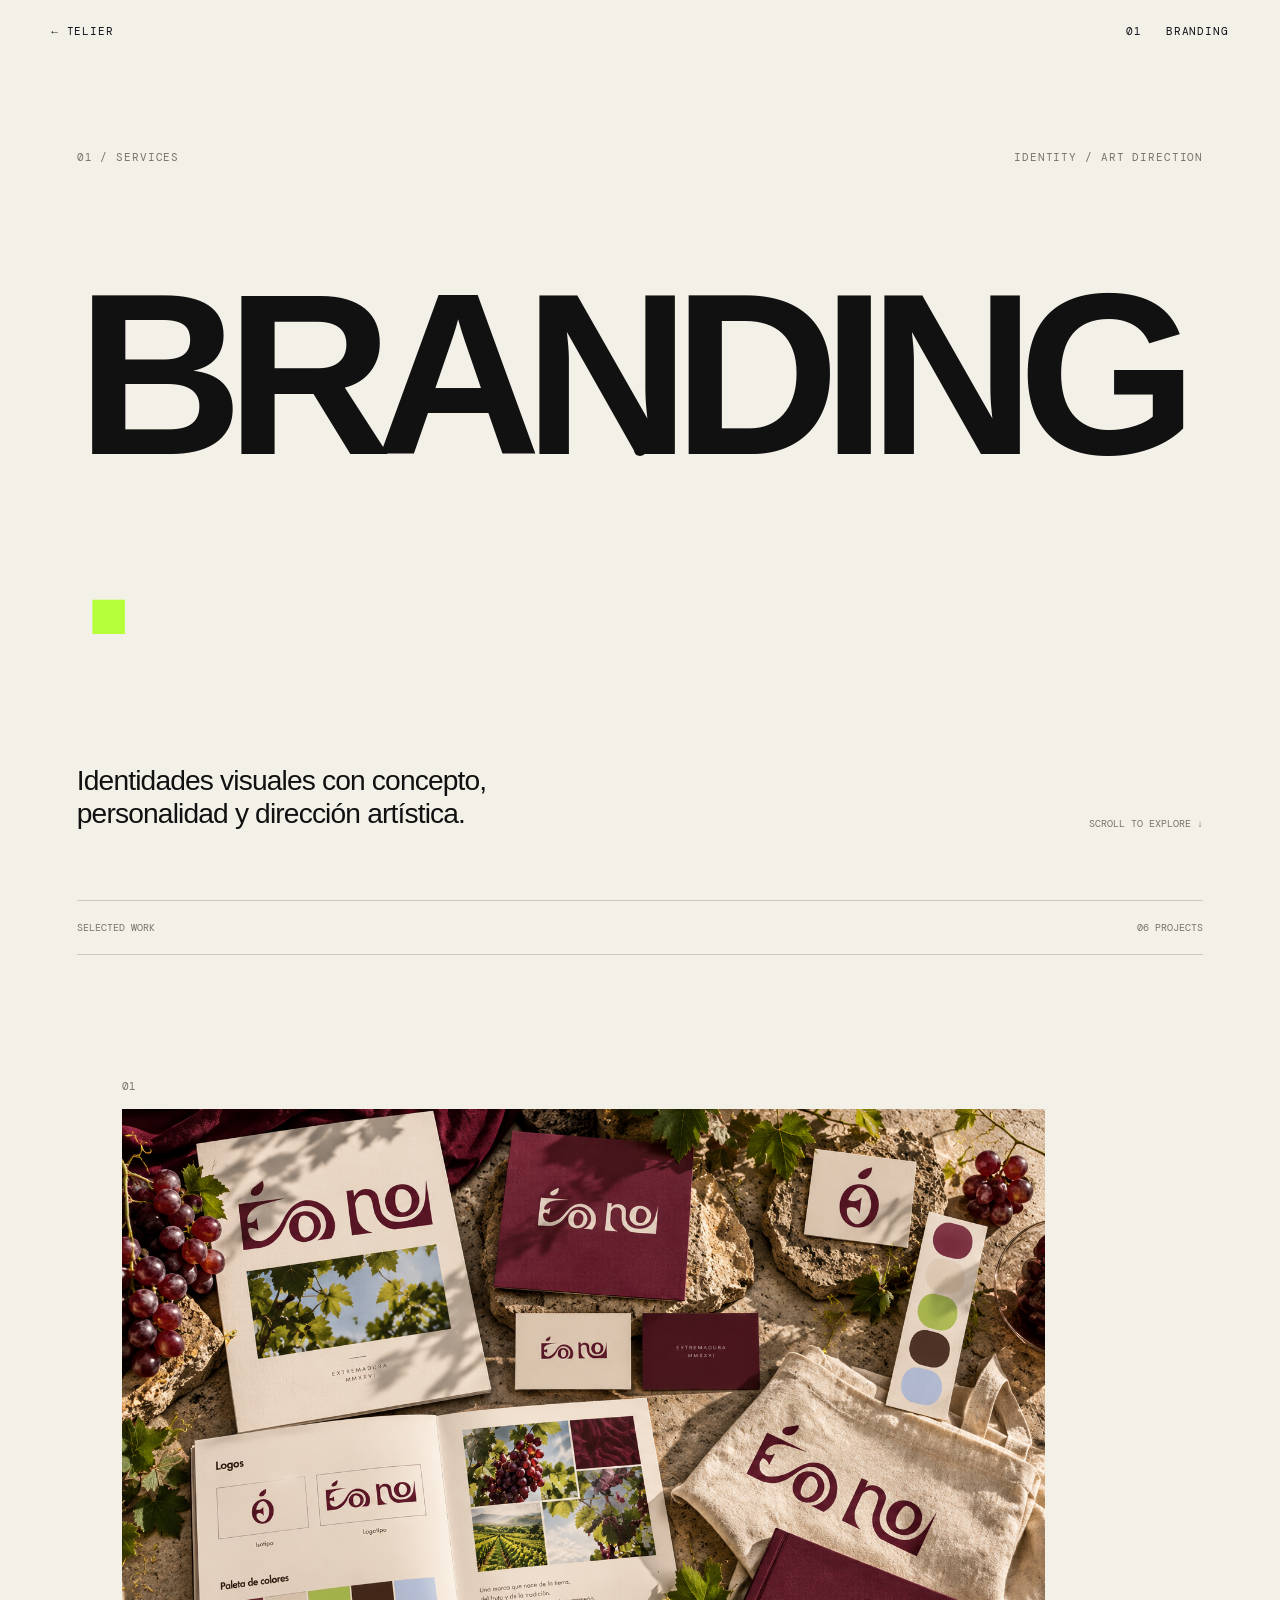
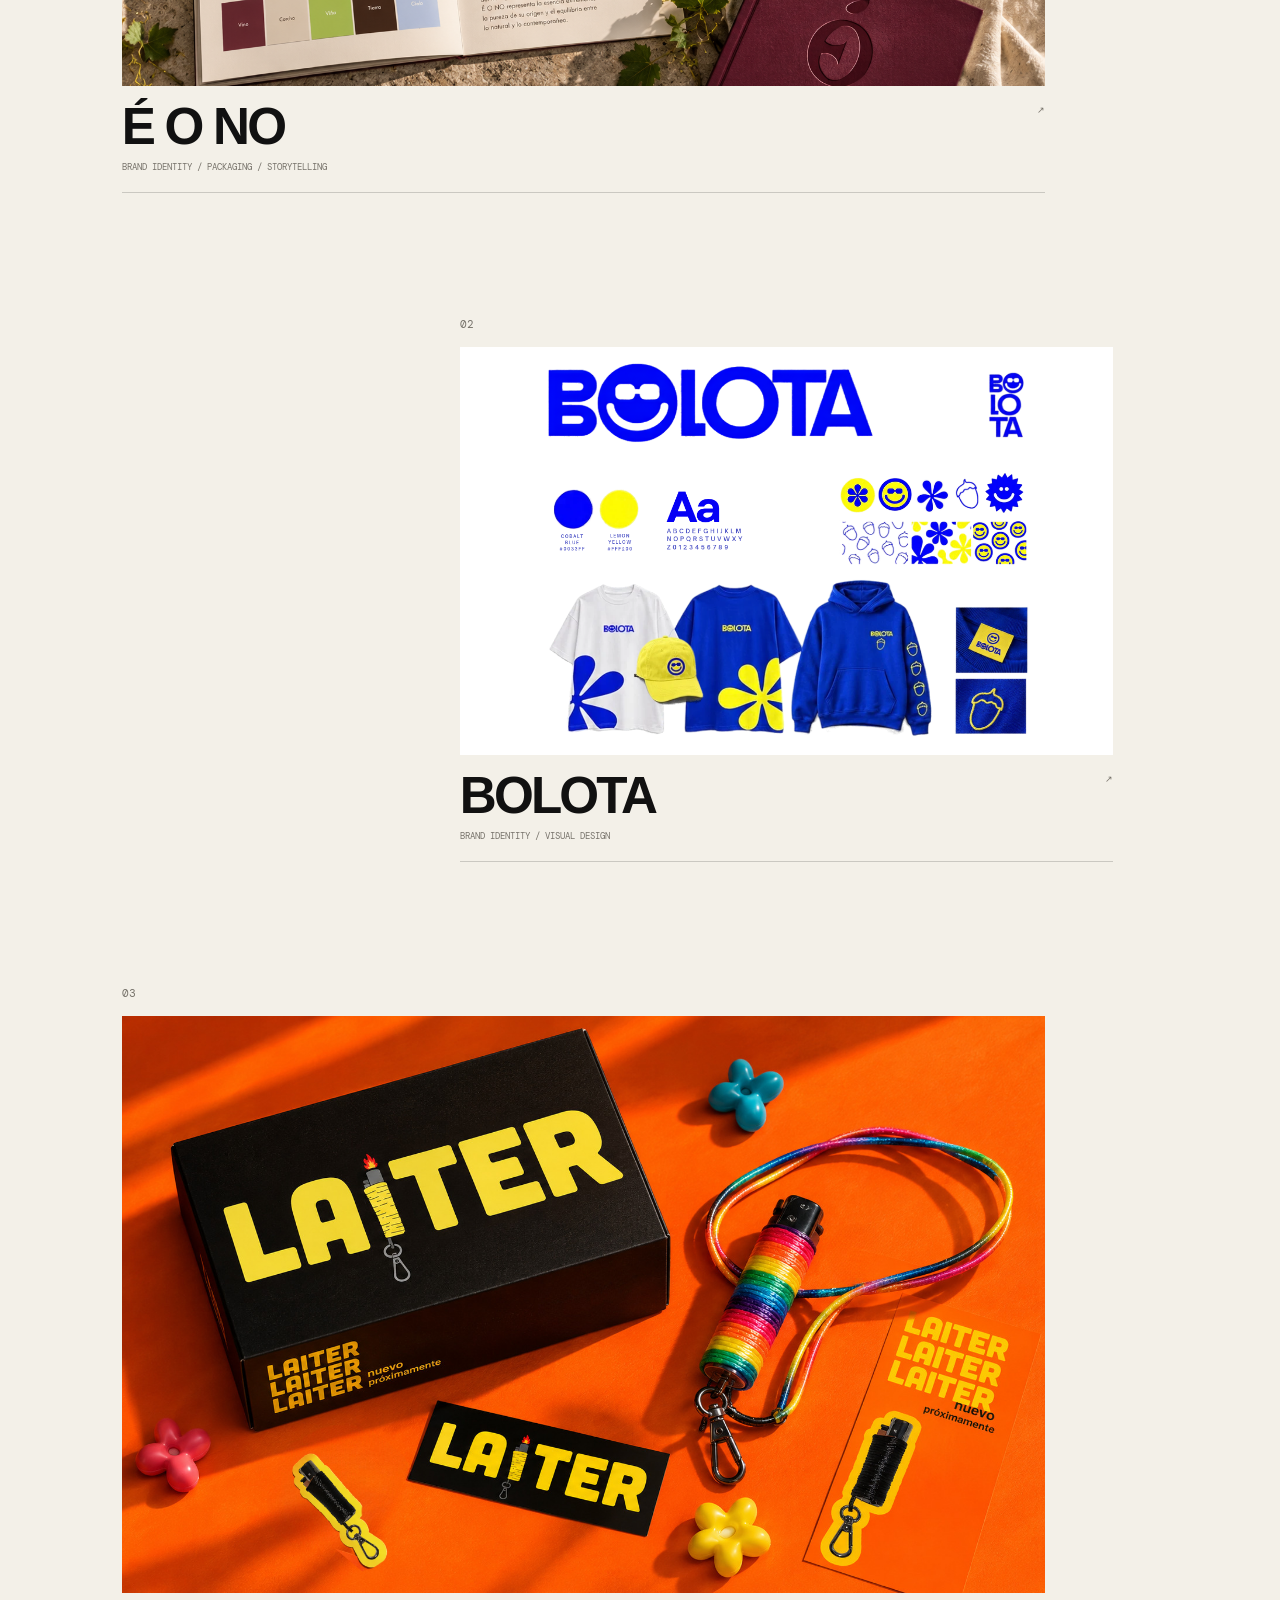
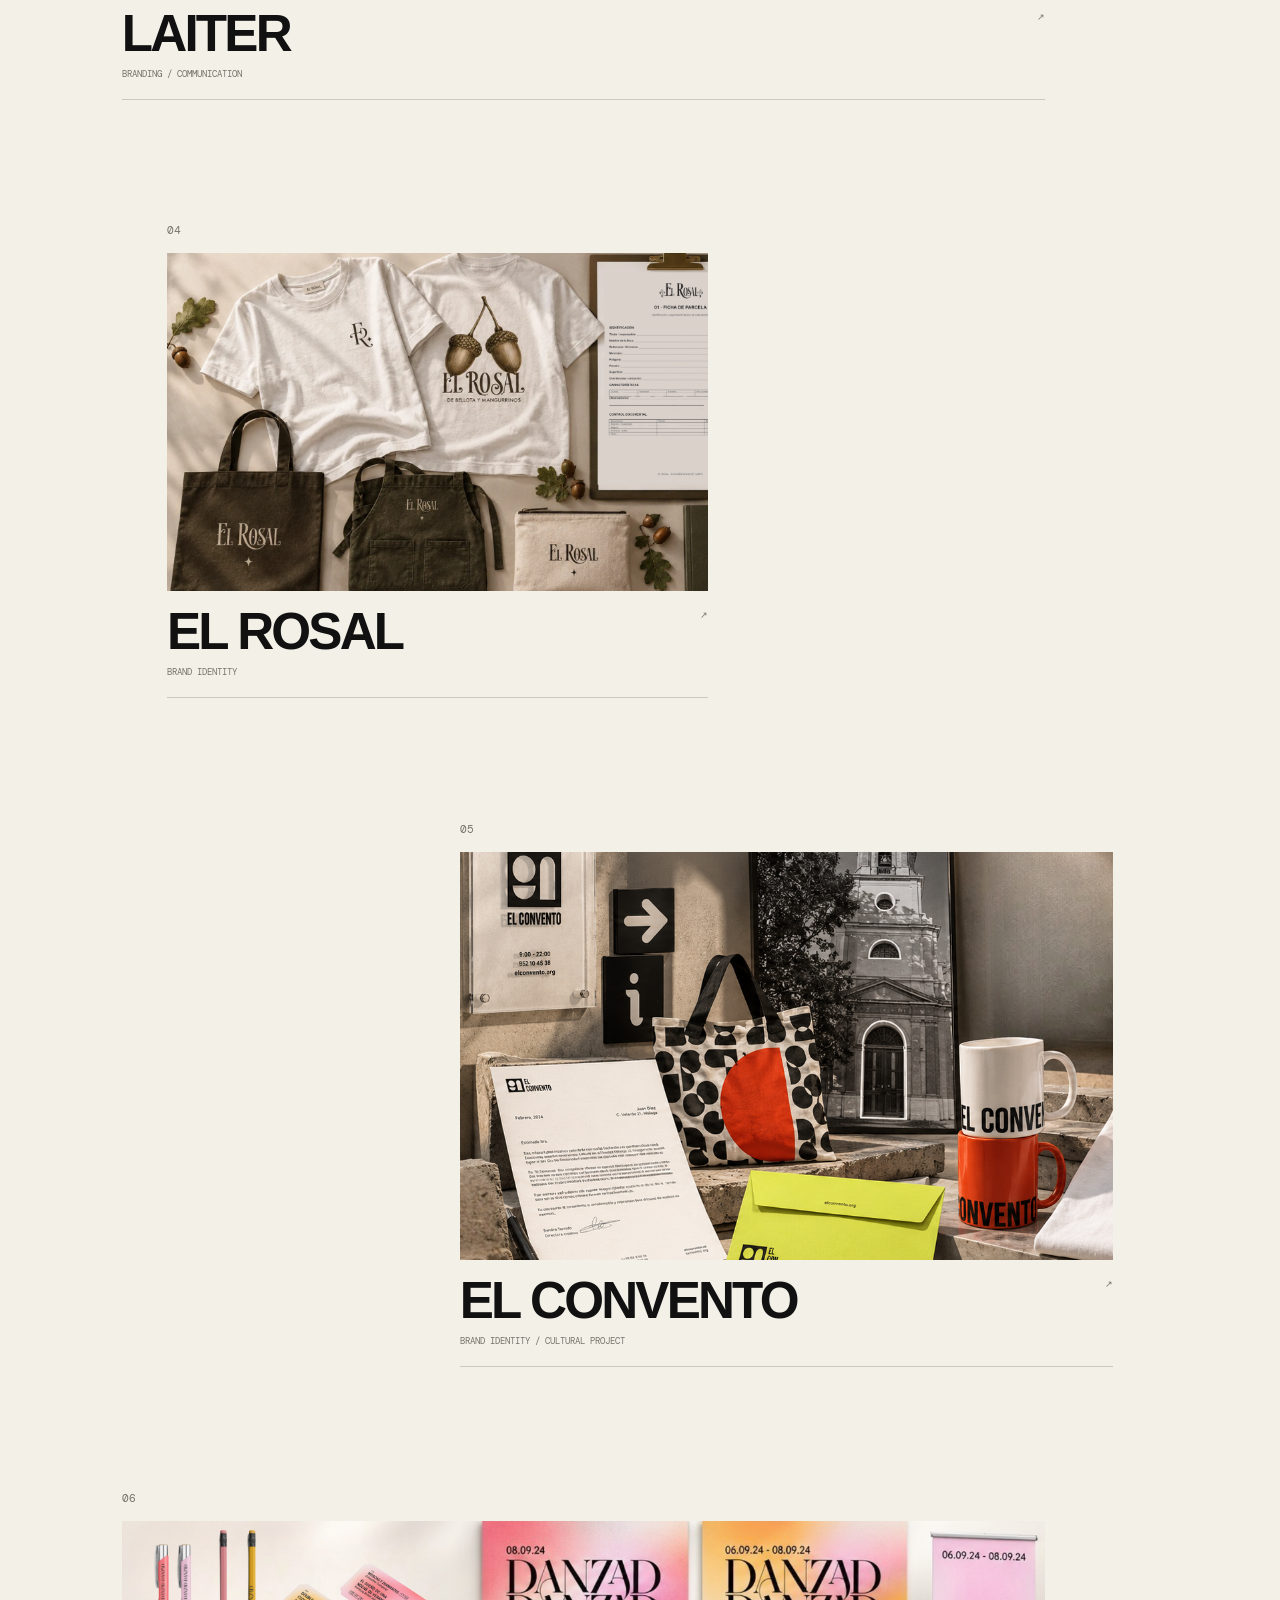
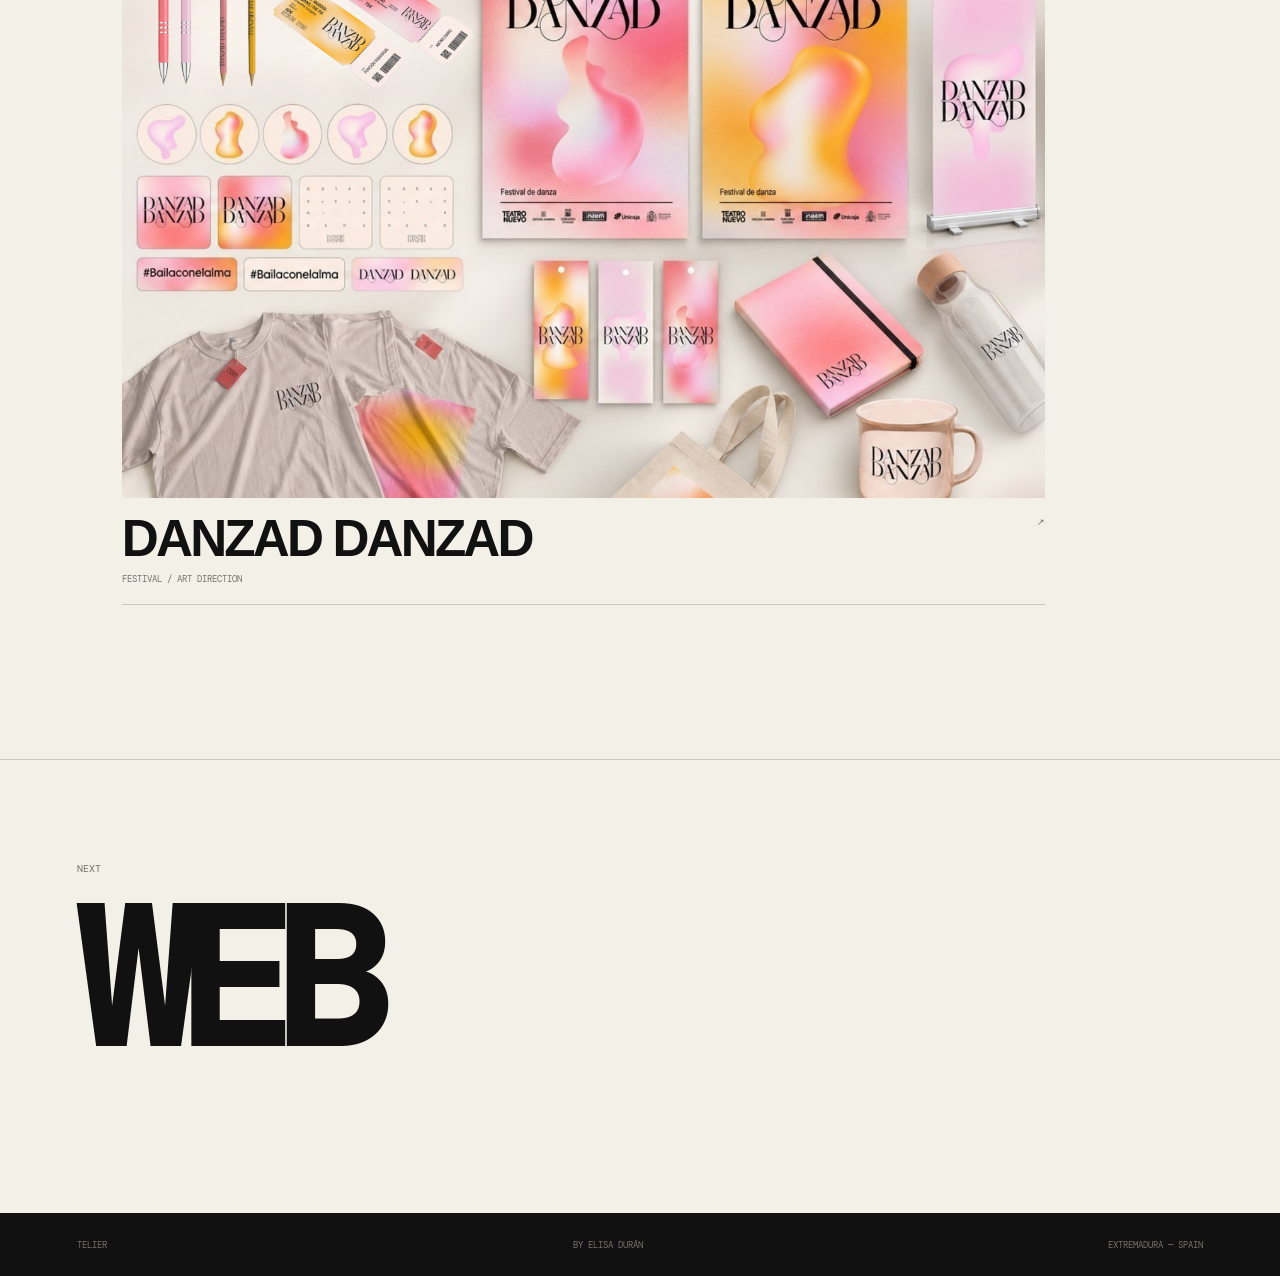
==== commit e5d11445: "Update branding.html" ====
--- a/branding.html
+++ b/branding.html
@@ -354,19 +354,14 @@
 
     <!-- NEXT CATEGORY -->
 
-    <section class="category-next">
-
-      <span>NEXT</span>
-
-      <a href="web.html">
-
-        WEB
-
-        <span>↗</span>
-
-      </a>
-
-    </section>
+<section class="category-next">
+  <span>NEXT</span>
+
+  <a href="web.html">
+    WEB
+    <span class="category-next-arrow" aria-hidden="true"></span>
+  </a>
+</section>
 
 
   </main>
--- a/css/style.css
+++ b/css/style.css
@@ -1659,3 +1659,182 @@
   }
 
 }
+
+
+
+/* SERVEO — PDF INTEGRADO */
+
+.project-serveo {
+  width: 100%;
+  overflow: hidden;
+}
+
+.serveo-pdf-preview {
+  position: relative;
+  width: 100%;
+  height: clamp(480px, 65vw, 850px);
+  overflow: hidden;
+  background: #F3F0E8;
+}
+
+.serveo-pdf-preview iframe {
+  display: block;
+  width: 100%;
+  height: 100%;
+  border: 0;
+  background: #F3F0E8;
+}
+
+@media (max-width: 700px) {
+  .serveo-pdf-preview {
+    height: 420px;
+  }
+
+  .serveo-pdf-preview iframe {
+    width: 100%;
+    max-width: 100%;
+  }
+}
+
+/* ANIMALS — WEB PREVIEW */
+
+.animals-preview-link {
+  display: block;
+  position: relative;
+  width: 100%;
+  height: 100%;
+  min-height: 320px;
+  overflow: hidden;
+}
+
+.animals-preview-link iframe {
+  display: block;
+  width: 100%;
+  height: 100%;
+  min-height: 320px;
+  border: 0;
+  pointer-events: none;
+}
+
+@media (max-width: 700px) {
+  .animals-preview-link,
+  .animals-preview-link iframe {
+    min-height: 260px;
+  }
+}
+
+/* SERVEO — CAROUSEL */
+
+.serveo-carousel {
+  position: relative;
+  width: 100%;
+  aspect-ratio: 16 / 10;
+  overflow: hidden;
+  background: #e8e5dd;
+}
+
+.serveo-carousel-track {
+  display: flex;
+  width: 100%;
+  height: 100%;
+  overflow-x: auto;
+  overflow-y: hidden;
+  scroll-snap-type: x mandatory;
+  scroll-behavior: smooth;
+  scrollbar-width: none;
+}
+
+.serveo-carousel-track::-webkit-scrollbar {
+  display: none;
+}
+
+.serveo-carousel-track img {
+  flex: 0 0 100%;
+  width: 100%;
+  height: 100%;
+  object-fit: contain;
+  scroll-snap-align: start;
+}
+
+.serveo-carousel-btn {
+  position: absolute;
+  top: 50%;
+  transform: translateY(-50%);
+  z-index: 3;
+  width: 44px;
+  height: 44px;
+  border: 0;
+  border-radius: 50%;
+  background: #F3F0E8;
+  color: #111;
+  font-size: 22px;
+  cursor: pointer;
+}
+
+.serveo-prev {
+  left: 16px;
+}
+
+.serveo-next {
+  right: 16px;
+}
+
+.serveo-carousel-counter {
+  position: absolute;
+  bottom: 16px;
+  right: 16px;
+  z-index: 3;
+  display: flex;
+  gap: 5px;
+  padding: 8px 12px;
+  background: #F3F0E8;
+  color: #111;
+  font-size: 12px;
+  font-family: monospace;
+}
+
+@media (max-width: 700px) {
+  .serveo-carousel {
+    aspect-ratio: 4 / 5;
+  }
+
+  .serveo-carousel-btn {
+    width: 38px;
+    height: 38px;
+  }
+
+  .serveo-prev {
+    left: 10px;
+  }
+
+  .serveo-next {
+    right: 10px;
+  }
+}
+
+
+/* SERVEO — CARRUSEL */
+
+.serveo-carousel {
+  position: relative;
+  overflow: hidden;
+  background: #262626;
+  aspect-ratio: 16 / 9;
+}
+
+.serveo-carousel .serveo-carousel-track {
+  display: flex;
+  width: 100%;
+  height: 100%;
+  transition: transform 0.45s ease;
+}
+
+.serveo-carousel .serveo-carousel-track img {
+  display: block;
+  flex: 0 0 100%;
+  min-width: 100%;
+  width: 100%;
+  height: 100%;
+  object-fit: contain;
+  background: #262626;
+}
